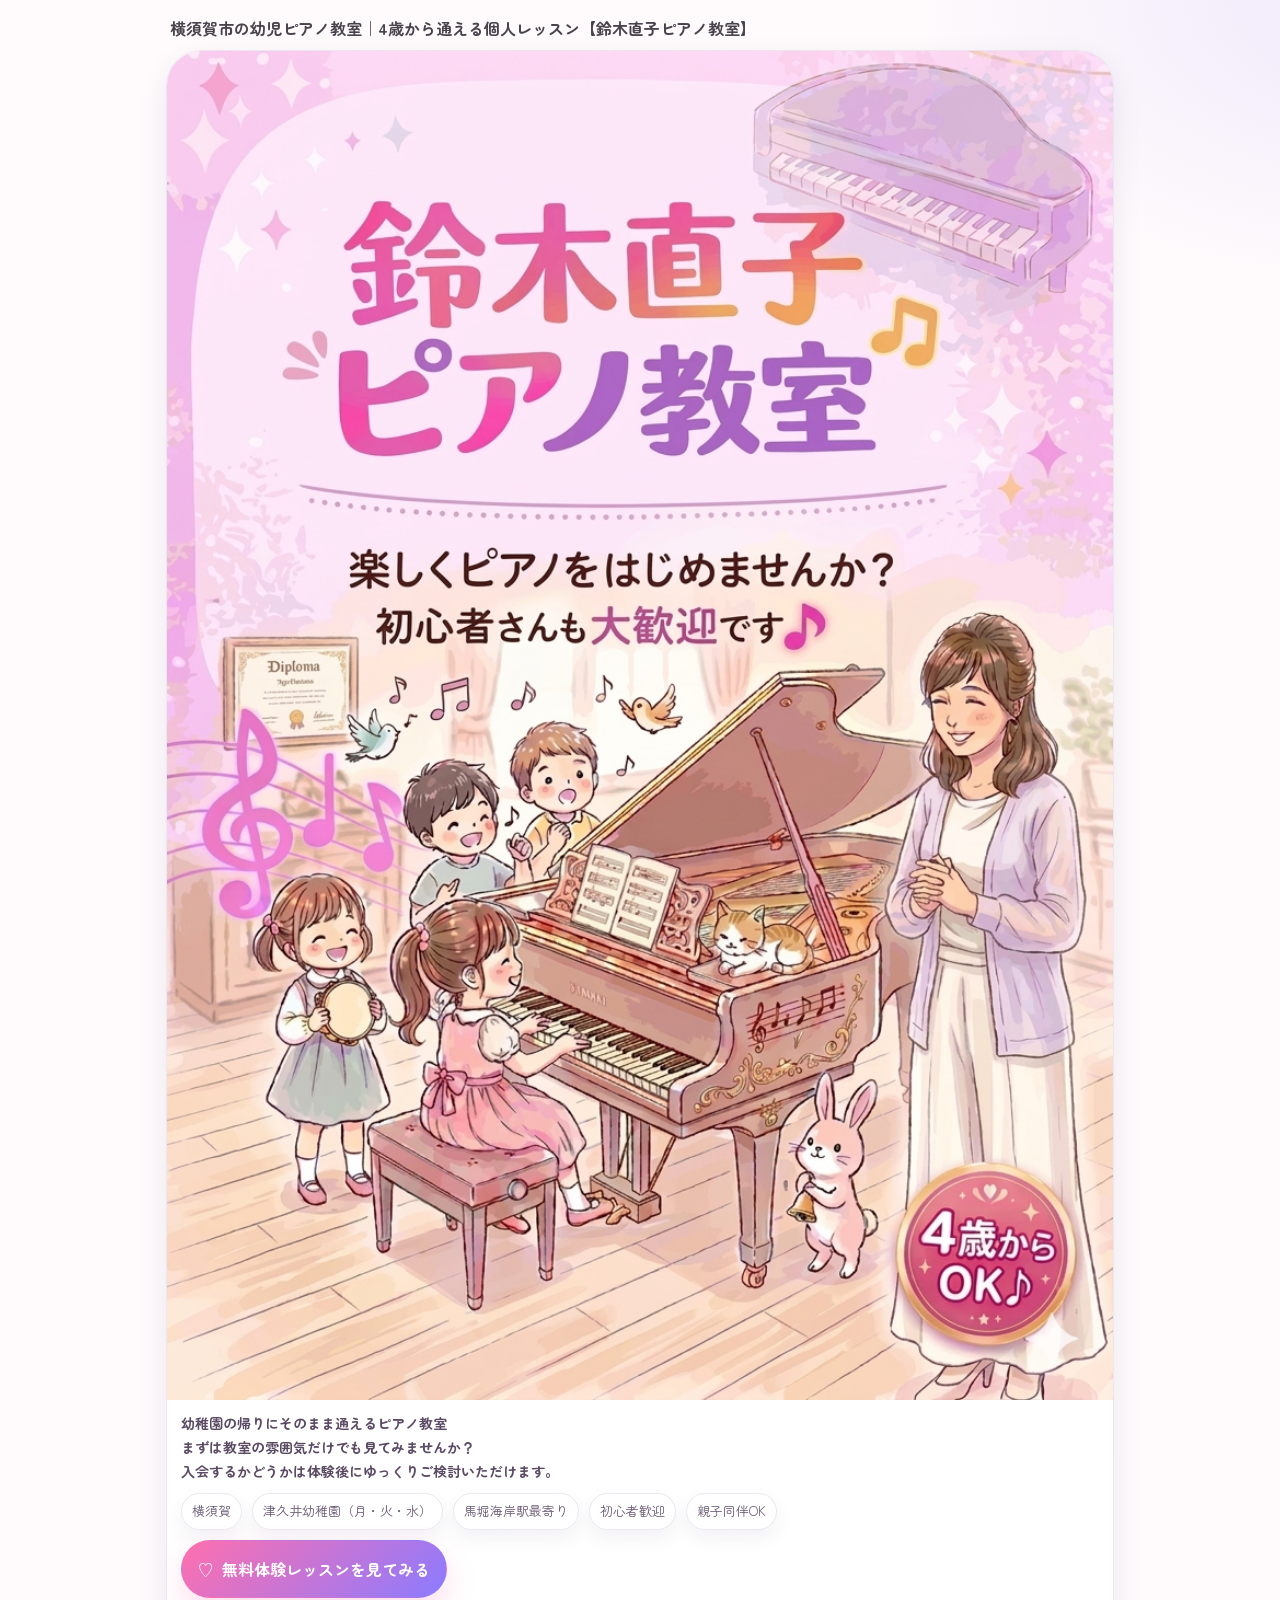
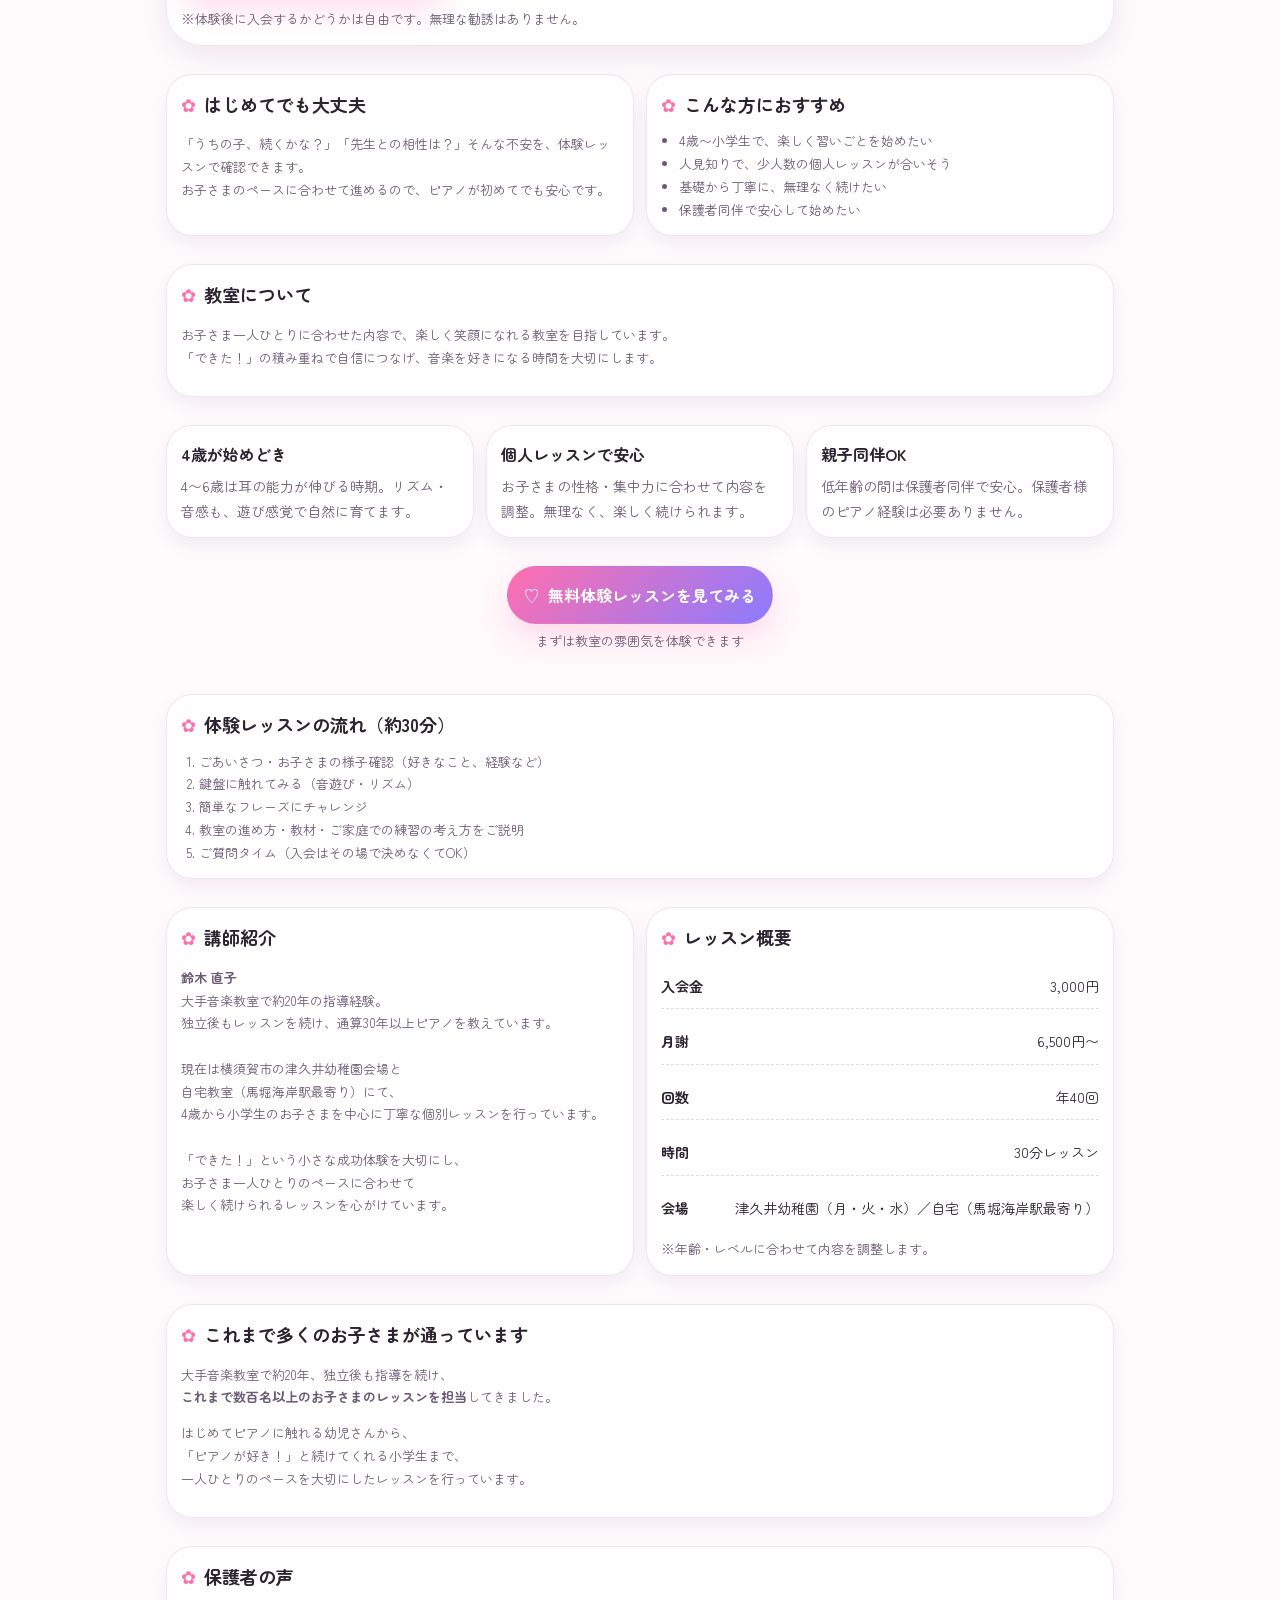
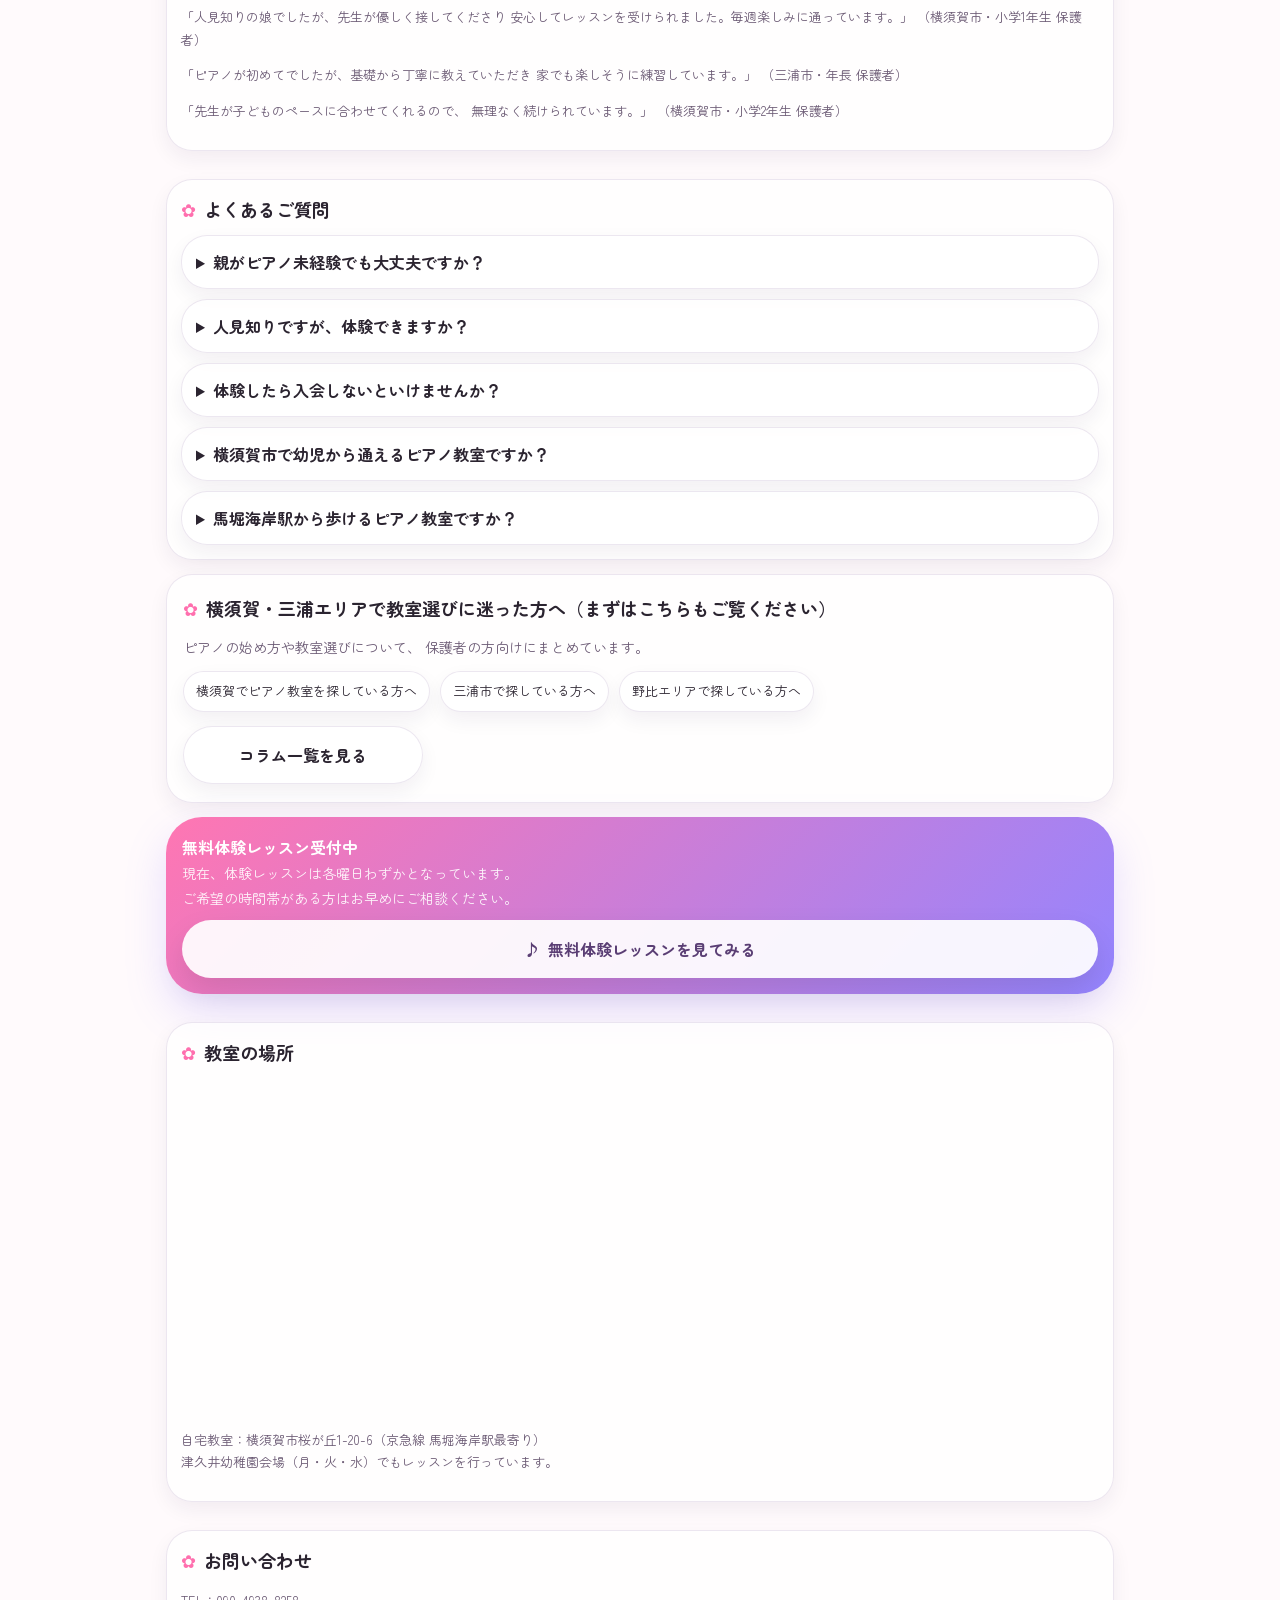
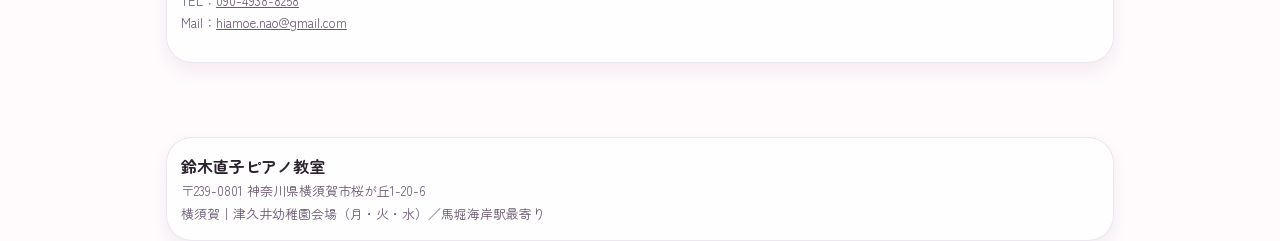
==== index.html @ 32fc78e2 "Add files via upload" ====
<!doctype html>
<html lang="ja">
<head>
<!-- Google Tag Manager -->
<script>
(function(w,d,s,l,i){w[l]=w[l]||[];w[l].push({'gtm.start':
new Date().getTime(),event:'gtm.js'});var f=d.getElementsByTagName(s)[0],
j=d.createElement(s),dl=l!='dataLayer'?'&l='+l:'';j.async=true;j.src=
'https://www.googletagmanager.com/gtm.js?id='+i+dl;f.parentNode.insertBefore(j,f);
})(window,document,'script','dataLayer','GTM-52TPX89T');
</script>
<!-- End Google Tag Manager -->
<meta charset="utf-8">
<meta name="viewport" content="width=device-width, initial-scale=1">

<title>横須賀市のピアノ教室｜無料体験受付中｜4歳から通える鈴木直子ピアノ教室</title>
<meta name="description" content="横須賀市のピアノ教室｜鈴木直子ピアノ教室。4歳から通える個人ピアノレッスン。初心者歓迎・親子同伴OK。無料体験レッスン受付中。津久井幼稚園（月・火・水）／馬堀海岸駅最寄り。">
<link rel="canonical" href="https://crazy-nuts.github.io/suzuki-piano/">

<meta property="og:title" content="横須賀市のピアノ教室｜無料体験受付中｜4歳から通える鈴木直子ピアノ教室">
<meta property="og:description" content="4歳から通える個人レッスン。初心者歓迎・親子同伴OK。無料体験受付中。">
<meta property="og:type" content="website">
<meta property="og:url" content="https://crazy-nuts.github.io/suzuki-piano/">
<meta property="og:image" content="https://crazy-nuts.github.io/suzuki-piano/assets/image_main.png">
<meta property="og:image:width" content="1200">
<meta property="og:image:height" content="630">

<meta name="twitter:card" content="summary_large_image">
<meta name="twitter:title" content="横須賀市のピアノ教室｜無料体験受付中｜4歳から通える鈴木直子ピアノ教室">
<meta name="twitter:description" content="4歳から通える個人レッスン。初心者歓迎・親子同伴OK。無料体験受付中。">
<meta name="twitter:image" content="https://crazy-nuts.github.io/suzuki-piano/assets/image_main.png">

<link rel="preconnect" href="https://fonts.googleapis.com">
<link rel="preconnect" href="https://fonts.gstatic.com" crossorigin>
<link href="https://fonts.googleapis.com/css2?family=Zen+Maru+Gothic:wght@400;500;700&display=swap" rel="stylesheet">

<style>
:root{
  --bg:#fffafc;
  --text:#2b2430;
  --muted:#6b5a74;
  --border: rgba(122, 84, 150, .14);
  --shadow: 0 10px 30px rgba(30, 10, 60, .08);
  --shadow2: 0 8px 20px rgba(30, 10, 60, .06);
  --primary:#ff6fae;
  --primary2:#8b7bff;
  --max: 980px;
  --radius2: 26px;
}
*{ box-sizing:border-box; }
body{
  margin:0;
  font-family:"Zen Maru Gothic", system-ui, -apple-system, "Segoe UI", Roboto, "Noto Sans JP", sans-serif;
  color:var(--text);
  background:
    radial-gradient(900px 500px at 10% -10%, rgba(255,111,174,.18), transparent 60%),
    radial-gradient(900px 520px at 110% 0%, rgba(139,123,255,.14), transparent 55%),
    radial-gradient(900px 520px at 30% 110%, rgba(53,199,208,.10), transparent 55%),
    var(--bg);
  line-height:1.75;
}
a{ color:inherit; }
.wrap{ max-width:var(--max); margin:0 auto; padding:0 16px; }
header{ padding:14px 0 0; }
main{ padding:14px 0 92px; }
section{ padding:14px 0; }

.heroCard{
  background: rgba(255,255,255,.70);
  border: 1px solid var(--border);
  border-radius: calc(var(--radius2) + 10px);
  box-shadow: var(--shadow);
  overflow:hidden;
}
.heroImageWrap{ position:relative; }
.heroImg{ display:block; width:100%; height:auto; }


/* 画像下の実CTA */
.heroCtaArea{
  padding: 12px 14px 14px;
  display:grid;
  gap:10px;
  background: linear-gradient(180deg, rgba(255,255,255,.80), rgba(255,255,255,.95));
}
.hero-cv-copy{
  margin:0;
  font-size:14px;
  line-height:1.7;
  color:#5a4a63;
  font-weight:600;
}
.metaLine{
  font-size: 13px;
  color: var(--muted);
  display:flex;
  flex-wrap:wrap;
  gap:8px 10px;
  align-items:center;
}
.metaPill{
  background: rgba(255,255,255,.85);
  border:1px solid var(--border);
  padding: 6px 10px;
  border-radius: 999px;
  box-shadow: var(--shadow2);
}
.ctaRow{
  display:flex;
  gap:10px;
  flex-wrap:wrap;
}
.btn{
  display:inline-flex;
  align-items:center;
  justify-content:center;
  padding: 14px 16px;
  border-radius: 999px;
  border: 1px solid var(--border);
  text-decoration:none;
  font-weight: 700;
  min-width: 240px;
  background: rgba(255,255,255,.9);
  box-shadow: var(--shadow2);
  transition: transform .08s ease, filter .12s ease;
}
.btn:hover{ transform: translateY(-1px); filter: brightness(1.01); }
.btnPrimary{
  background: linear-gradient(135deg, var(--primary), var(--primary2));
  color:#fff;
  border-color: transparent;
  box-shadow: 0 14px 30px rgba(255,111,174,.22);
}
.btnPrimary::before{ content:"♡"; margin-right:8px; }
.btnSecondary::before{ content:"⌄"; margin-right:8px; color:#6d56b0; }

.box{
  background: rgba(255,255,255,.72);
  border: 1px solid var(--border);
  border-radius: var(--radius2);
  padding: 14px;
  box-shadow: var(--shadow2);
}
.box h2{
  margin:0 0 10px;
  font-size: 18px;
  display:flex;
  align-items:center;
  gap:8px;
}
.box h2::before{ content:"✿"; color: var(--primary); font-weight:900; }
.small{ font-size: 13px; color: var(--muted); }

.grid2{
  display:grid;
  gap:12px;
  grid-template-columns: 1fr 1fr;
}
.cards{
  display:grid;
  gap:12px;
  grid-template-columns: repeat(3, 1fr);
}
.card{
  background: rgba(255,255,255,.72);
  border: 1px solid var(--border);
  border-radius: var(--radius2);
  padding: 14px;
  box-shadow: var(--shadow2);
}
.card h3{ margin:0 0 6px; font-size: 16px; }
.card p{ margin:0; color: var(--muted); font-size: 14px; }

.kvs{ display:grid; gap:10px; margin:0; }
.kv{
  display:flex;
  justify-content:space-between;
  gap:12px;
  padding: 10px 0;
  border-bottom:1px dashed rgba(122,84,150,.22);
  font-size: 14px;
}
.kv:last-child{ border-bottom:0; }
.kv b{ color:var(--text); font-weight:700; }

.ctaBand{
  background: linear-gradient(135deg, rgba(255,111,174,.95), rgba(139,123,255,.92));
  color:#fff;
  border-radius: calc(var(--radius2) + 10px);
  padding: 16px;
  display:grid;
  gap:10px;
  box-shadow: 0 18px 40px rgba(139,123,255,.22);
}
.ctaBand p{ margin:0; color:rgba(255,255,255,.92); font-size: 14px; }
.ctaBand .btnPrimary{
  background: rgba(255,255,255,.92);
  color:#5a3e74;
  box-shadow: 0 14px 30px rgba(0,0,0,.10);
}
.ctaBand .btnPrimary::before{ content:"♪"; }

/* FAQ */
.faq{ display:grid; gap:10px; }
.faq details{
  background: rgba(255,255,255,.72);
  border: 1px solid var(--border);
  border-radius: var(--radius2);
  padding: 12px 14px;
  box-shadow: var(--shadow2);
}
.faq summary{
  cursor:pointer;
  font-weight:700;
}
.faq p{ margin:8px 0 0; color:var(--muted); font-size:14px; }

/* 固定CTA */
.floating-cta-note{
  position: fixed;
  left: 50%;
  transform: translateX(-50%);
  bottom: 70px;
  background: rgba(0,0,0,0.7);
  color: #fff;
  font-size:12px;
  padding:6px 10px;
  border-radius:999px;
  z-index:9998;
}
.floating-cta{
  position: fixed;
  left: 50%;
  transform: translateX(-50%);
  bottom: 12px;
  z-index: 9999;
  display: flex;
  align-items: center;
  justify-content: center;
  width: calc(100% - 24px);
  max-width: 480px;
  padding: 16px 18px;
  border-radius: 999px;
  text-decoration: none;
  font-weight: 700;
  font-size: 16px;
  color: #fff;
  background: linear-gradient(135deg, #ff6fae, #8b7bff);
  box-shadow: 0 12px 30px rgba(255,111,174,.35);
}
@media (min-width: 821px){
  .floating-cta,
  .floating-cta-note{ display:none; }
  main{ padding-bottom:60px; }
}
@media (max-width: 820px){
  .cards{ grid-template-columns: 1fr; }
  .grid2{ grid-template-columns: 1fr; }
  .btn{ width:100%; }
}
.page-title{
  font-size:16px;
  font-weight:700;
  margin:0 0 8px;
  padding-left:4px;
  color:var(--text);
  opacity:0.85;
}
 .blog-links-section{
  padding: 14px 0;
}

.blog-links-section .section-header{
  margin: 0 0 10px;
}

.blog-links-section .section-subtitle{
  margin: 0 0 6px;
  font-size: 13px;
  color: var(--muted);
  font-weight: 700;
}

.blog-links-section .section-title{
  margin: 0 0 8px;
  font-size: 18px;
  line-height: 1.5;
  color: var(--text);
}

.blog-links-section .section-text{
  margin: 0;
  font-size: 13px;
  color: var(--muted);
  line-height: 1.75;
}

.blog-card-grid{
  display: grid;
  gap: 12px;
  grid-template-columns: repeat(3, 1fr);
  margin-top: 12px;
}

.blog-card{
  display: flex;
  flex-direction: column;
  height: 100%;
  padding: 14px;
  background: rgba(255,255,255,.72);
  border: 1px solid var(--border);
  border-radius: var(--radius2);
  text-decoration: none;
  box-shadow: var(--shadow2);
}

.blog-card-category{
  display: inline-block;
  align-self: flex-start;
  margin-bottom: 8px;
  padding: 4px 8px;
  border-radius: 999px;
  background: rgba(255,255,255,.85);
  border: 1px solid var(--border);
  font-size: 12px;
  color: var(--muted);
  font-weight: 700;
}

.blog-card h3{
  margin: 0 0 6px;
  font-size: 16px;
  line-height: 1.55;
  color: var(--text);
}

.blog-card p{
  margin: 0 0 10px;
  font-size: 13px;
  line-height: 1.75;
  color: var(--muted);
  flex-grow: 1;
}

.blog-card-link{
  font-size: 13px;
  font-weight: 700;
  color: var(--primary2);
}

@media (max-width: 820px){
  .blog-card-grid{
    grid-template-columns: 1fr;
  }
}

/* --- soft guide (blog links) --- */
.soft-guide{
  background: rgba(255,255,255,.72);
  border: 1px solid var(--border);
  border-radius: var(--radius2);
  padding: 18px 16px;
  box-shadow: var(--shadow2);
}

.soft-guide h2{
  margin:0 0 10px;
  font-size:18px;
  display:flex;
  align-items:center;
  gap:8px;
}

.soft-guide h2::before{
  content:"✿";
  color: var(--primary);
  font-weight:900;
}

.soft-guide p{
  margin:0 0 12px;
  font-size:14px;
  color:var(--muted);
  line-height:1.75;
}

.soft-links{
  display:flex;
  flex-wrap:wrap;
  gap:10px;
  margin: 10px 0 14px;
}

.soft-links a{
  display:inline-flex;
  align-items:center;
  padding:8px 12px;
  border-radius:999px;
  text-decoration:none;
  background: rgba(255,255,255,.9);
  border:1px solid var(--border);
  box-shadow: var(--shadow2);
  font-size:13px;
  color: var(--text);
}

.soft-links a:hover{
  transform: translateY(-1px);
  filter: brightness(1.01);
}

</style>

<script type="application/ld+json">
{
 "@context":"https://schema.org",
 "@type":"MusicSchool",
 "name":"鈴木直子ピアノ教室",
 "url":"https://crazy-nuts.github.io/suzuki-piano/",
 "telephone":"090-4938-8258",
 "image":"https://crazy-nuts.github.io/suzuki-piano/assets/image_main.png",
 "areaServed":"横須賀市",
 "priceRange":"¥¥",
 "address":{
   "@type":"PostalAddress",
   "streetAddress":"桜が丘1-20-6",
   "addressLocality":"横須賀市",
   "addressRegion":"神奈川県",
   "postalCode":"239-0801",
   "addressCountry":"JP"
 }
}
.soft-guide{
  margin-bottom: 24px;
}
</script>
</head>

<body>
<!-- Google Tag Manager (noscript) -->
<noscript><iframe src="https://www.googletagmanager.com/ns.html?id=GTM-52TPX89T"
height="0" width="0" style="display:none;visibility:hidden"></iframe></noscript>
<!-- End Google Tag Manager (noscript) -->
<header>
  <div class="wrap">
 <h1 class="page-title">
横須賀市の幼児ピアノ教室｜4歳から通える個人レッスン【鈴木直子ピアノ教室】</h1>
    <div class="heroCard">
      <div class="heroImageWrap">
        <img src="assets/image_main.png" class="heroImg" alt="横須賀市のピアノ教室 鈴木直子ピアノ教室 ピアノレッスン" loading="eager">
      </div>

      <div class="heroCtaArea">
        <p class="hero-cv-copy">
          幼稚園の帰りにそのまま通えるピアノ教室<br>まずは教室の雰囲気だけでも見てみませんか？<br>

          入会するかどうかは体験後にゆっくりご検討いただけます。        </p>
        <div class="metaLine">
          <span class="metaPill">横須賀</span>
          <span class="metaPill">津久井幼稚園（月・火・水）</span>
          <span class="metaPill">馬堀海岸駅最寄り</span>
          <span class="metaPill">初心者歓迎</span>
          <span class="metaPill">親子同伴OK</span>
        </div>

        <div class="ctaRow">
         <a class="btn btnPrimary"
data-cta="trial-form"
href="https://docs.google.com/forms/d/e/1FAIpQLSfPO43fJrbqBhRFMAvBFYjVZ2mKgjwT_j_esNJCOItore-iYw/viewform"
target="_blank" rel="noopener">
無料体験レッスンを見てみる
</a>
        </div>

        <div class="small">
          ※体験後に入会するかどうかは自由です。無理な勧誘はありません。
        </div>
      </div>
    </div>
  </div>
</header>

<main>
  <div class="wrap">

    <!-- ①不安つぶし（申込率に直結） -->
    <section class="grid2">
      <div class="box">
        <h2>はじめてでも大丈夫</h2>
        <p class="small">
          「うちの子、続くかな？」「先生との相性は？」そんな不安を、体験レッスンで確認できます。<br>
          お子さまのペースに合わせて進めるので、ピアノが初めてでも安心です。
        </p>
      </div>
      <div class="box">
        <h2>こんな方におすすめ</h2>
        <ul class="small" style="text-align:left; margin:0; padding-left:18px;">
          <li>4歳〜小学生で、楽しく習いごとを始めたい</li>
          <li>人見知りで、少人数の個人レッスンが合いそう</li>
          <li>基礎から丁寧に、無理なく続けたい</li>
          <li>保護者同伴で安心して始めたい</li>
        </ul>
      </div>
    </section>

    <!-- ②教室説明（信頼） -->
    <section>
      <div class="box">
        <h2>教室について</h2>
        <p class="small">
          お子さま一人ひとりに合わせた内容で、楽しく笑顔になれる教室を目指しています。<br>
          「できた！」の積み重ねで自信につなげ、音楽を好きになる時間を大切にします。
        </p>
      </div>
    </section>

    <!-- ③特徴（理由づけ） -->
    <section>
      <div class="cards">
        <div class="card">
          <h3>4歳が始めどき</h3>
          <p>4〜6歳は耳の能力が伸びる時期。リズム・音感も、遊び感覚で自然に育てます。</p>
        </div>
        <div class="card">
          <h3>個人レッスンで安心</h3>
          <p>お子さまの性格・集中力に合わせて内容を調整。無理なく、楽しく続けられます。</p>
        </div>
        <div class="card">
          <h3>親子同伴OK</h3>
          <p>低年齢の間は保護者同伴で安心。保護者様のピアノ経験は必要ありません。</p>
        </div>
      </div>
    </section>

    <section style="text-align:center;">
      <a class="btn btnPrimary"
         data-cta="trial-form"
         href="https://docs.google.com/forms/d/e/1FAIpQLSfPO43fJrbqBhRFMAvBFYjVZ2mKgjwT_j_esNJCOItore-iYw/viewform"
         target="_blank" rel="noopener">
        無料体験レッスンを見てみる
      </a>

      <p class="small" style="margin-top:6px;">
        まずは教室の雰囲気を体験できます
      </p>
    </section>

    <!-- ④体験の流れ（申込率が上がる） -->
    <section id="how">
      <div class="box">
        <h2>体験レッスンの流れ（約30分）</h2>
        <ol class="small" style="text-align:left; margin:0; padding-left:18px;">
          <li>ごあいさつ・お子さまの様子確認（好きなこと、経験など）</li>
          <li>鍵盤に触れてみる（音遊び・リズム）</li>
          <li>簡単なフレーズにチャレンジ</li>
          <li>教室の進め方・教材・ご家庭での練習の考え方をご説明</li>
          <li>ご質問タイム（入会はその場で決めなくてOK）</li>
        </ol>
      </div>
    </section>

    <!-- ⑤講師＋レッスン概要（信頼＆価格） -->
    <section class="grid2">
      <div class="box">
        <h2>講師紹介</h2>
        <p class="small">
  <b>鈴木 直子</b><br>
  大手音楽教室で約20年の指導経験。<br>
  独立後もレッスンを続け、通算30年以上ピアノを教えています。<br><br>

  現在は横須賀市の津久井幼稚園会場と<br>
  自宅教室（馬堀海岸駅最寄り）にて、<br>
  4歳から小学生のお子さまを中心に丁寧な個別レッスンを行っています。<br><br>

  「できた！」という小さな成功体験を大切にし、<br>
  お子さま一人ひとりのペースに合わせて<br>
  楽しく続けられるレッスンを心がけています。
</p>
      </div>

      <div class="box" id="lesson">
        <h2>レッスン概要</h2>
        <div class="kvs">
          <div class="kv"><b>入会金</b><span>3,000円</span></div>
          <div class="kv"><b>月謝</b><span>6,500円〜</span></div>
          <div class="kv"><b>回数</b><span>年40回</span></div>
          <div class="kv"><b>時間</b><span>30分レッスン</span></div>
          <div class="kv"><b>会場</b><span>津久井幼稚園（月・火・水）／自宅（馬堀海岸駅最寄り）</span></div>
        </div>
        <div class="small" style="margin-top:8px;">※年齢・レベルに合わせて内容を調整します。</div>
      </div>
    </section>

    <section>
      <div class="box">
        <h2>これまで多くのお子さまが通っています</h2>

        <p class="small">
          大手音楽教室で約20年、独立後も指導を続け、<br>
          <strong>これまで数百名以上のお子さまのレッスンを担当</strong>してきました。
        </p>

        <p class="small">
          はじめてピアノに触れる幼児さんから、<br>
          「ピアノが好き！」と続けてくれる小学生まで、<br>
          一人ひとりのペースを大切にしたレッスンを行っています。
        </p>
      </div>
    </section>

<section>
  <div class="box">
    <h2>保護者の声</h2>

    <p class="small">
      「人見知りの娘でしたが、先生が優しく接してくださり
      安心してレッスンを受けられました。毎週楽しみに通っています。」
      （横須賀市・小学1年生 保護者）
    </p>

    <p class="small">
      「ピアノが初めてでしたが、基礎から丁寧に教えていただき
      家でも楽しそうに練習しています。」
      （三浦市・年長 保護者）
    </p>

    <p class="small">
      「先生が子どものペースに合わせてくれるので、
      無理なく続けられています。」
      （横須賀市・小学2年生 保護者）
    </p>

  </div>
</section>

  <!-- ⑥FAQ（最後の不安を潰す） -->
    <section>
      <div class="box">
        <h2>よくあるご質問</h2>
        <div class="faq">
          <details>
            <summary>親がピアノ未経験でも大丈夫ですか？</summary>
            <p>大丈夫です。ご家庭での声かけや練習のコツも、必要に応じて分かりやすくお伝えします。</p>
          </details>
          <details>
            <summary>人見知りですが、体験できますか？</summary>
            <p>もちろん可能です。無理に進めず、様子を見ながらゆっくり始めます。保護者同伴もOKです。</p>
          </details>
          <details>
            <summary>体験したら入会しないといけませんか？</summary>
            <p>いいえ。体験後にご家庭で検討していただいて大丈夫です。無理な勧誘は行いません。</p>
          </details>
<details>
<summary>横須賀市で幼児から通えるピアノ教室ですか？</summary>
<p>
はい。4歳から通える個人ピアノ教室です。
横須賀市を中心に、三浦市方面からも通われています。
</p>
</details>

<details>
<summary>馬堀海岸駅から歩けるピアノ教室ですか？</summary>
<p>
最寄り駅の京急線馬堀海岸駅からは徒歩で19分（1.2km）になります。</p>
</details>
        </div>
      </div>
    </section>
<section class="soft-guide">
  <h2>横須賀・三浦エリアで教室選びに迷った方へ（まずはこちらもご覧ください）</h2>
  <p>
    ピアノの始め方や教室選びについて、
    保護者の方向けにまとめています。
  </p>

<div class="soft-links">
  <a href="./blog/piano-class-choice-yokosuka.html">横須賀でピアノ教室を探している方へ</a>
  <a href="./blog/piano-school-miura-city.html">三浦市で探している方へ</a>
  <a href="./blog/piano-school-nobi.html">野比エリアで探している方へ</a>
</div>

  <div class="btn-row">
    <a class="btn btn-secondary" href="./blog/index.html">
      コラム一覧を見る
    </a>
  </div>
</section>
    <!-- ⑦最終CTA -->
    <section>
      <div class="ctaBand">
        <div>
          <b>無料体験レッスン受付中</b>
          <p>現在、体験レッスンは各曜日わずかとなっています。<br>
          ご希望の時間帯がある方はお早めにご相談ください。</p>
        </div>
        <a class="btn btnPrimary"
           href="https://docs.google.com/forms/d/e/1FAIpQLSfPO43fJrbqBhRFMAvBFYjVZ2mKgjwT_j_esNJCOItore-iYw/viewform"
           target="_blank" rel="noopener">無料体験レッスンを見てみる</a>
      </div>
    </section>

    <!-- ⑧問い合わせ -->
    <!-- 教室の場所 -->
    <section>
      <div class="box">
        <h2>教室の場所</h2>

        <div style="width:100%;height:340px;border-radius:18px;overflow:hidden;margin-top:10px;">
          <iframe
            src="https://www.google.com/maps?q=横須賀市桜が丘1-20-6&z=16&hl=ja&output=embed"
            width="100%"
            height="100%"
            style="border:0"
            loading="lazy"
            referrerpolicy="no-referrer-when-downgrade">
          </iframe>
        </div>

        <p class="small" style="margin-top:10px;">
          自宅教室：横須賀市桜が丘1-20-6（京急線 馬堀海岸駅最寄り）<br>
          津久井幼稚園会場（月・火・水）でもレッスンを行っています。
        </p>
      </div>
    </section>

    <!-- お問い合わせ -->
    <section>
      <div class="box">
        <h2>お問い合わせ</h2>

        <p class="small">
          TEL：<a href="tel:09049388258">090-4938-8258</a><br>
          Mail：<a href="mailto:hiamoe.nao@gmail.com">hiamoe.nao@gmail.com</a>
        </p>
      </div>
    </section>

  </div>
</main>

<footer>
  <div class="wrap">
    <div class="box" style="text-align:left;">
      <div><b>鈴木直子ピアノ教室</b></div>
      <div class="small">
        〒239-0801 神奈川県横須賀市桜が丘1-20-6<br>
        横須賀｜津久井幼稚園会場（月・火・水）／馬堀海岸駅最寄り
      </div>
    </div>
  </div>
</footer>

<!-- スマホ下固定CTA -->
<a href="https://docs.google.com/forms/d/e/1FAIpQLSfPO43fJrbqBhRFMAvBFYjVZ2mKgjwT_j_esNJCOItore-iYw/viewform"
  data-cta="trial-form"
class="floating-cta"
   target="_blank"
   rel="noopener">♪ 無料体験レッスンを見てみる</a>
<script>
document.addEventListener("click", function(e) {

  const btn = e.target.closest('[data-cta="trial-form"]');
  if (!btn) return;

  window.dataLayer = window.dataLayer || [];
  window.dataLayer.push({
    event: "trial_click",
    cta_id: "trial-form",
    cta_text: (btn.innerText || "").trim(),
    cta_href: btn.getAttribute("href") || ""
  });

});
</script>

</body>
</html>
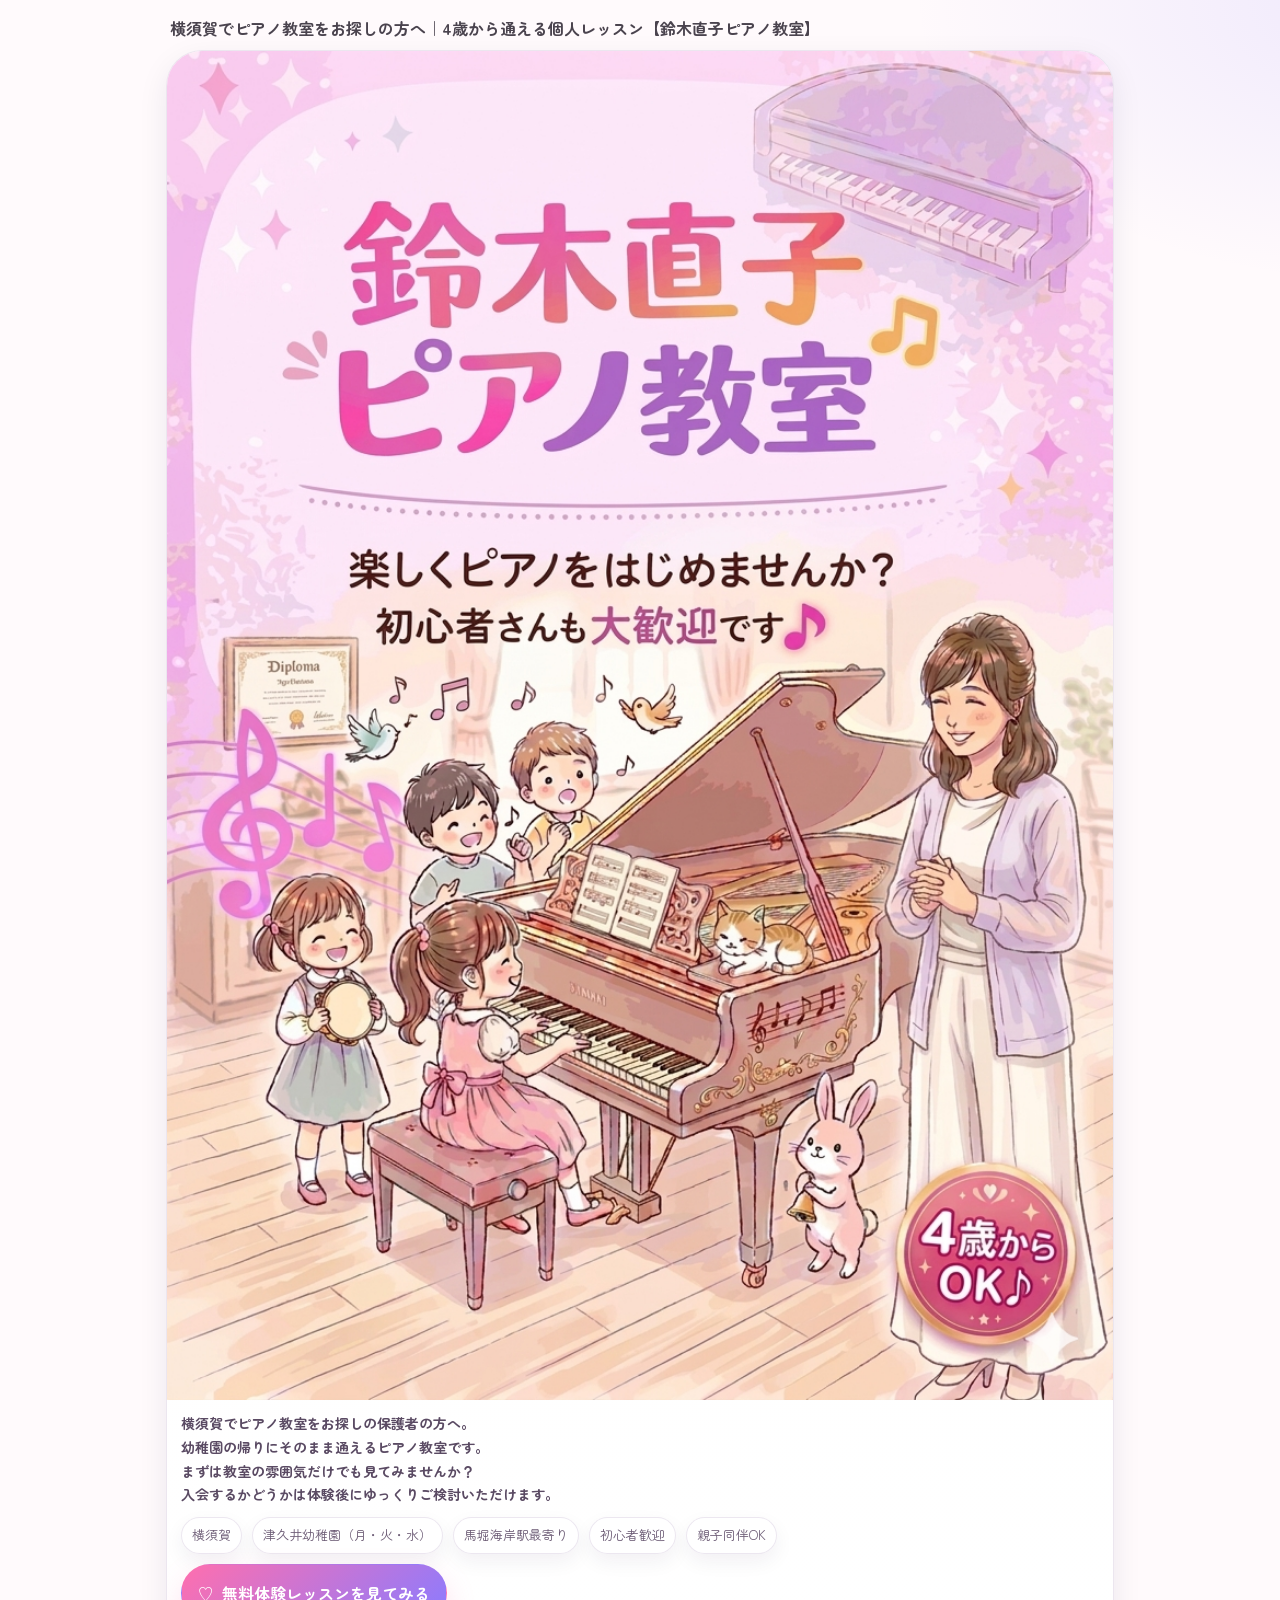
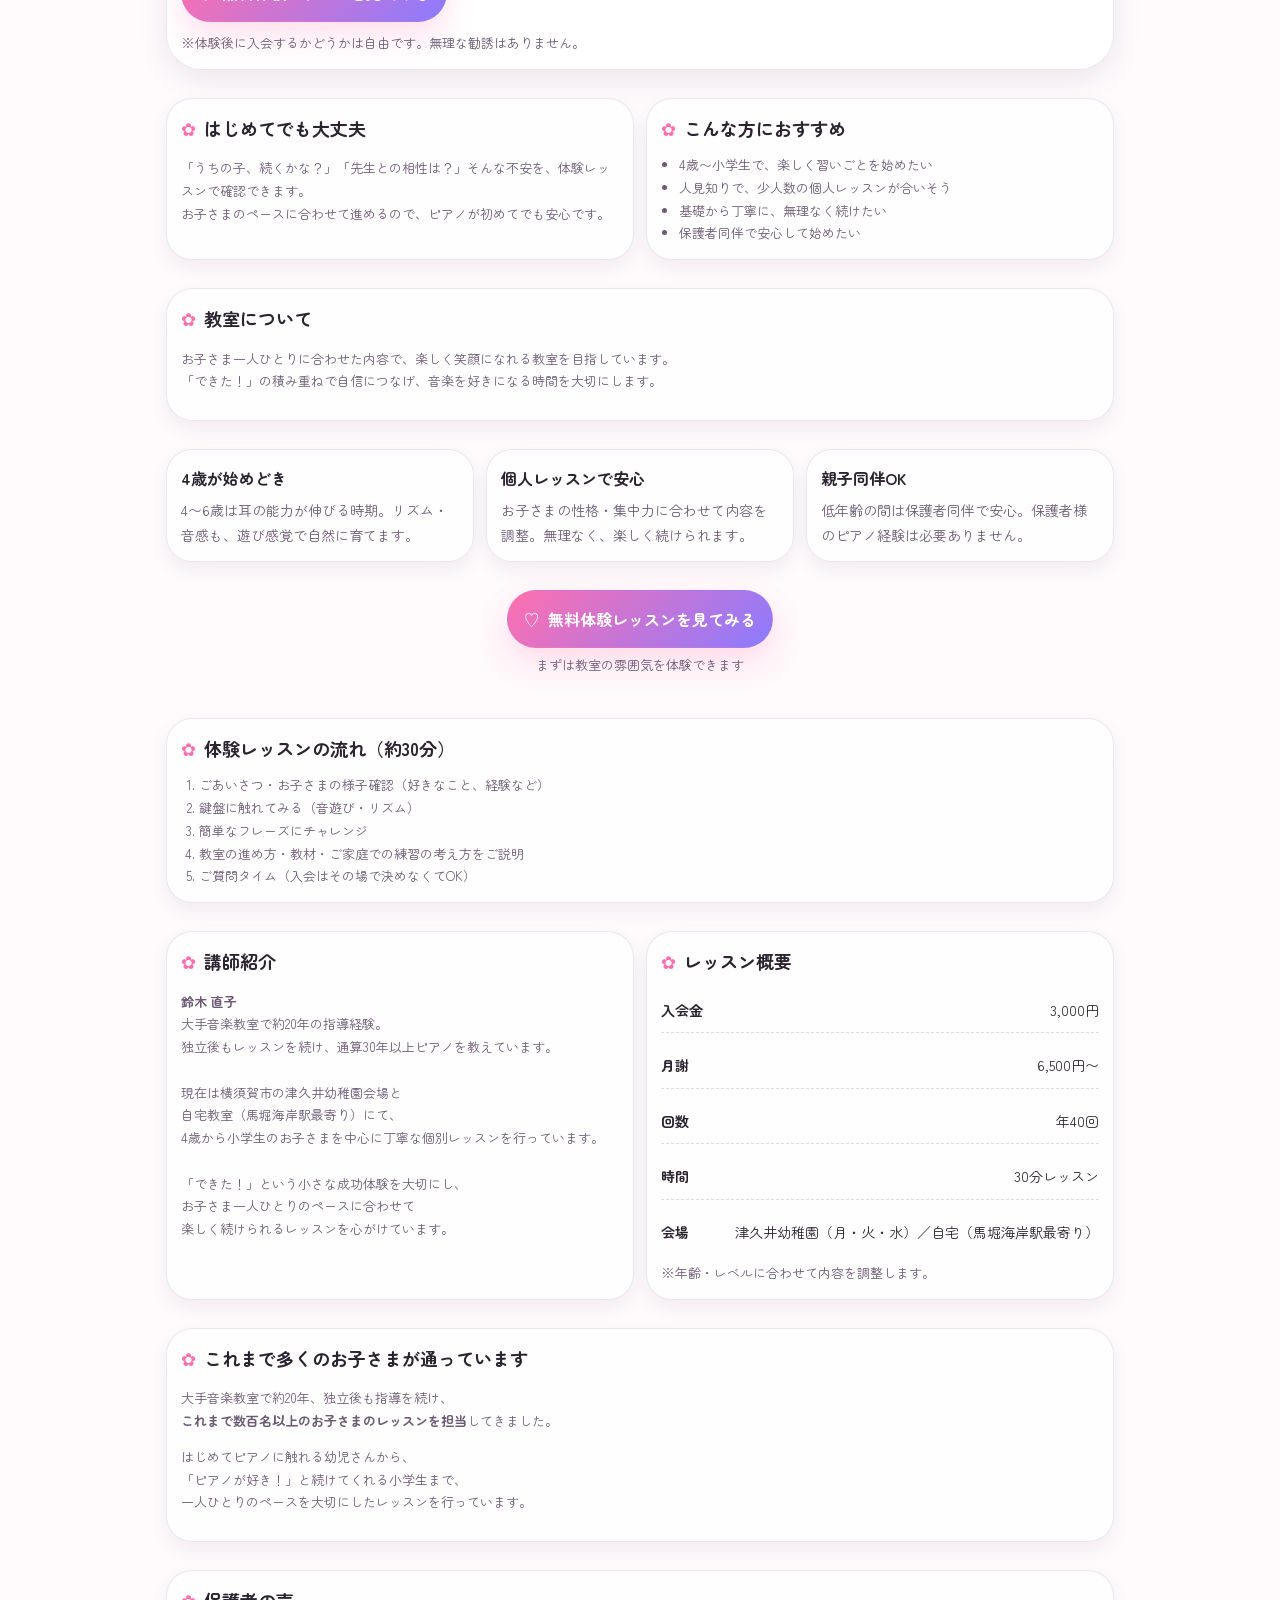
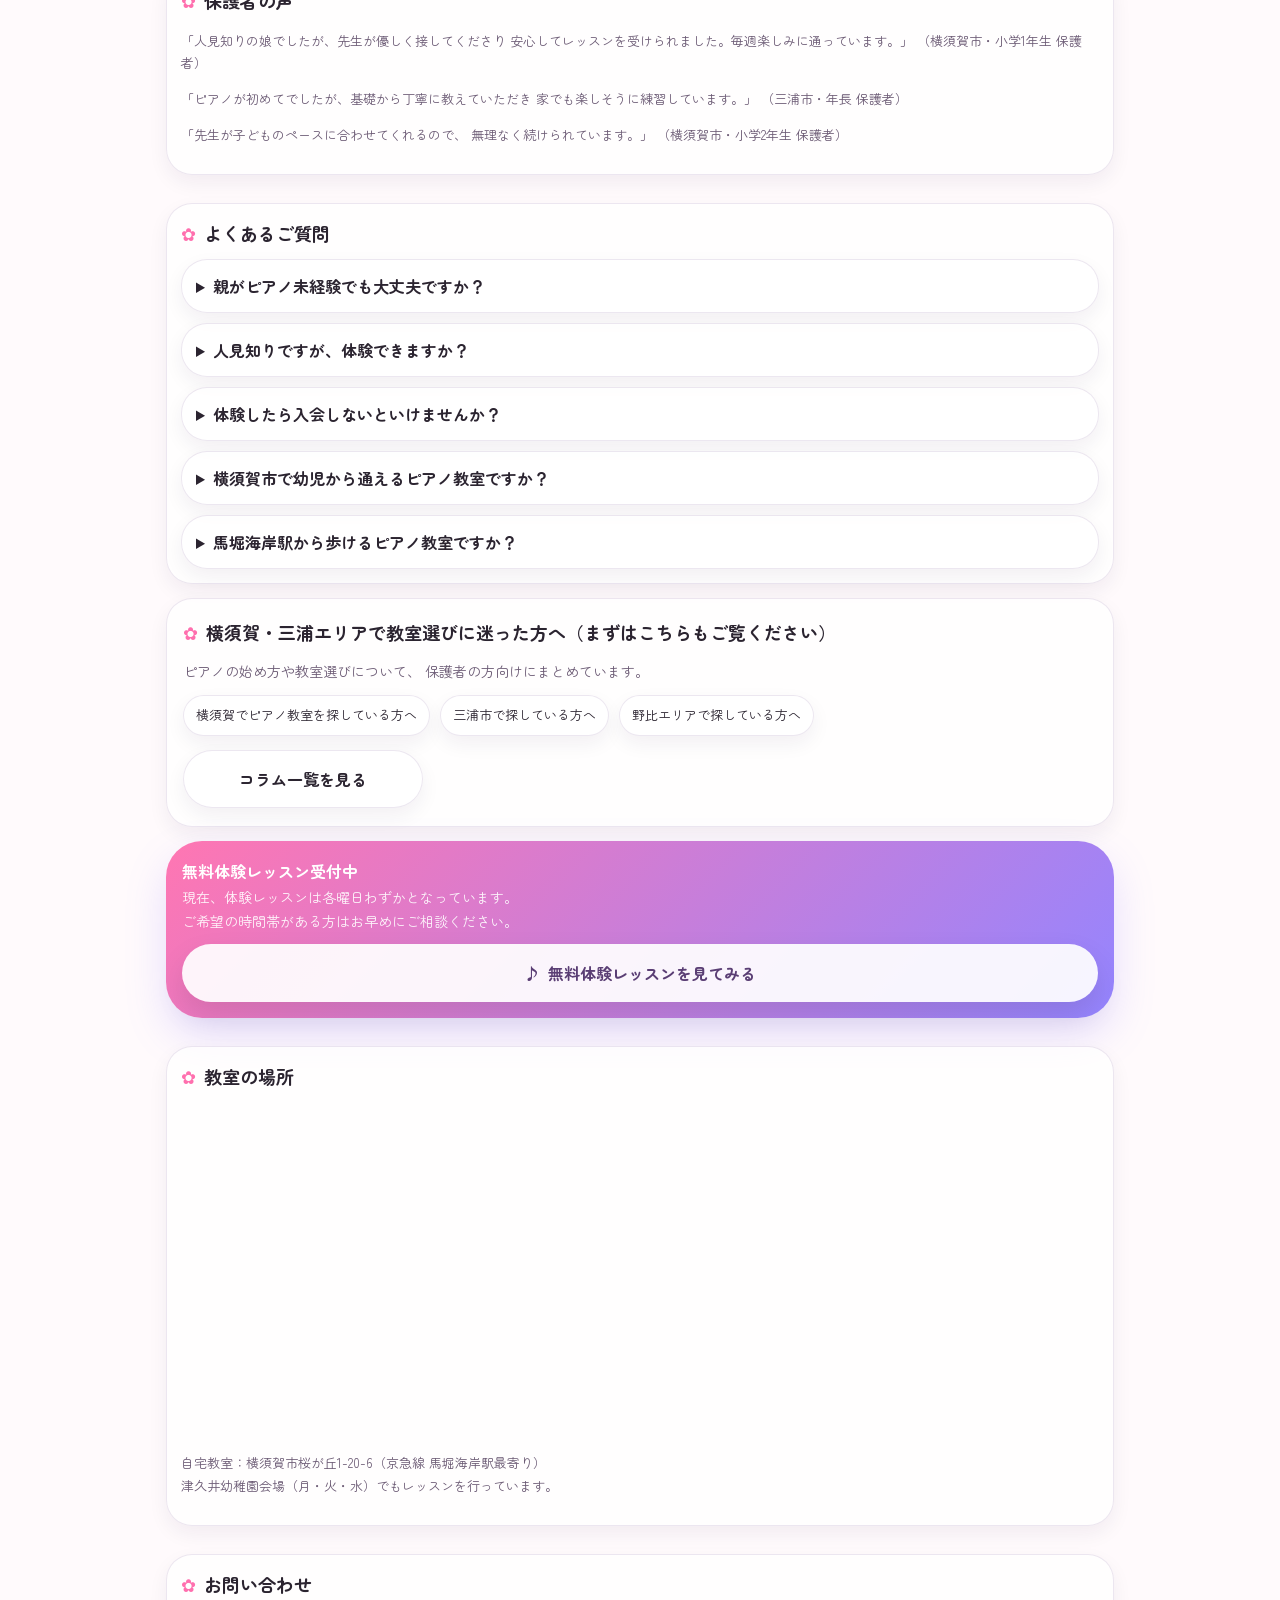
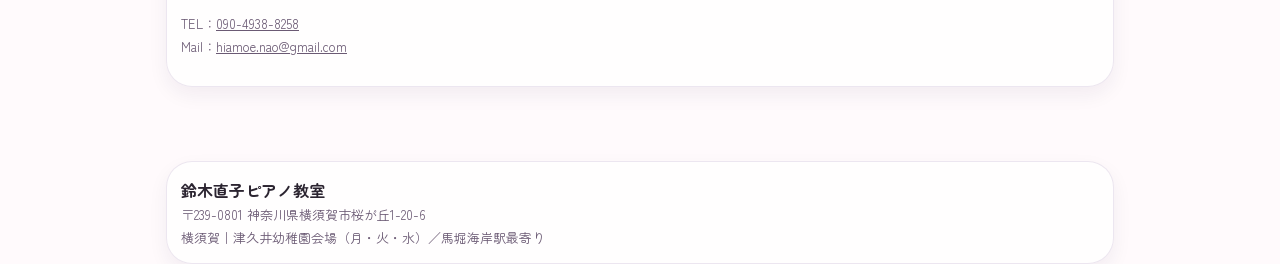
==== commit 9205c3fe: "Add files via upload" ====
--- a/index.html
+++ b/index.html
@@ -13,11 +13,11 @@
 <meta charset="utf-8">
 <meta name="viewport" content="width=device-width, initial-scale=1">
 
-<title>横須賀市のピアノ教室｜無料体験受付中｜4歳から通える鈴木直子ピアノ教室</title>
-<meta name="description" content="横須賀市のピアノ教室｜鈴木直子ピアノ教室。4歳から通える個人ピアノレッスン。初心者歓迎・親子同伴OK。無料体験レッスン受付中。津久井幼稚園（月・火・水）／馬堀海岸駅最寄り。">
+<title>横須賀 ピアノ教室｜4歳から通える鈴木直子ピアノ教室【無料体験受付中】</title>
+<meta name="description" content="横須賀でピアノ教室をお探しの方へ。4歳から通える個人ピアノレッスン。初心者歓迎・親子同伴OK。無料体験受付中。津久井幼稚園（月・火・水）／馬堀海岸駅最寄り。">
 <link rel="canonical" href="https://crazy-nuts.github.io/suzuki-piano/">
 
-<meta property="og:title" content="横須賀市のピアノ教室｜無料体験受付中｜4歳から通える鈴木直子ピアノ教室">
+<meta property="og:title" content="横須賀 ピアノ教室｜4歳から通える鈴木直子ピアノ教室【無料体験受付中】">
 <meta property="og:description" content="4歳から通える個人レッスン。初心者歓迎・親子同伴OK。無料体験受付中。">
 <meta property="og:type" content="website">
 <meta property="og:url" content="https://crazy-nuts.github.io/suzuki-piano/">
@@ -26,7 +26,7 @@
 <meta property="og:image:height" content="630">
 
 <meta name="twitter:card" content="summary_large_image">
-<meta name="twitter:title" content="横須賀市のピアノ教室｜無料体験受付中｜4歳から通える鈴木直子ピアノ教室">
+<meta name="twitter:title" content="横須賀 ピアノ教室｜4歳から通える鈴木直子ピアノ教室【無料体験受付中】">
 <meta name="twitter:description" content="4歳から通える個人レッスン。初心者歓迎・親子同伴OK。無料体験受付中。">
 <meta name="twitter:image" content="https://crazy-nuts.github.io/suzuki-piano/assets/image_main.png">
 
@@ -444,7 +444,7 @@
 <header>
   <div class="wrap">
  <h1 class="page-title">
-横須賀市の幼児ピアノ教室｜4歳から通える個人レッスン【鈴木直子ピアノ教室】</h1>
+横須賀でピアノ教室をお探しの方へ｜4歳から通える個人レッスン【鈴木直子ピアノ教室】</h1>
     <div class="heroCard">
       <div class="heroImageWrap">
         <img src="assets/image_main.png" class="heroImg" alt="横須賀市のピアノ教室 鈴木直子ピアノ教室 ピアノレッスン" loading="eager">
@@ -452,9 +452,11 @@
 
       <div class="heroCtaArea">
         <p class="hero-cv-copy">
-          幼稚園の帰りにそのまま通えるピアノ教室<br>まずは教室の雰囲気だけでも見てみませんか？<br>
-
-          入会するかどうかは体験後にゆっくりご検討いただけます。        </p>
+          横須賀でピアノ教室をお探しの保護者の方へ。<br>
+          幼稚園の帰りにそのまま通えるピアノ教室です。<br>
+          まずは教室の雰囲気だけでも見てみませんか？<br>
+          入会するかどうかは体験後にゆっくりご検討いただけます。
+        </p>
         <div class="metaLine">
           <span class="metaPill">横須賀</span>
           <span class="metaPill">津久井幼稚園（月・火・水）</span>
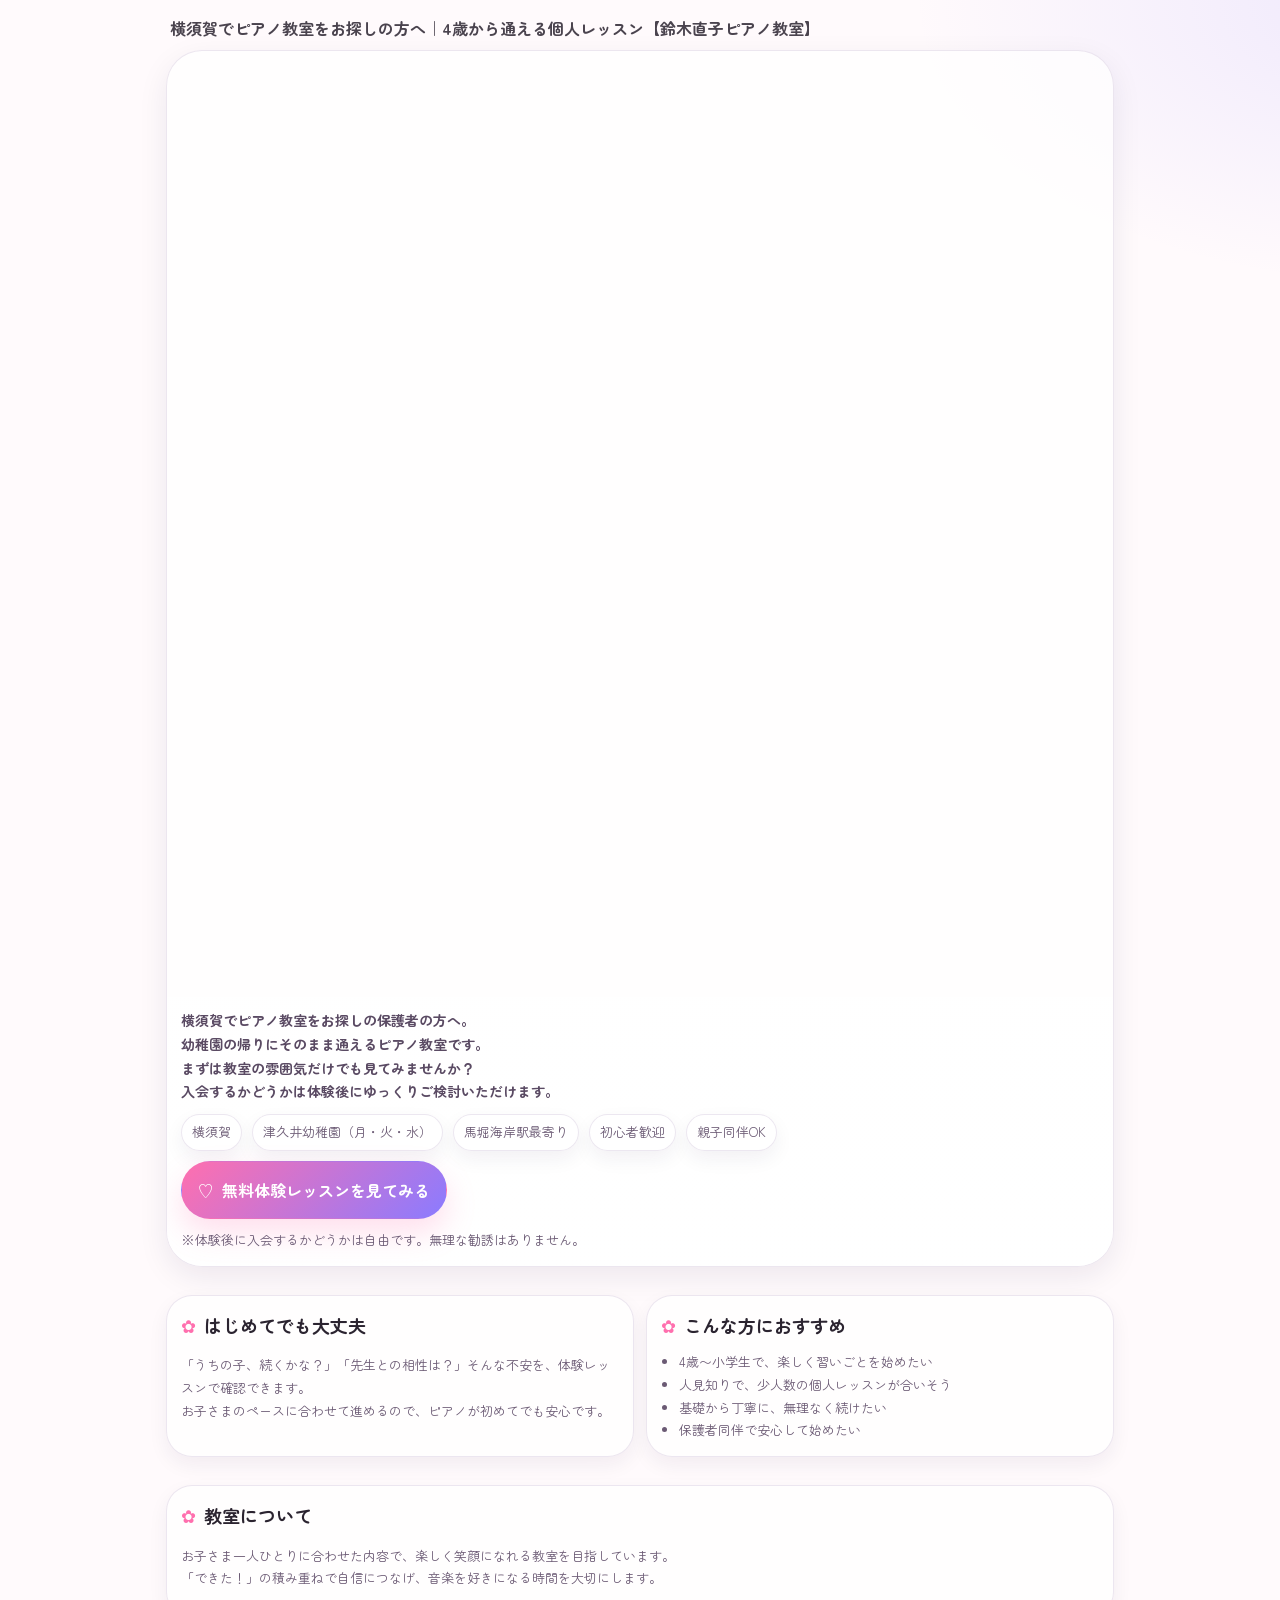
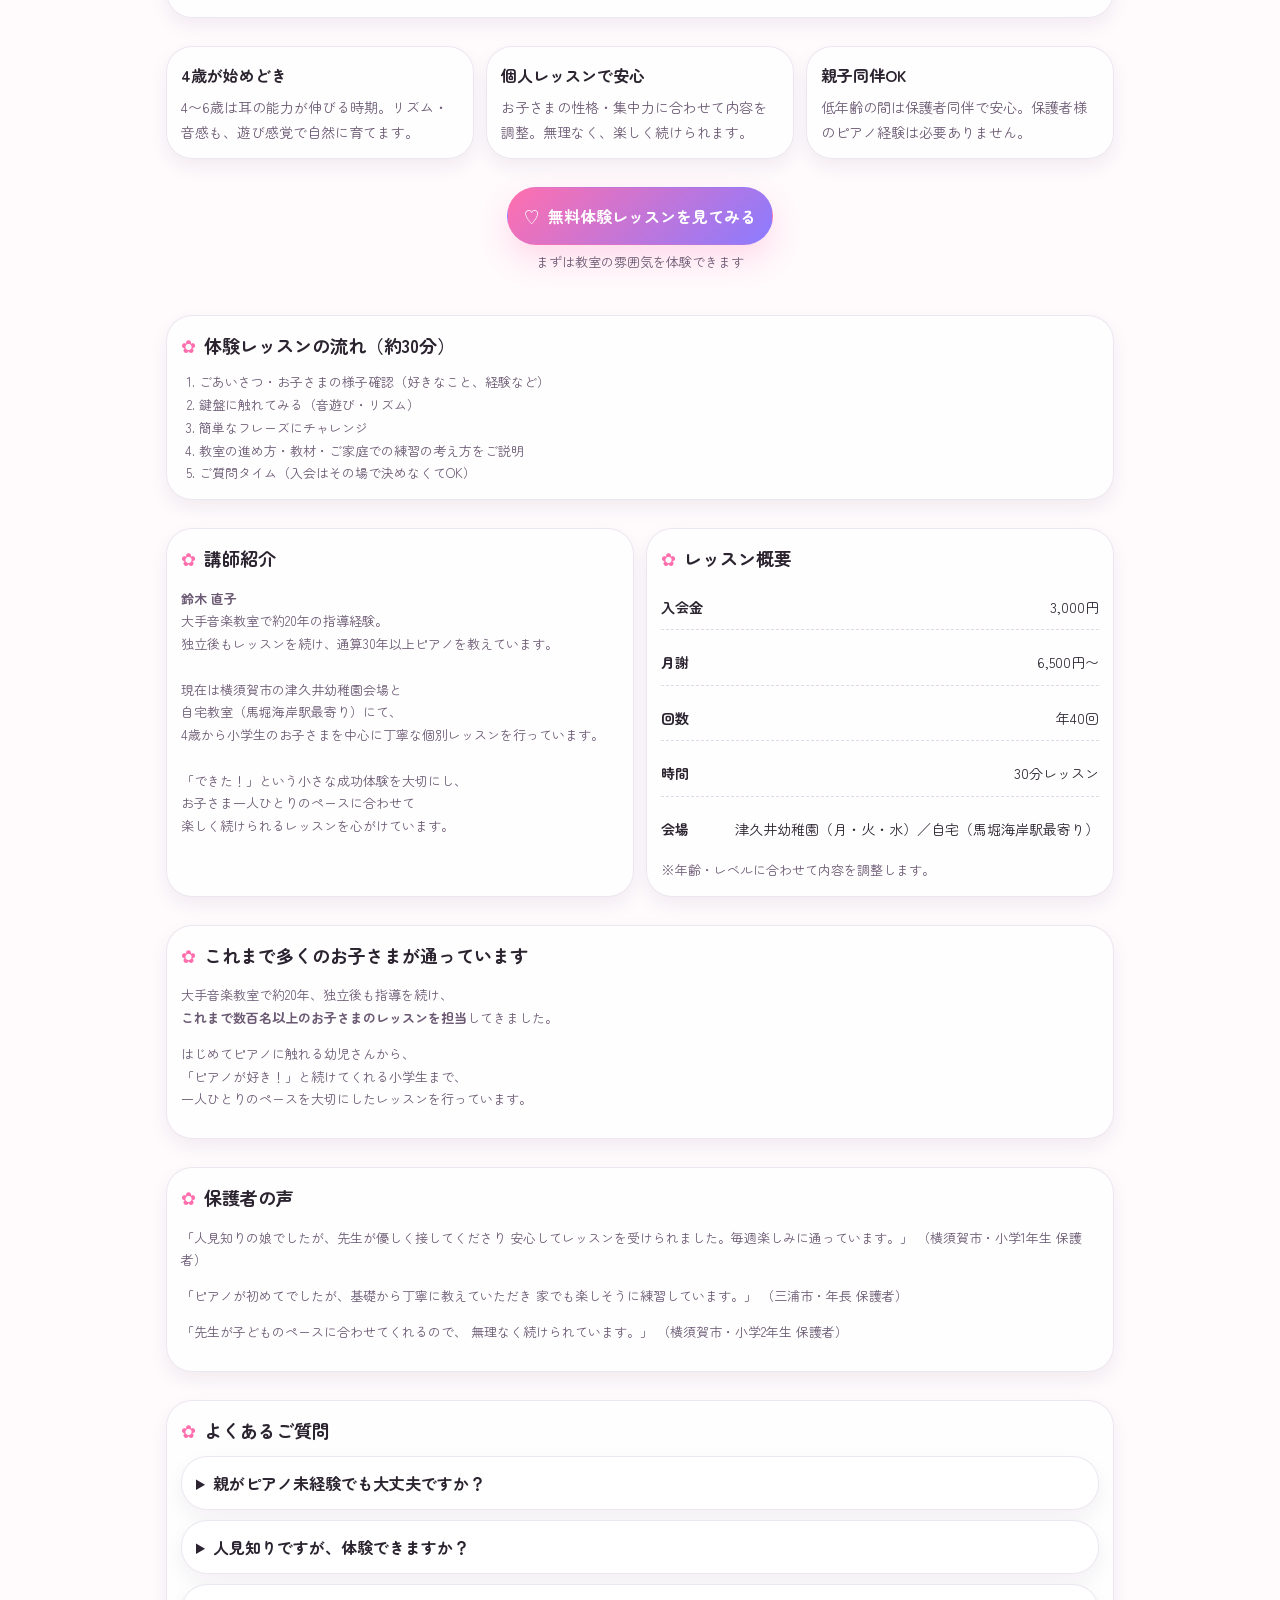
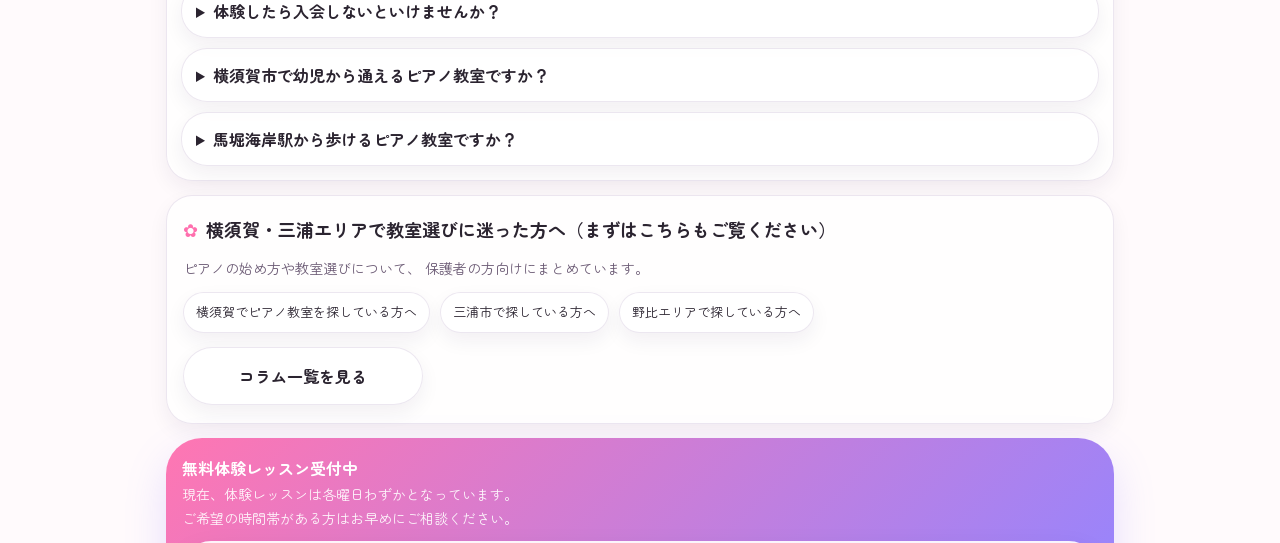
==== commit 2b3e6d7c: "Add files via upload" ====
--- a/index.html
+++ b/index.html
@@ -21,14 +21,14 @@
 <meta property="og:description" content="4歳から通える個人レッスン。初心者歓迎・親子同伴OK。無料体験受付中。">
 <meta property="og:type" content="website">
 <meta property="og:url" content="https://crazy-nuts.github.io/suzuki-piano/">
-<meta property="og:image" content="https://crazy-nuts.github.io/suzuki-piano/assets/image_main.png">
+<meta property="og:image" content="https://crazy-nuts.github.io/suzuki-piano/assets/piano-pc.webp">
 <meta property="og:image:width" content="1200">
 <meta property="og:image:height" content="630">
 
 <meta name="twitter:card" content="summary_large_image">
 <meta name="twitter:title" content="横須賀 ピアノ教室｜4歳から通える鈴木直子ピアノ教室【無料体験受付中】">
 <meta name="twitter:description" content="4歳から通える個人レッスン。初心者歓迎・親子同伴OK。無料体験受付中。">
-<meta name="twitter:image" content="https://crazy-nuts.github.io/suzuki-piano/assets/image_main.png">
+<meta name="twitter:image" content="https://crazy-nuts.github.io/suzuki-piano/assets/piano-pc.webp">
 
 <link rel="preconnect" href="https://fonts.googleapis.com">
 <link rel="preconnect" href="https://fonts.gstatic.com" crossorigin>
@@ -418,7 +418,7 @@
  "name":"鈴木直子ピアノ教室",
  "url":"https://crazy-nuts.github.io/suzuki-piano/",
  "telephone":"090-4938-8258",
- "image":"https://crazy-nuts.github.io/suzuki-piano/assets/image_main.png",
+ "image":"https://crazy-nuts.github.io/suzuki-piano/assets/piano-pc.webp",
  "areaServed":"横須賀市",
  "priceRange":"¥¥",
  "address":{
@@ -447,7 +447,15 @@
 横須賀でピアノ教室をお探しの方へ｜4歳から通える個人レッスン【鈴木直子ピアノ教室】</h1>
     <div class="heroCard">
       <div class="heroImageWrap">
-        <img src="assets/image_main.png" class="heroImg" alt="横須賀市のピアノ教室 鈴木直子ピアノ教室 ピアノレッスン" loading="eager">
+        <img 
+  src="assets/piano-pc.webp"
+  srcset="assets/piano-sp.webp 800w, assets/piano-pc.webp 1200w"
+  sizes="(max-width: 768px) 100vw, 1200px"
+  class="heroImg"
+  alt="横須賀市のピアノ教室 鈴木直子ピアノ教室 ピアノレッスン"
+  width="1200"
+  loading="eager"
+  fetchpriority="high">
       </div>
 
       <div class="heroCtaArea">
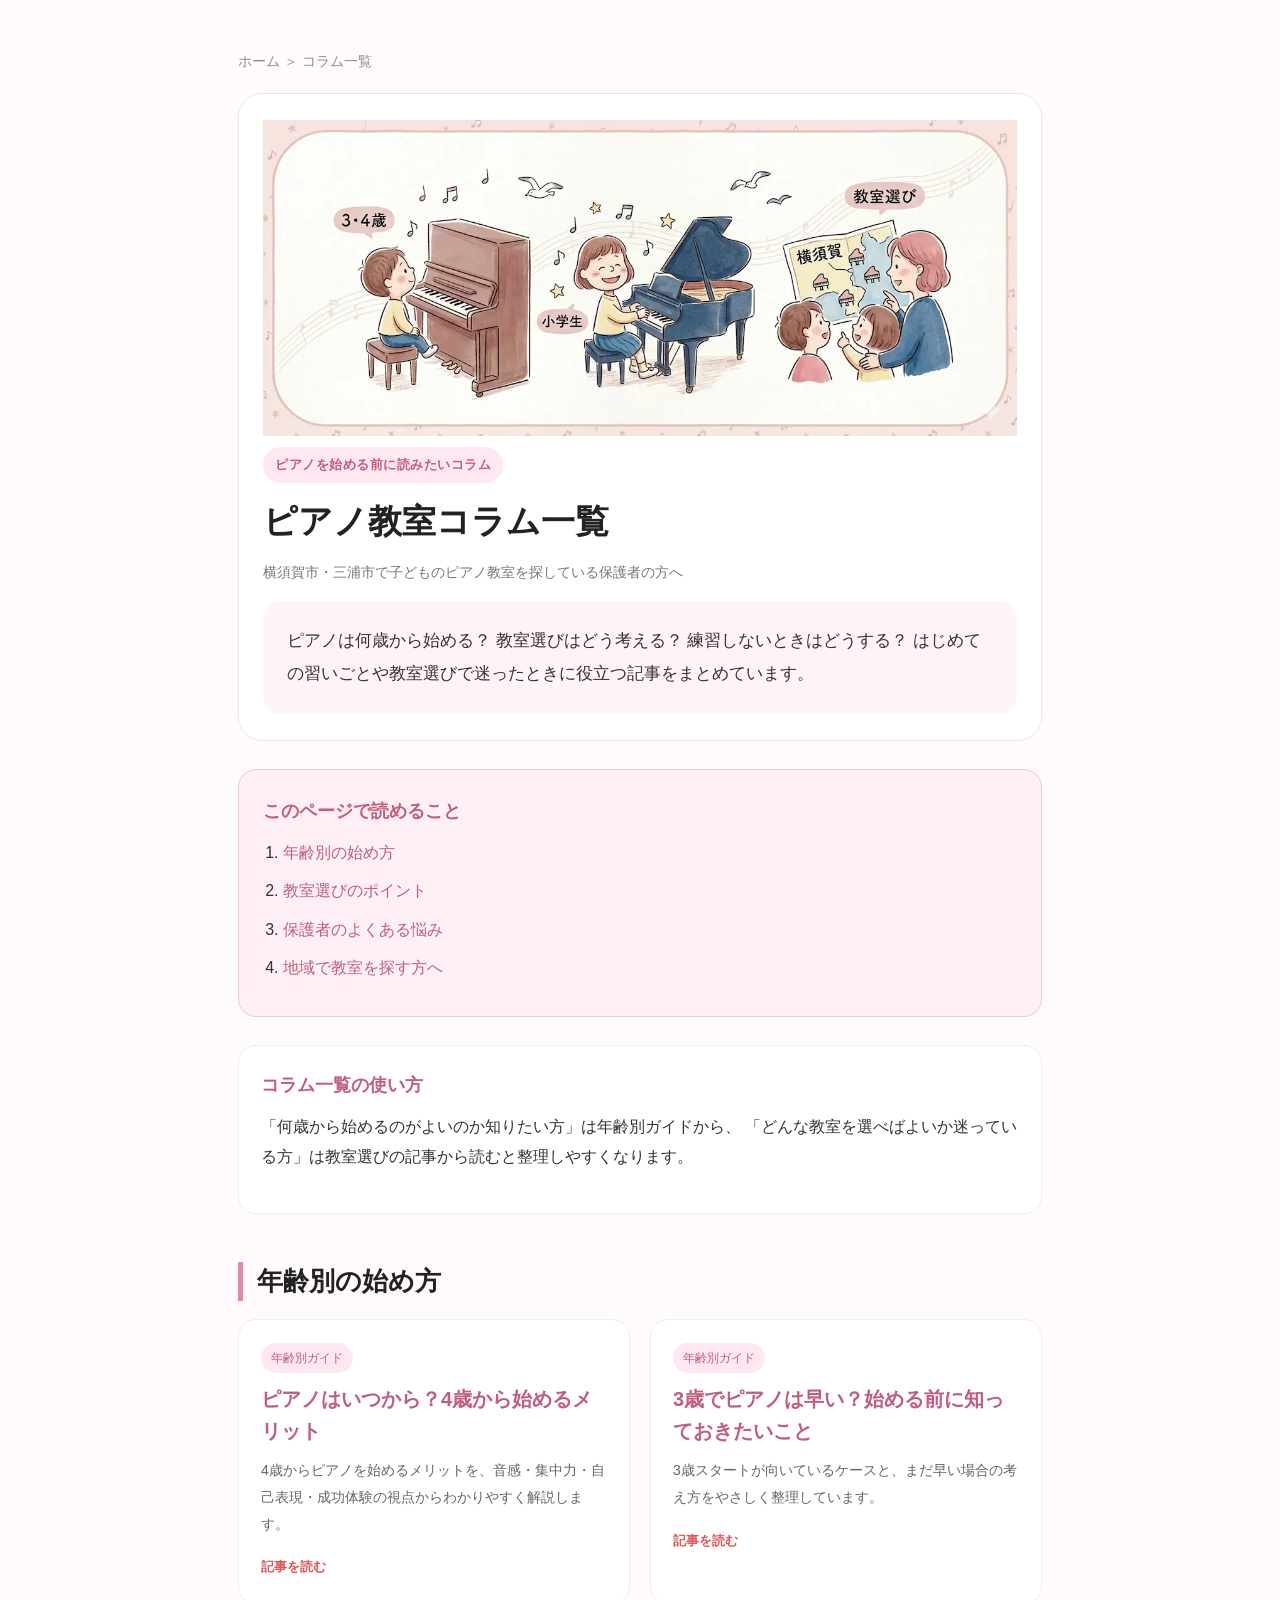
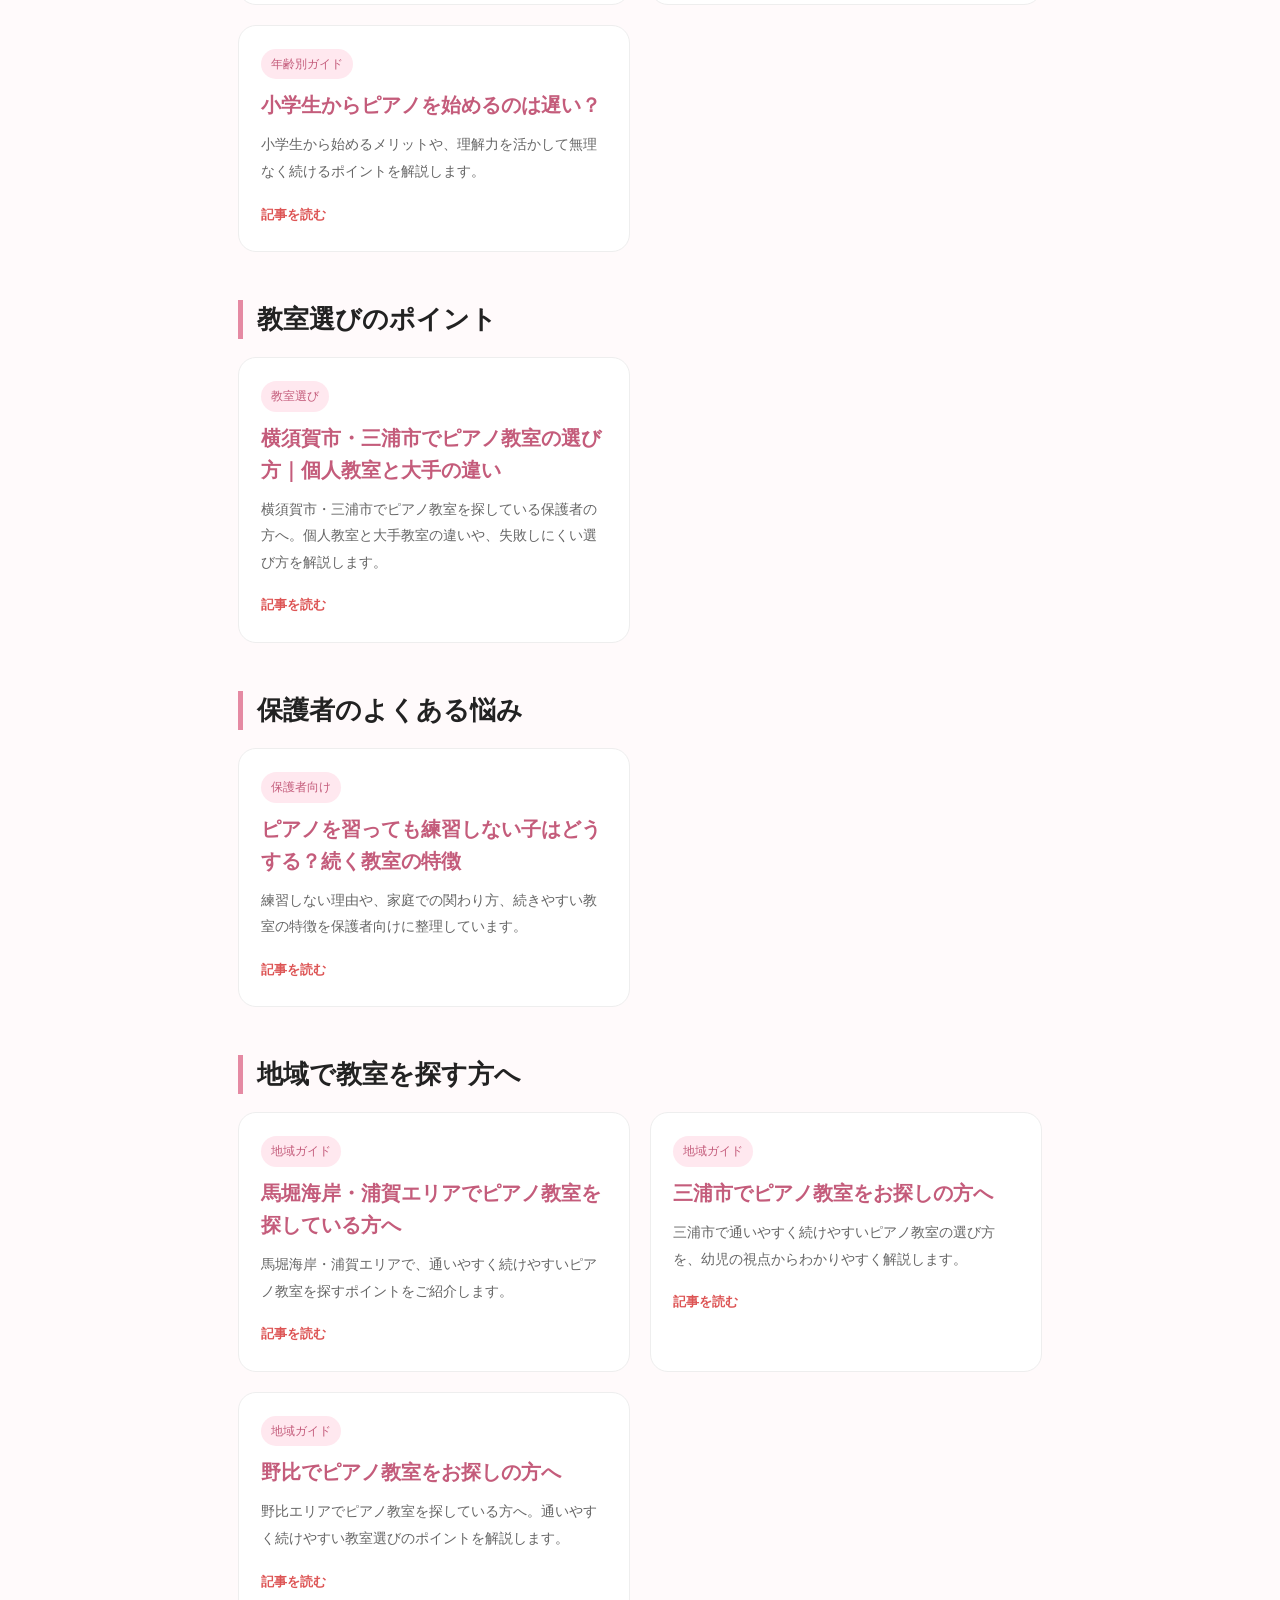
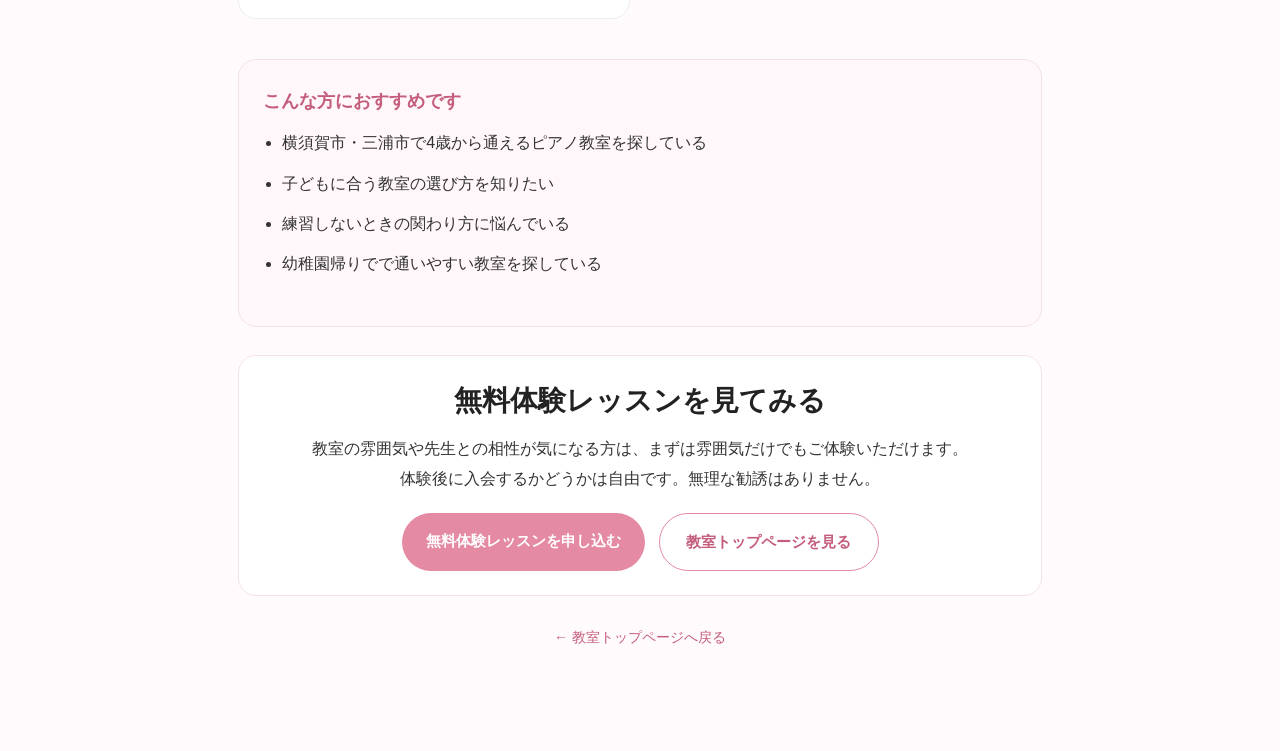
==== commit f499d298: "Add files via upload" ====
--- a/index.html
+++ b/index.html
@@ -1,787 +1,186 @@
-<!doctype html>
-<html lang="ja">
-<head>
-<!-- Google Tag Manager -->
-<script>
-(function(w,d,s,l,i){w[l]=w[l]||[];w[l].push({'gtm.start':
-new Date().getTime(),event:'gtm.js'});var f=d.getElementsByTagName(s)[0],
-j=d.createElement(s),dl=l!='dataLayer'?'&l='+l:'';j.async=true;j.src=
-'https://www.googletagmanager.com/gtm.js?id='+i+dl;f.parentNode.insertBefore(j,f);
-})(window,document,'script','dataLayer','GTM-52TPX89T');
-</script>
-<!-- End Google Tag Manager -->
-<meta charset="utf-8">
-<meta name="viewport" content="width=device-width, initial-scale=1">
-
-<title>横須賀 ピアノ教室｜4歳から通える鈴木直子ピアノ教室【無料体験受付中】</title>
-<meta name="description" content="横須賀でピアノ教室をお探しの方へ。4歳から通える個人ピアノレッスン。初心者歓迎・親子同伴OK。無料体験受付中。津久井幼稚園（月・火・水）／馬堀海岸駅最寄り。">
-<link rel="canonical" href="https://crazy-nuts.github.io/suzuki-piano/">
-
-<meta property="og:title" content="横須賀 ピアノ教室｜4歳から通える鈴木直子ピアノ教室【無料体験受付中】">
-<meta property="og:description" content="4歳から通える個人レッスン。初心者歓迎・親子同伴OK。無料体験受付中。">
-<meta property="og:type" content="website">
-<meta property="og:url" content="https://crazy-nuts.github.io/suzuki-piano/">
-<meta property="og:image" content="https://crazy-nuts.github.io/suzuki-piano/assets/piano-pc.webp">
-<meta property="og:image:width" content="1200">
-<meta property="og:image:height" content="630">
-
-<meta name="twitter:card" content="summary_large_image">
-<meta name="twitter:title" content="横須賀 ピアノ教室｜4歳から通える鈴木直子ピアノ教室【無料体験受付中】">
-<meta name="twitter:description" content="4歳から通える個人レッスン。初心者歓迎・親子同伴OK。無料体験受付中。">
-<meta name="twitter:image" content="https://crazy-nuts.github.io/suzuki-piano/assets/piano-pc.webp">
-
-<link rel="preconnect" href="https://fonts.googleapis.com">
-<link rel="preconnect" href="https://fonts.gstatic.com" crossorigin>
-<link href="https://fonts.googleapis.com/css2?family=Zen+Maru+Gothic:wght@400;500;700&display=swap" rel="stylesheet">
-
-<style>
-:root{
-  --bg:#fffafc;
-  --text:#2b2430;
-  --muted:#6b5a74;
-  --border: rgba(122, 84, 150, .14);
-  --shadow: 0 10px 30px rgba(30, 10, 60, .08);
-  --shadow2: 0 8px 20px rgba(30, 10, 60, .06);
-  --primary:#ff6fae;
-  --primary2:#8b7bff;
-  --max: 980px;
-  --radius2: 26px;
-}
-*{ box-sizing:border-box; }
-body{
-  margin:0;
-  font-family:"Zen Maru Gothic", system-ui, -apple-system, "Segoe UI", Roboto, "Noto Sans JP", sans-serif;
-  color:var(--text);
-  background:
-    radial-gradient(900px 500px at 10% -10%, rgba(255,111,174,.18), transparent 60%),
-    radial-gradient(900px 520px at 110% 0%, rgba(139,123,255,.14), transparent 55%),
-    radial-gradient(900px 520px at 30% 110%, rgba(53,199,208,.10), transparent 55%),
-    var(--bg);
-  line-height:1.75;
-}
-a{ color:inherit; }
-.wrap{ max-width:var(--max); margin:0 auto; padding:0 16px; }
-header{ padding:14px 0 0; }
-main{ padding:14px 0 92px; }
-section{ padding:14px 0; }
-
-.heroCard{
-  background: rgba(255,255,255,.70);
-  border: 1px solid var(--border);
-  border-radius: calc(var(--radius2) + 10px);
-  box-shadow: var(--shadow);
-  overflow:hidden;
-}
-.heroImageWrap{ position:relative; }
-.heroImg{ display:block; width:100%; height:auto; }
-
-
-/* 画像下の実CTA */
-.heroCtaArea{
-  padding: 12px 14px 14px;
-  display:grid;
-  gap:10px;
-  background: linear-gradient(180deg, rgba(255,255,255,.80), rgba(255,255,255,.95));
-}
-.hero-cv-copy{
-  margin:0;
-  font-size:14px;
-  line-height:1.7;
-  color:#5a4a63;
-  font-weight:600;
-}
-.metaLine{
-  font-size: 13px;
-  color: var(--muted);
-  display:flex;
-  flex-wrap:wrap;
-  gap:8px 10px;
-  align-items:center;
-}
-.metaPill{
-  background: rgba(255,255,255,.85);
-  border:1px solid var(--border);
-  padding: 6px 10px;
-  border-radius: 999px;
-  box-shadow: var(--shadow2);
-}
-.ctaRow{
-  display:flex;
-  gap:10px;
-  flex-wrap:wrap;
-}
-.btn{
-  display:inline-flex;
-  align-items:center;
-  justify-content:center;
-  padding: 14px 16px;
-  border-radius: 999px;
-  border: 1px solid var(--border);
-  text-decoration:none;
-  font-weight: 700;
-  min-width: 240px;
-  background: rgba(255,255,255,.9);
-  box-shadow: var(--shadow2);
-  transition: transform .08s ease, filter .12s ease;
-}
-.btn:hover{ transform: translateY(-1px); filter: brightness(1.01); }
-.btnPrimary{
-  background: linear-gradient(135deg, var(--primary), var(--primary2));
-  color:#fff;
-  border-color: transparent;
-  box-shadow: 0 14px 30px rgba(255,111,174,.22);
-}
-.btnPrimary::before{ content:"♡"; margin-right:8px; }
-.btnSecondary::before{ content:"⌄"; margin-right:8px; color:#6d56b0; }
-
-.box{
-  background: rgba(255,255,255,.72);
-  border: 1px solid var(--border);
-  border-radius: var(--radius2);
-  padding: 14px;
-  box-shadow: var(--shadow2);
-}
-.box h2{
-  margin:0 0 10px;
-  font-size: 18px;
-  display:flex;
-  align-items:center;
-  gap:8px;
-}
-.box h2::before{ content:"✿"; color: var(--primary); font-weight:900; }
-.small{ font-size: 13px; color: var(--muted); }
-
-.grid2{
-  display:grid;
-  gap:12px;
-  grid-template-columns: 1fr 1fr;
-}
-.cards{
-  display:grid;
-  gap:12px;
-  grid-template-columns: repeat(3, 1fr);
-}
-.card{
-  background: rgba(255,255,255,.72);
-  border: 1px solid var(--border);
-  border-radius: var(--radius2);
-  padding: 14px;
-  box-shadow: var(--shadow2);
-}
-.card h3{ margin:0 0 6px; font-size: 16px; }
-.card p{ margin:0; color: var(--muted); font-size: 14px; }
-
-.kvs{ display:grid; gap:10px; margin:0; }
-.kv{
-  display:flex;
-  justify-content:space-between;
-  gap:12px;
-  padding: 10px 0;
-  border-bottom:1px dashed rgba(122,84,150,.22);
-  font-size: 14px;
-}
-.kv:last-child{ border-bottom:0; }
-.kv b{ color:var(--text); font-weight:700; }
-
-.ctaBand{
-  background: linear-gradient(135deg, rgba(255,111,174,.95), rgba(139,123,255,.92));
-  color:#fff;
-  border-radius: calc(var(--radius2) + 10px);
-  padding: 16px;
-  display:grid;
-  gap:10px;
-  box-shadow: 0 18px 40px rgba(139,123,255,.22);
-}
-.ctaBand p{ margin:0; color:rgba(255,255,255,.92); font-size: 14px; }
-.ctaBand .btnPrimary{
-  background: rgba(255,255,255,.92);
-  color:#5a3e74;
-  box-shadow: 0 14px 30px rgba(0,0,0,.10);
-}
-.ctaBand .btnPrimary::before{ content:"♪"; }
-
-/* FAQ */
-.faq{ display:grid; gap:10px; }
-.faq details{
-  background: rgba(255,255,255,.72);
-  border: 1px solid var(--border);
-  border-radius: var(--radius2);
-  padding: 12px 14px;
-  box-shadow: var(--shadow2);
-}
-.faq summary{
-  cursor:pointer;
-  font-weight:700;
-}
-.faq p{ margin:8px 0 0; color:var(--muted); font-size:14px; }
-
-/* 固定CTA */
-.floating-cta-note{
-  position: fixed;
-  left: 50%;
-  transform: translateX(-50%);
-  bottom: 70px;
-  background: rgba(0,0,0,0.7);
-  color: #fff;
-  font-size:12px;
-  padding:6px 10px;
-  border-radius:999px;
-  z-index:9998;
-}
-.floating-cta{
-  position: fixed;
-  left: 50%;
-  transform: translateX(-50%);
-  bottom: 12px;
-  z-index: 9999;
-  display: flex;
-  align-items: center;
-  justify-content: center;
-  width: calc(100% - 24px);
-  max-width: 480px;
-  padding: 16px 18px;
-  border-radius: 999px;
-  text-decoration: none;
-  font-weight: 700;
-  font-size: 16px;
-  color: #fff;
-  background: linear-gradient(135deg, #ff6fae, #8b7bff);
-  box-shadow: 0 12px 30px rgba(255,111,174,.35);
-}
-@media (min-width: 821px){
-  .floating-cta,
-  .floating-cta-note{ display:none; }
-  main{ padding-bottom:60px; }
-}
-@media (max-width: 820px){
-  .cards{ grid-template-columns: 1fr; }
-  .grid2{ grid-template-columns: 1fr; }
-  .btn{ width:100%; }
-}
-.page-title{
-  font-size:16px;
-  font-weight:700;
-  margin:0 0 8px;
-  padding-left:4px;
-  color:var(--text);
-  opacity:0.85;
-}
- .blog-links-section{
-  padding: 14px 0;
-}
-
-.blog-links-section .section-header{
-  margin: 0 0 10px;
-}
-
-.blog-links-section .section-subtitle{
-  margin: 0 0 6px;
-  font-size: 13px;
-  color: var(--muted);
-  font-weight: 700;
-}
-
-.blog-links-section .section-title{
-  margin: 0 0 8px;
-  font-size: 18px;
-  line-height: 1.5;
-  color: var(--text);
-}
-
-.blog-links-section .section-text{
-  margin: 0;
-  font-size: 13px;
-  color: var(--muted);
-  line-height: 1.75;
-}
-
-.blog-card-grid{
-  display: grid;
-  gap: 12px;
-  grid-template-columns: repeat(3, 1fr);
-  margin-top: 12px;
-}
-
-.blog-card{
-  display: flex;
-  flex-direction: column;
-  height: 100%;
-  padding: 14px;
-  background: rgba(255,255,255,.72);
-  border: 1px solid var(--border);
-  border-radius: var(--radius2);
-  text-decoration: none;
-  box-shadow: var(--shadow2);
-}
-
-.blog-card-category{
-  display: inline-block;
-  align-self: flex-start;
-  margin-bottom: 8px;
-  padding: 4px 8px;
-  border-radius: 999px;
-  background: rgba(255,255,255,.85);
-  border: 1px solid var(--border);
-  font-size: 12px;
-  color: var(--muted);
-  font-weight: 700;
-}
-
-.blog-card h3{
-  margin: 0 0 6px;
-  font-size: 16px;
-  line-height: 1.55;
-  color: var(--text);
-}
-
-.blog-card p{
-  margin: 0 0 10px;
-  font-size: 13px;
-  line-height: 1.75;
-  color: var(--muted);
-  flex-grow: 1;
-}
-
-.blog-card-link{
-  font-size: 13px;
-  font-weight: 700;
-  color: var(--primary2);
-}
-
-@media (max-width: 820px){
-  .blog-card-grid{
-    grid-template-columns: 1fr;
-  }
-}
-
-/* --- soft guide (blog links) --- */
-.soft-guide{
-  background: rgba(255,255,255,.72);
-  border: 1px solid var(--border);
-  border-radius: var(--radius2);
-  padding: 18px 16px;
-  box-shadow: var(--shadow2);
-}
-
-.soft-guide h2{
-  margin:0 0 10px;
-  font-size:18px;
-  display:flex;
-  align-items:center;
-  gap:8px;
-}
-
-.soft-guide h2::before{
-  content:"✿";
-  color: var(--primary);
-  font-weight:900;
-}
-
-.soft-guide p{
-  margin:0 0 12px;
-  font-size:14px;
-  color:var(--muted);
-  line-height:1.75;
-}
-
-.soft-links{
-  display:flex;
-  flex-wrap:wrap;
-  gap:10px;
-  margin: 10px 0 14px;
-}
-
-.soft-links a{
-  display:inline-flex;
-  align-items:center;
-  padding:8px 12px;
-  border-radius:999px;
-  text-decoration:none;
-  background: rgba(255,255,255,.9);
-  border:1px solid var(--border);
-  box-shadow: var(--shadow2);
-  font-size:13px;
-  color: var(--text);
-}
-
-.soft-links a:hover{
-  transform: translateY(-1px);
-  filter: brightness(1.01);
-}
-
-</style>
-
-<script type="application/ld+json">
-{
- "@context":"https://schema.org",
- "@type":"MusicSchool",
- "name":"鈴木直子ピアノ教室",
- "url":"https://crazy-nuts.github.io/suzuki-piano/",
- "telephone":"090-4938-8258",
- "image":"https://crazy-nuts.github.io/suzuki-piano/assets/piano-pc.webp",
- "areaServed":"横須賀市",
- "priceRange":"¥¥",
- "address":{
-   "@type":"PostalAddress",
-   "streetAddress":"桜が丘1-20-6",
-   "addressLocality":"横須賀市",
-   "addressRegion":"神奈川県",
-   "postalCode":"239-0801",
-   "addressCountry":"JP"
- }
-}
-.soft-guide{
-  margin-bottom: 24px;
-}
-</script>
-</head>
-
-<body>
-<!-- Google Tag Manager (noscript) -->
-<noscript><iframe src="https://www.googletagmanager.com/ns.html?id=GTM-52TPX89T"
-height="0" width="0" style="display:none;visibility:hidden"></iframe></noscript>
-<!-- End Google Tag Manager (noscript) -->
-<header>
-  <div class="wrap">
- <h1 class="page-title">
-横須賀でピアノ教室をお探しの方へ｜4歳から通える個人レッスン【鈴木直子ピアノ教室】</h1>
-    <div class="heroCard">
-      <div class="heroImageWrap">
-        <img 
-  src="assets/piano-pc.webp"
-  srcset="assets/piano-sp.webp 800w, assets/piano-pc.webp 1200w"
-  sizes="(max-width: 768px) 100vw, 1200px"
-  class="heroImg"
-  alt="横須賀市のピアノ教室 鈴木直子ピアノ教室 ピアノレッスン"
-  width="1200"
-  loading="eager"
-  fetchpriority="high">
-      </div>
-
-      <div class="heroCtaArea">
-        <p class="hero-cv-copy">
-          横須賀でピアノ教室をお探しの保護者の方へ。<br>
-          幼稚園の帰りにそのまま通えるピアノ教室です。<br>
-          まずは教室の雰囲気だけでも見てみませんか？<br>
-          入会するかどうかは体験後にゆっくりご検討いただけます。
-        </p>
-        <div class="metaLine">
-          <span class="metaPill">横須賀</span>
-          <span class="metaPill">津久井幼稚園（月・火・水）</span>
-          <span class="metaPill">馬堀海岸駅最寄り</span>
-          <span class="metaPill">初心者歓迎</span>
-          <span class="metaPill">親子同伴OK</span>
-        </div>
-
-        <div class="ctaRow">
-         <a class="btn btnPrimary"
-data-cta="trial-form"
-href="https://docs.google.com/forms/d/e/1FAIpQLSfPO43fJrbqBhRFMAvBFYjVZ2mKgjwT_j_esNJCOItore-iYw/viewform"
-target="_blank" rel="noopener">
-無料体験レッスンを見てみる
-</a>
-        </div>
-
-        <div class="small">
-          ※体験後に入会するかどうかは自由です。無理な勧誘はありません。
-        </div>
-      </div>
-    </div>
-  </div>
-</header>
-
-<main>
-  <div class="wrap">
-
-    <!-- ①不安つぶし（申込率に直結） -->
-    <section class="grid2">
-      <div class="box">
-        <h2>はじめてでも大丈夫</h2>
-        <p class="small">
-          「うちの子、続くかな？」「先生との相性は？」そんな不安を、体験レッスンで確認できます。<br>
-          お子さまのペースに合わせて進めるので、ピアノが初めてでも安心です。
-        </p>
-      </div>
-      <div class="box">
-        <h2>こんな方におすすめ</h2>
-        <ul class="small" style="text-align:left; margin:0; padding-left:18px;">
-          <li>4歳〜小学生で、楽しく習いごとを始めたい</li>
-          <li>人見知りで、少人数の個人レッスンが合いそう</li>
-          <li>基礎から丁寧に、無理なく続けたい</li>
-          <li>保護者同伴で安心して始めたい</li>
-        </ul>
-      </div>
-    </section>
-
-    <!-- ②教室説明（信頼） -->
-    <section>
-      <div class="box">
-        <h2>教室について</h2>
-        <p class="small">
-          お子さま一人ひとりに合わせた内容で、楽しく笑顔になれる教室を目指しています。<br>
-          「できた！」の積み重ねで自信につなげ、音楽を好きになる時間を大切にします。
-        </p>
-      </div>
-    </section>
-
-    <!-- ③特徴（理由づけ） -->
-    <section>
-      <div class="cards">
-        <div class="card">
-          <h3>4歳が始めどき</h3>
-          <p>4〜6歳は耳の能力が伸びる時期。リズム・音感も、遊び感覚で自然に育てます。</p>
-        </div>
-        <div class="card">
-          <h3>個人レッスンで安心</h3>
-          <p>お子さまの性格・集中力に合わせて内容を調整。無理なく、楽しく続けられます。</p>
-        </div>
-        <div class="card">
-          <h3>親子同伴OK</h3>
-          <p>低年齢の間は保護者同伴で安心。保護者様のピアノ経験は必要ありません。</p>
-        </div>
-      </div>
-    </section>
-
-    <section style="text-align:center;">
-      <a class="btn btnPrimary"
-         data-cta="trial-form"
-         href="https://docs.google.com/forms/d/e/1FAIpQLSfPO43fJrbqBhRFMAvBFYjVZ2mKgjwT_j_esNJCOItore-iYw/viewform"
-         target="_blank" rel="noopener">
-        無料体験レッスンを見てみる
-      </a>
-
-      <p class="small" style="margin-top:6px;">
-        まずは教室の雰囲気を体験できます
-      </p>
-    </section>
-
-    <!-- ④体験の流れ（申込率が上がる） -->
-    <section id="how">
-      <div class="box">
-        <h2>体験レッスンの流れ（約30分）</h2>
-        <ol class="small" style="text-align:left; margin:0; padding-left:18px;">
-          <li>ごあいさつ・お子さまの様子確認（好きなこと、経験など）</li>
-          <li>鍵盤に触れてみる（音遊び・リズム）</li>
-          <li>簡単なフレーズにチャレンジ</li>
-          <li>教室の進め方・教材・ご家庭での練習の考え方をご説明</li>
-          <li>ご質問タイム（入会はその場で決めなくてOK）</li>
-        </ol>
-      </div>
-    </section>
-
-    <!-- ⑤講師＋レッスン概要（信頼＆価格） -->
-    <section class="grid2">
-      <div class="box">
-        <h2>講師紹介</h2>
-        <p class="small">
-  <b>鈴木 直子</b><br>
-  大手音楽教室で約20年の指導経験。<br>
-  独立後もレッスンを続け、通算30年以上ピアノを教えています。<br><br>
-
-  現在は横須賀市の津久井幼稚園会場と<br>
-  自宅教室（馬堀海岸駅最寄り）にて、<br>
-  4歳から小学生のお子さまを中心に丁寧な個別レッスンを行っています。<br><br>
-
-  「できた！」という小さな成功体験を大切にし、<br>
-  お子さま一人ひとりのペースに合わせて<br>
-  楽しく続けられるレッスンを心がけています。
-</p>
-      </div>
-
-      <div class="box" id="lesson">
-        <h2>レッスン概要</h2>
-        <div class="kvs">
-          <div class="kv"><b>入会金</b><span>3,000円</span></div>
-          <div class="kv"><b>月謝</b><span>6,500円〜</span></div>
-          <div class="kv"><b>回数</b><span>年40回</span></div>
-          <div class="kv"><b>時間</b><span>30分レッスン</span></div>
-          <div class="kv"><b>会場</b><span>津久井幼稚園（月・火・水）／自宅（馬堀海岸駅最寄り）</span></div>
-        </div>
-        <div class="small" style="margin-top:8px;">※年齢・レベルに合わせて内容を調整します。</div>
-      </div>
-    </section>
-
-    <section>
-      <div class="box">
-        <h2>これまで多くのお子さまが通っています</h2>
-
-        <p class="small">
-          大手音楽教室で約20年、独立後も指導を続け、<br>
-          <strong>これまで数百名以上のお子さまのレッスンを担当</strong>してきました。
-        </p>
-
-        <p class="small">
-          はじめてピアノに触れる幼児さんから、<br>
-          「ピアノが好き！」と続けてくれる小学生まで、<br>
-          一人ひとりのペースを大切にしたレッスンを行っています。
-        </p>
-      </div>
-    </section>
-
-<section>
-  <div class="box">
-    <h2>保護者の声</h2>
-
-    <p class="small">
-      「人見知りの娘でしたが、先生が優しく接してくださり
-      安心してレッスンを受けられました。毎週楽しみに通っています。」
-      （横須賀市・小学1年生 保護者）
-    </p>
-
-    <p class="small">
-      「ピアノが初めてでしたが、基礎から丁寧に教えていただき
-      家でも楽しそうに練習しています。」
-      （三浦市・年長 保護者）
-    </p>
-
-    <p class="small">
-      「先生が子どものペースに合わせてくれるので、
-      無理なく続けられています。」
-      （横須賀市・小学2年生 保護者）
-    </p>
-
-  </div>
-</section>
-
-  <!-- ⑥FAQ（最後の不安を潰す） -->
-    <section>
-      <div class="box">
-        <h2>よくあるご質問</h2>
-        <div class="faq">
-          <details>
-            <summary>親がピアノ未経験でも大丈夫ですか？</summary>
-            <p>大丈夫です。ご家庭での声かけや練習のコツも、必要に応じて分かりやすくお伝えします。</p>
-          </details>
-          <details>
-            <summary>人見知りですが、体験できますか？</summary>
-            <p>もちろん可能です。無理に進めず、様子を見ながらゆっくり始めます。保護者同伴もOKです。</p>
-          </details>
-          <details>
-            <summary>体験したら入会しないといけませんか？</summary>
-            <p>いいえ。体験後にご家庭で検討していただいて大丈夫です。無理な勧誘は行いません。</p>
-          </details>
-<details>
-<summary>横須賀市で幼児から通えるピアノ教室ですか？</summary>
-<p>
-はい。4歳から通える個人ピアノ教室です。
-横須賀市を中心に、三浦市方面からも通われています。
-</p>
-</details>
-
-<details>
-<summary>馬堀海岸駅から歩けるピアノ教室ですか？</summary>
-<p>
-最寄り駅の京急線馬堀海岸駅からは徒歩で19分（1.2km）になります。</p>
-</details>
-        </div>
-      </div>
-    </section>
-<section class="soft-guide">
-  <h2>横須賀・三浦エリアで教室選びに迷った方へ（まずはこちらもご覧ください）</h2>
-  <p>
-    ピアノの始め方や教室選びについて、
-    保護者の方向けにまとめています。
-  </p>
-
-<div class="soft-links">
-  <a href="./blog/piano-class-choice-yokosuka.html">横須賀でピアノ教室を探している方へ</a>
-  <a href="./blog/piano-school-miura-city.html">三浦市で探している方へ</a>
-  <a href="./blog/piano-school-nobi.html">野比エリアで探している方へ</a>
-</div>
-
-  <div class="btn-row">
-    <a class="btn btn-secondary" href="./blog/index.html">
-      コラム一覧を見る
-    </a>
-  </div>
-</section>
-    <!-- ⑦最終CTA -->
-    <section>
-      <div class="ctaBand">
-        <div>
-          <b>無料体験レッスン受付中</b>
-          <p>現在、体験レッスンは各曜日わずかとなっています。<br>
-          ご希望の時間帯がある方はお早めにご相談ください。</p>
-        </div>
-        <a class="btn btnPrimary"
-           href="https://docs.google.com/forms/d/e/1FAIpQLSfPO43fJrbqBhRFMAvBFYjVZ2mKgjwT_j_esNJCOItore-iYw/viewform"
-           target="_blank" rel="noopener">無料体験レッスンを見てみる</a>
-      </div>
-    </section>
-
-    <!-- ⑧問い合わせ -->
-    <!-- 教室の場所 -->
-    <section>
-      <div class="box">
-        <h2>教室の場所</h2>
-
-        <div style="width:100%;height:340px;border-radius:18px;overflow:hidden;margin-top:10px;">
-          <iframe
-            src="https://www.google.com/maps?q=横須賀市桜が丘1-20-6&z=16&hl=ja&output=embed"
-            width="100%"
-            height="100%"
-            style="border:0"
-            loading="lazy"
-            referrerpolicy="no-referrer-when-downgrade">
-          </iframe>
-        </div>
-
-        <p class="small" style="margin-top:10px;">
-          自宅教室：横須賀市桜が丘1-20-6（京急線 馬堀海岸駅最寄り）<br>
-          津久井幼稚園会場（月・火・水）でもレッスンを行っています。
-        </p>
-      </div>
-    </section>
-
-    <!-- お問い合わせ -->
-    <section>
-      <div class="box">
-        <h2>お問い合わせ</h2>
-
-        <p class="small">
-          TEL：<a href="tel:09049388258">090-4938-8258</a><br>
-          Mail：<a href="mailto:hiamoe.nao@gmail.com">hiamoe.nao@gmail.com</a>
-        </p>
-      </div>
-    </section>
-
-  </div>
-</main>
-
-<footer>
-  <div class="wrap">
-    <div class="box" style="text-align:left;">
-      <div><b>鈴木直子ピアノ教室</b></div>
-      <div class="small">
-        〒239-0801 神奈川県横須賀市桜が丘1-20-6<br>
-        横須賀｜津久井幼稚園会場（月・火・水）／馬堀海岸駅最寄り
-      </div>
-    </div>
-  </div>
-</footer>
-
-<!-- スマホ下固定CTA -->
-<a href="https://docs.google.com/forms/d/e/1FAIpQLSfPO43fJrbqBhRFMAvBFYjVZ2mKgjwT_j_esNJCOItore-iYw/viewform"
-  data-cta="trial-form"
-class="floating-cta"
-   target="_blank"
-   rel="noopener">♪ 無料体験レッスンを見てみる</a>
-<script>
-document.addEventListener("click", function(e) {
-
-  const btn = e.target.closest('[data-cta="trial-form"]');
-  if (!btn) return;
-
-  window.dataLayer = window.dataLayer || [];
-  window.dataLayer.push({
-    event: "trial_click",
-    cta_id: "trial-form",
-    cta_text: (btn.innerText || "").trim(),
-    cta_href: btn.getAttribute("href") || ""
-  });
-
-});
-</script>
-
-</body>
+<!DOCTYPE html>
+<html lang="ja">
+<head>
+<meta charset="UTF-8">
+<meta name="viewport" content="width=device-width,initial-scale=1.0">
+
+<title>横須賀・三浦でピアノ教室をお探しの方へ｜子どもの習い始めに役立つコラム一覧</title>
+<meta name="description" content="横須賀市・三浦市で子どものピアノ教室を探している保護者の方へ。何歳から始めるか、教室の選び方、練習しないときの対応などをまとめたコラム一覧です。">
+<meta name="robots" content="index,follow">
+<link rel="canonical" href="https://crazy-nuts.github.io/suzuki-piano/blog/">
+
+<meta property="og:type" content="website">
+<meta property="og:title" content="ピアノ教室コラム一覧｜横須賀市・三浦市で子どものピアノを始める前に読みたい記事">
+<meta property="og:description" content="横須賀市・三浦市で子どものピアノ教室を探している保護者の方向けに、年齢別の始め方や教室選びのポイントをまとめたコラム一覧です。">
+<meta property="og:url" content="https://crazy-nuts.github.io/suzuki-piano/blog/">
+<meta property="og:image" content="https://crazy-nuts.github.io/suzuki-piano/assets/blog-hero_pc.webp">
+
+<meta name="twitter:card" content="summary_large_image">
+<meta name="twitter:title" content="ピアノ教室コラム一覧｜横須賀市・三浦市で子どものピアノを始める前に読みたい記事">
+<meta name="twitter:description" content="何歳から始めるか、教室の選び方、練習しないときの対応などをまとめたコラム一覧です。">
+<meta name="twitter:image" content="https://crazy-nuts.github.io/suzuki-piano/assets/blog-hero_pc.webp">
+
+<link rel="stylesheet" href="../style.css">
+
+<script type="application/ld+json">
+{
+  "@context":"https://schema.org",
+  "@type":"CollectionPage",
+  "name":"ピアノ教室コラム一覧",
+  "url":"https://crazy-nuts.github.io/suzuki-piano/blog/",
+  "description":"横須賀市・三浦市で子どものピアノ教室を探している保護者の方へ向けたコラム記事一覧ページです。",
+  "inLanguage":"ja"
+}
+</script>
+</head>
+
+<body class="article-page">
+<main class="article-wrap">
+
+<nav class="breadcrumb" aria-label="パンくずリスト">
+  <a href="../index.html">ホーム</a> ＞ コラム一覧
+</nav>
+
+<header class="article-hero">
+  <div class="hero-image">
+    <img
+      src="../assets/blog-hero_pc.webp"
+      srcset="../assets/blog-hero_sp.webp 800w, ../assets/blog-hero_pc.webp 1200w"
+      sizes="(max-width: 768px) 100vw, 1200px"
+      alt="ピアノ教室コラム一覧"
+      width="1200"
+      height="504"
+      loading="eager"
+      decoding="async"
+      fetchpriority="high">
+  </div>
+
+  <div class="article-label">ピアノを始める前に読みたいコラム</div>
+  <h1>ピアノ教室コラム一覧</h1>
+  <div class="article-meta">横須賀市・三浦市で子どものピアノ教室を探している保護者の方へ</div>
+  <p class="lead">
+    ピアノは何歳から始める？ 教室選びはどう考える？ 練習しないときはどうする？
+    はじめての習いごとや教室選びで迷ったときに役立つ記事をまとめています。
+  </p>
+</header>
+
+<section class="toc" aria-label="目次">
+  <span class="toc-title">このページで読めること</span>
+  <ol>
+    <li><a href="#age-guides">年齢別の始め方</a></li>
+    <li><a href="#school-choice">教室選びのポイント</a></li>
+    <li><a href="#parent-concerns">保護者のよくある悩み</a></li>
+    <li><a href="#local-guide">地域で教室を探す方へ</a></li>
+  </ol>
+</section>
+
+<section class="intro-box">
+  <span class="box-title">コラム一覧の使い方</span>
+  <p>
+    「何歳から始めるのがよいのか知りたい方」は年齢別ガイドから、
+    「どんな教室を選べばよいか迷っている方」は教室選びの記事から読むと整理しやすくなります。
+  </p>
+</section>
+
+<section class="article-main">
+
+<h2 id="age-guides">年齢別の始め方</h2>
+
+<section class="article-grid" aria-label="年齢別ガイド">
+  <a class="index-card" href="./piano-start-age-4.html">
+    <span class="card-category">年齢別ガイド</span>
+    <h3>ピアノはいつから？4歳から始めるメリット</h3>
+    <p>4歳からピアノを始めるメリットを、音感・集中力・自己表現・成功体験の視点からわかりやすく解説します。</p>
+    <span class="card-link">記事を読む</span>
+  </a>
+
+  <a class="index-card" href="./piano-start-age-3.html">
+    <span class="card-category">年齢別ガイド</span>
+    <h3>3歳でピアノは早い？始める前に知っておきたいこと</h3>
+    <p>3歳スタートが向いているケースと、まだ早い場合の考え方をやさしく整理しています。</p>
+    <span class="card-link">記事を読む</span>
+  </a>
+
+  <a class="index-card" href="./piano-start-elementary.html">
+    <span class="card-category">年齢別ガイド</span>
+    <h3>小学生からピアノを始めるのは遅い？</h3>
+    <p>小学生から始めるメリットや、理解力を活かして無理なく続けるポイントを解説します。</p>
+    <span class="card-link">記事を読む</span>
+  </a>
+</section>
+
+<h2 id="school-choice">教室選びのポイント</h2>
+
+<section class="article-grid" aria-label="教室選び">
+  <a class="index-card" href="./piano-class-choice-yokosuka.html">
+    <span class="card-category">教室選び</span>
+    <h3>横須賀市・三浦市でピアノ教室の選び方｜個人教室と大手の違い</h3>
+    <p>横須賀市・三浦市でピアノ教室を探している保護者の方へ。個人教室と大手教室の違いや、失敗しにくい選び方を解説します。</p>
+    <span class="card-link">記事を読む</span>
+  </a>
+</section>
+
+<h2 id="parent-concerns">保護者のよくある悩み</h2>
+
+<section class="article-grid" aria-label="保護者向け">
+  <a class="index-card" href="./piano-practice-reluctant-child.html">
+    <span class="card-category">保護者向け</span>
+    <h3>ピアノを習っても練習しない子はどうする？続く教室の特徴</h3>
+    <p>練習しない理由や、家庭での関わり方、続きやすい教室の特徴を保護者向けに整理しています。</p>
+    <span class="card-link">記事を読む</span>
+  </a>
+</section>
+
+<h2 id="local-guide">地域で教室を探す方へ</h2>
+
+<section class="article-grid" aria-label="地域ガイド">
+  <a class="index-card" href="./piano-school-maborikaigan-uraga.html">
+    <span class="card-category">地域ガイド</span>
+    <h3>馬堀海岸・浦賀エリアでピアノ教室を探している方へ</h3>
+    <p>馬堀海岸・浦賀エリアで、通いやすく続けやすいピアノ教室を探すポイントをご紹介します。</p>
+    <span class="card-link">記事を読む</span>
+  </a>
+  <a class="index-card" href="./piano-school-miura-city.html">
+    <span class="card-category">地域ガイド</span>
+    <h3>三浦市でピアノ教室をお探しの方へ</h3>
+    <p>三浦市で通いやすく続けやすいピアノ教室の選び方を、幼児の視点からわかりやすく解説します。</p>
+    <span class="card-link">記事を読む</span>
+  </a>
+  <a class="index-card" href="./piano-school-nobi.html">
+    <span class="card-category">地域ガイド</span>
+    <h3>野比でピアノ教室をお探しの方へ</h3>
+    <p>野比エリアでピアノ教室を探している方へ。通いやすく続けやすい教室選びのポイントを解説します。</p>
+    <span class="card-link">記事を読む</span>
+  </a>
+</section>
+
+<section class="summary-box">
+  <span class="box-title">こんな方におすすめです</span>
+  <ul>
+    <li>横須賀市・三浦市で4歳から通えるピアノ教室を探している</li>
+    <li>子どもに合う教室の選び方を知りたい</li>
+    <li>練習しないときの関わり方に悩んでいる</li>
+    <li>幼稚園帰りでで通いやすい教室を探している</li>
+  </ul>
+</section>
+
+<section class="cta-box" aria-label="体験レッスン案内">
+  <h2>無料体験レッスンを見てみる</h2>
+  <p>
+    教室の雰囲気や先生との相性が気になる方は、まずは雰囲気だけでもご体験いただけます。<br>
+    体験後に入会するかどうかは自由です。無理な勧誘はありません。
+  </p>
+  <div class="btn-row">
+    <a class="btn btn-primary" href="https://docs.google.com/forms/d/e/1FAIpQLSfPO43fJrbqBhRFMAvBFYjVZ2mKgjwT_j_esNJCOItore-iYw/viewform" target="_blank" rel="noopener noreferrer">無料体験レッスンを申し込む</a>
+    <a class="btn btn-secondary" href="../index.html">教室トップページを見る</a>
+  </div>
+</section>
+
+<div class="back-top">
+  <a href="../index.html">← 教室トップページへ戻る</a>
+</div>
+
+</section>
+</main>
+</body>
 </html>
--- a/style.css
+++ b/style.css
@@ -0,0 +1,152 @@
+:root{
+  --bg:#fffafb;
+  --card:#ffffff;
+  --sub-bg:#fff5f7;
+  --sub-bg-2:#fff0f4;
+  --border:#f3e3e8;
+  --border-strong:#eec9d2;
+  --text:#333333;
+  --text-dark:#222222;
+  --muted:#777777;
+  --accent:#e58aa3;
+  --accent-dark:#c45c7b;
+  --max-width:860px;
+  --radius:18px;
+}
+*{box-sizing:border-box}
+html{scroll-behavior:smooth}
+body{
+  margin:0;
+  background:var(--bg);
+  color:var(--text);
+  font-family:-apple-system,BlinkMacSystemFont,"Hiragino Sans","Yu Gothic","Meiryo",sans-serif;
+  line-height:1.9;
+  -webkit-text-size-adjust:100%;
+}
+a{color:var(--accent-dark)}
+img{max-width:100%;height:auto}
+main{max-width:860px;margin:auto;padding:28px}
+.breadcrumb{font-size:14px;color:#9a8890;margin-bottom:18px}
+.breadcrumb a{color:#9a8890;text-decoration:none}
+.breadcrumb a:hover{text-decoration:underline}
+h1{margin:0 0 12px;font-size:34px;line-height:1.45;color:var(--text-dark);font-weight:700}
+h2{margin:48px 0 18px;padding-left:14px;border-left:5px solid var(--accent);font-size:26px;line-height:1.5;color:var(--text-dark)}
+h3{margin:34px 0 12px;font-size:21px;line-height:1.6;color:var(--accent-dark)}
+p{margin:0 0 18px;font-size:16px}
+ul,ol{margin:0 0 22px 1.2em;padding:0}
+li{margin-bottom:10px;font-size:16px}
+.lead{margin:0;font-size:17px;background:#fff5f7;padding:24px;border-radius:18px}
+.point-box{background:#fff0f4;padding:24px;border-radius:18px;margin:30px 0;border:1px solid #eec9d2}
+.summary-box{background:#fff7fa;padding:24px;border-radius:18px;margin:30px 0}
+.cta-box{margin-top:42px;text-align:center;background:linear-gradient(135deg,#fff3f7 0%,#fffafd 100%);border:1px solid #f1d5de;padding:36px;border-radius:22px}
+.cta-box h2{border:0;padding:0;margin:0 0 12px;font-size:28px}
+.related-box{background:#fff;border:1px solid #f3e3e8;border-radius:18px;padding:24px;margin-top:50px}
+.related-box ul{margin-left:1.2em}
+.related-box a{text-decoration:none}
+.related-box a:hover{text-decoration:underline}
+.btn-row{display:flex;flex-wrap:wrap;gap:14px;justify-content:center;margin-top:18px}
+.btn{display:inline-block;min-width:220px;padding:14px 24px;border-radius:999px;text-decoration:none;font-size:15px;font-weight:700;box-sizing:border-box;text-align:center;transition:transform .2s ease,opacity .2s ease,background .2s ease}
+.btn:hover{transform:translateY(-1px)}
+.btn-primary{background:var(--accent);color:#ffffff}
+.btn-primary:hover{opacity:.92}
+.btn-secondary{background:#ffffff;color:var(--accent-dark);border:1px solid var(--accent)}
+.btn-secondary:hover{background:#fff0f4}
+.back-top{margin-top:12px;text-align:center;font-size:14px}
+.back-top a{text-decoration:none}
+.back-top a:hover{text-decoration:underline}
+.article-page{padding:20px 20px 72px;max-width:none;margin:0}
+.article-wrap{max-width:var(--max-width);margin:0 auto}
+.article-main{background:transparent}
+.article-hero{background:var(--card);border:1px solid var(--border);border-radius:24px;padding:26px 24px;margin-bottom:28px}
+.article-label{display:inline-block;margin-bottom:14px;padding:6px 12px;border-radius:999px;background:#ffe9ef;color:var(--accent-dark);font-size:13px;font-weight:700;letter-spacing:.04em}
+.article-meta{font-size:14px;color:var(--muted);margin-bottom:16px}
+.toc,.point-box,.summary-box,.faq-box,.cta-box,.related-box{background:var(--card);border:1px solid var(--border);border-radius:var(--radius);padding:24px;margin:0 0 28px}
+.toc{background:var(--sub-bg-2);border-color:var(--border-strong)}
+.point-box{background:var(--sub-bg-2);border-color:var(--border-strong)}
+.summary-box{background:#fff7fa}
+.toc-title,.box-title{display:block;margin-bottom:10px;font-size:18px;font-weight:700;color:var(--accent-dark)}
+.toc ol{margin:0;padding-left:1.25em}
+.toc li{margin-bottom:8px}
+.toc a{text-decoration:none}
+.toc a:hover{text-decoration:underline}
+.faq-item + .faq-item{margin-top:18px;padding-top:18px;border-top:1px solid #f2dbe2}
+.faq-q{margin:0 0 8px;font-weight:700;color:var(--text-dark)}
+@media (max-width:767px){
+  main{padding:24px 16px 56px}
+  .article-page{padding:16px 16px 56px}
+  .article-hero,.toc,.point-box,.summary-box,.faq-box,.cta-box,.related-box{padding:20px 18px}
+  h1{font-size:28px}
+  h2{font-size:22px}
+  h3{font-size:19px}
+  .lead{font-size:16px}
+  .btn{width:100%;min-width:0}
+}
+/* ===== blog index 専用 ===== */
+
+.article-grid{
+  display:grid;
+  gap:20px;
+  margin-bottom:40px;
+}
+
+@media(min-width:768px){
+  .article-grid{
+    grid-template-columns:1fr 1fr;
+  }
+}
+
+.index-card{
+  display:block;
+  background:#fff;
+  border:1px solid #eee;
+  border-radius:18px;
+  padding:22px;
+  text-decoration:none;
+  transition:.25s;
+}
+
+.index-card:hover{
+  transform:translateY(-2px);
+  box-shadow:0 8px 20px rgba(0,0,0,.05);
+}
+
+.card-category{
+  display:inline-block;
+  font-size:12px;
+  background:#ffe8ef;
+  padding:4px 10px;
+  border-radius:20px;
+  margin-bottom:10px;
+}
+
+.index-card h3{
+  margin:0 0 10px;
+  font-size:20px;
+}
+
+.index-card p{
+  margin:0 0 14px;
+  font-size:14px;
+  color:#666;
+}
+
+.card-link{
+  font-size:13px;
+  font-weight:700;
+  color:#d55;
+}
+
+.intro-box{
+  background:#fff;
+  border-radius:18px;
+  padding:22px;
+  margin-bottom:30px;
+  border:1px solid #eee;
+}
+.article-mid-cta{
+margin:30px 0;
+padding:20px;
+border-radius:18px;
+background:#fff7fa;
+text-align:center;
+}
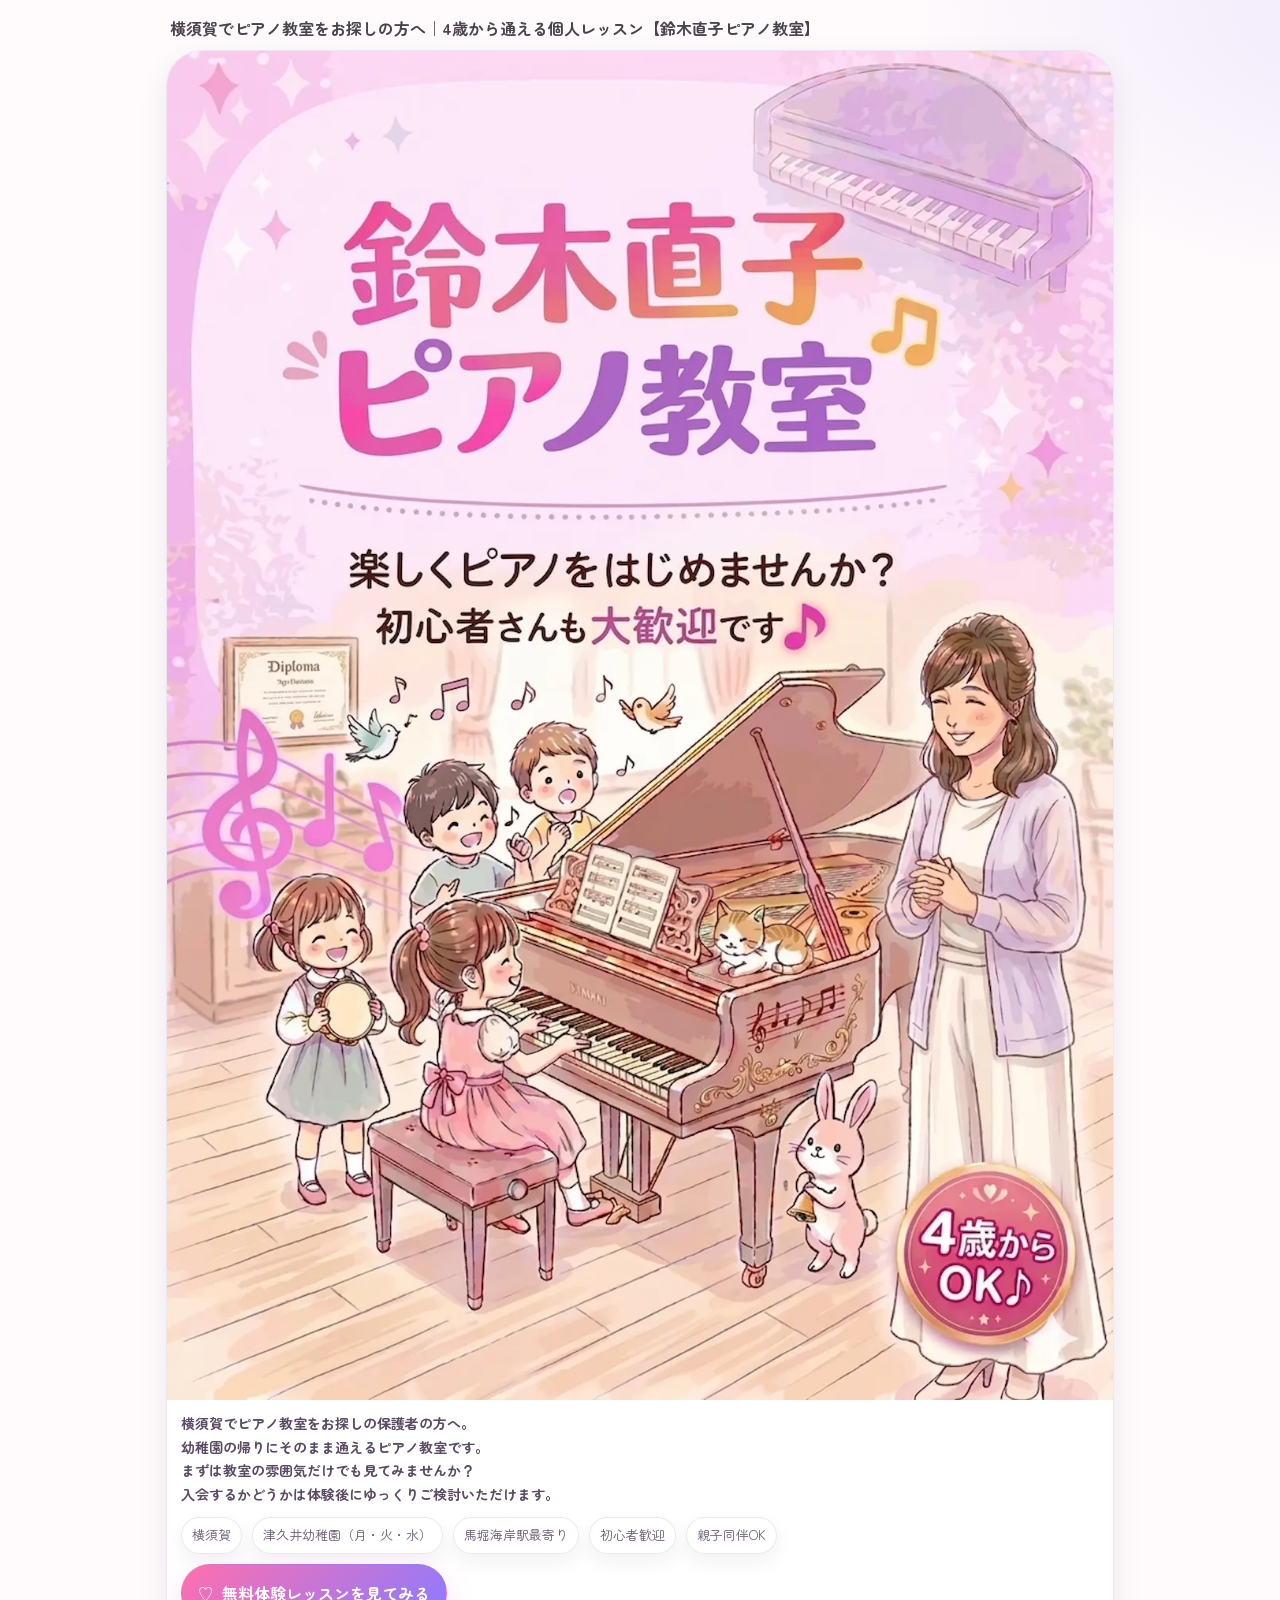
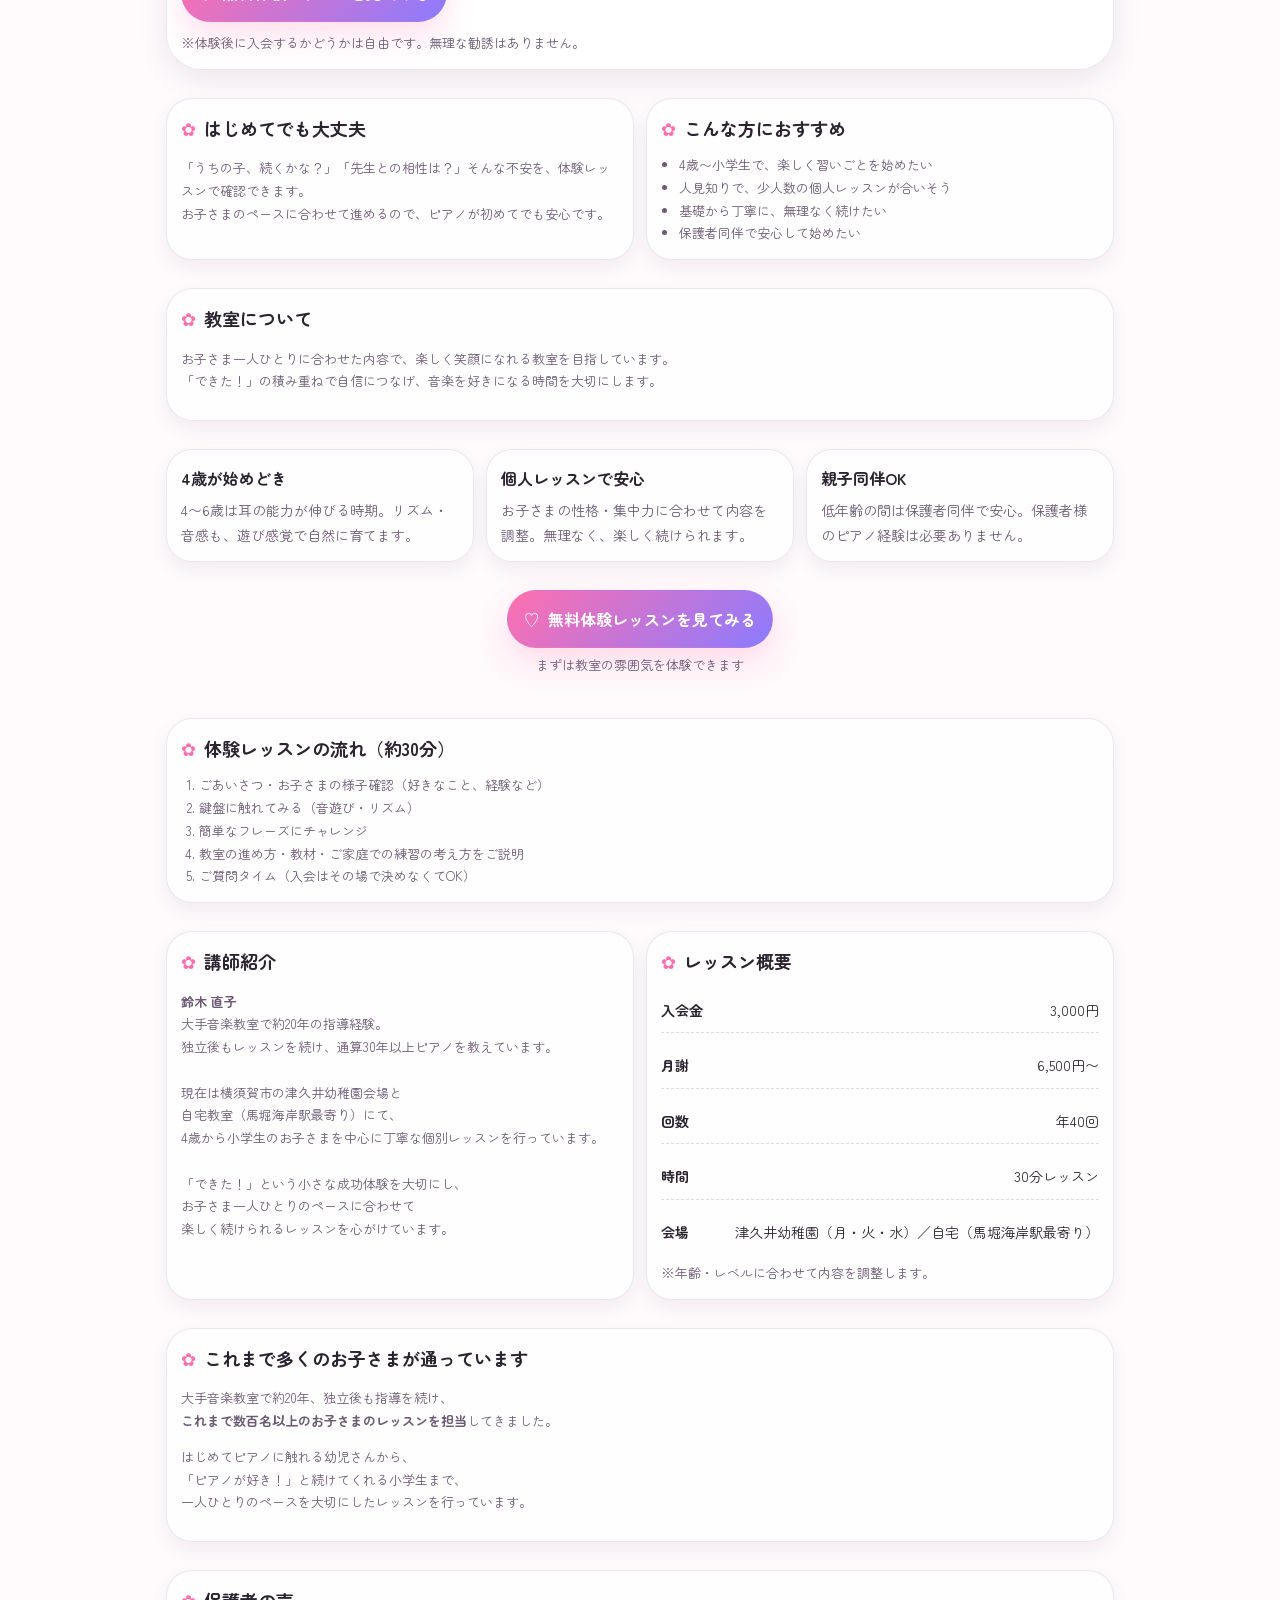
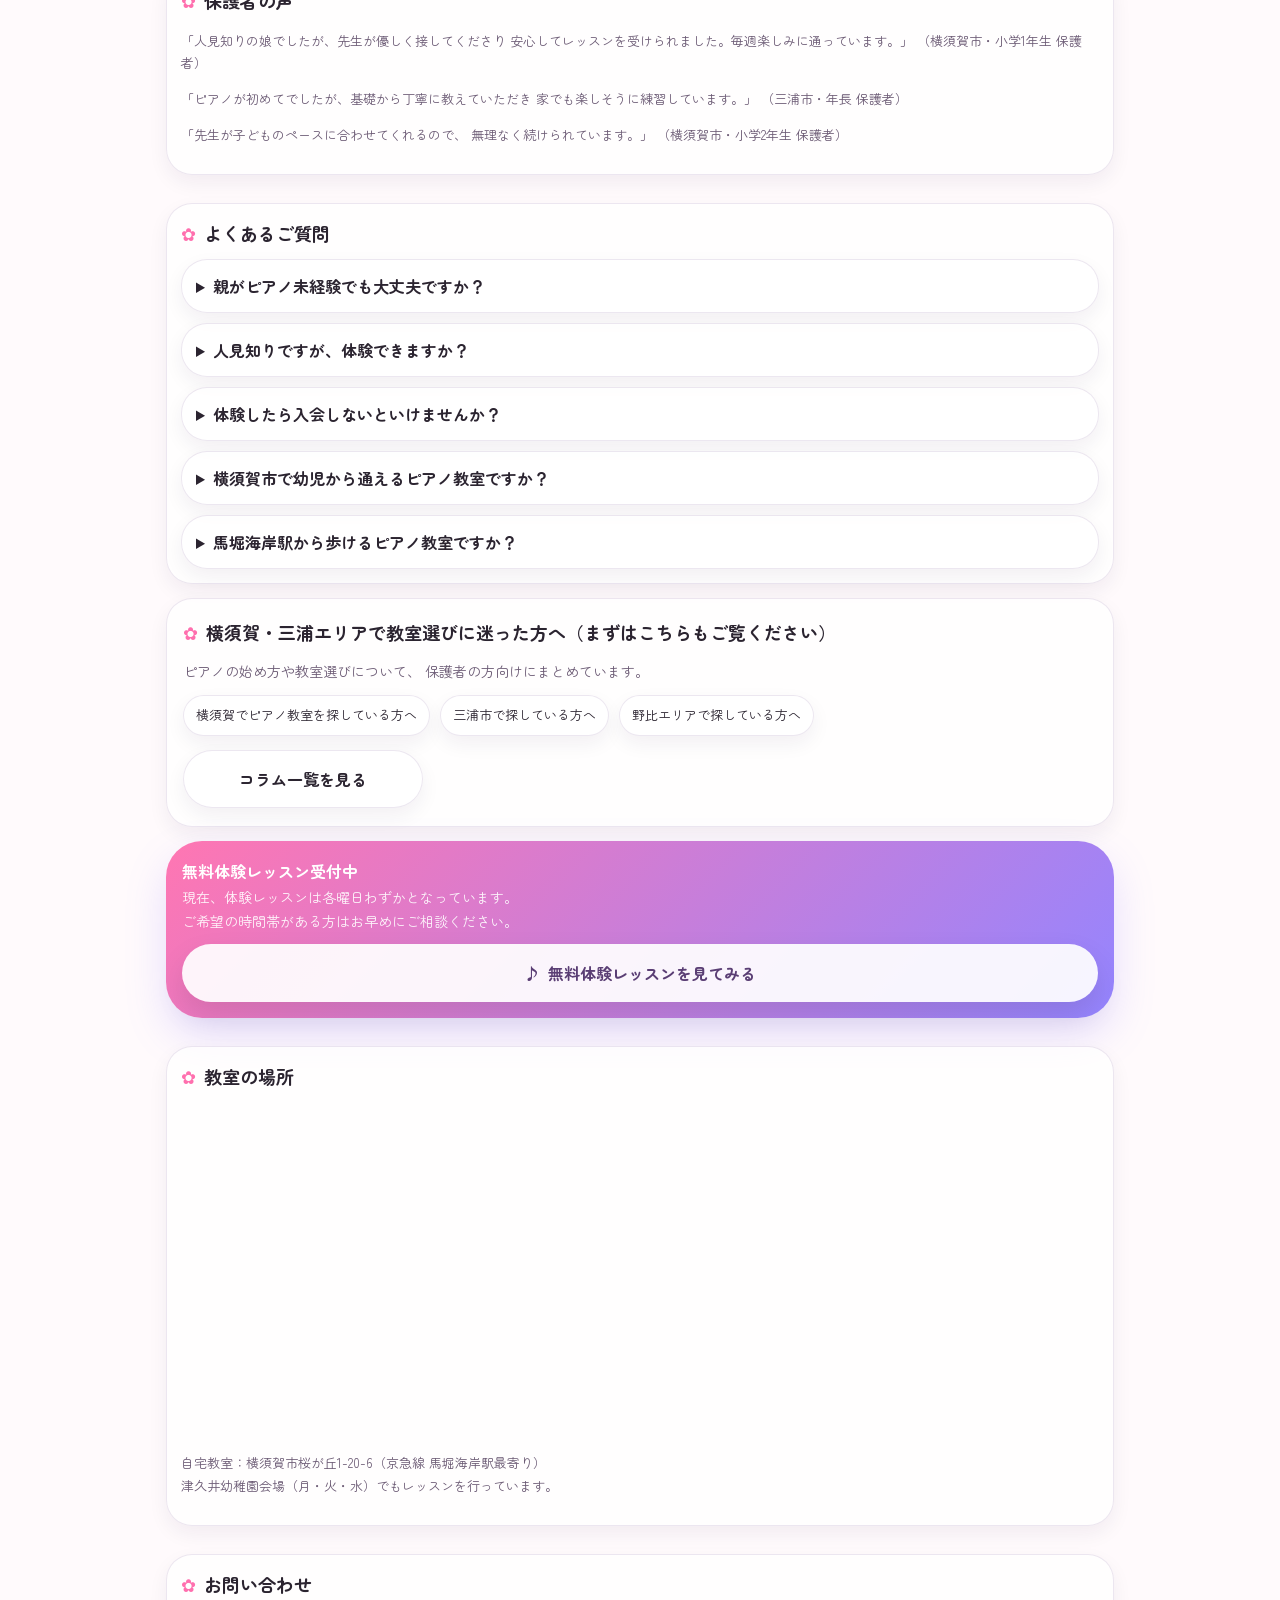
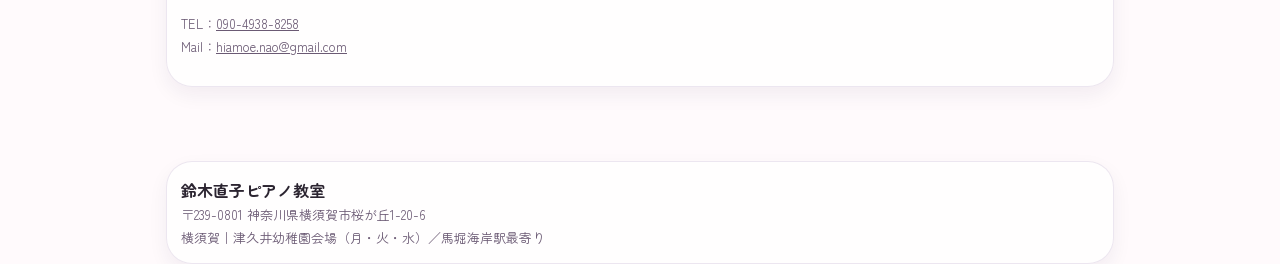
==== commit efcccd40: "Add files via upload" ====
--- a/index.html
+++ b/index.html
@@ -1,186 +1,787 @@
-<!DOCTYPE html>
-<html lang="ja">
-<head>
-<meta charset="UTF-8">
-<meta name="viewport" content="width=device-width,initial-scale=1.0">
-
-<title>横須賀・三浦でピアノ教室をお探しの方へ｜子どもの習い始めに役立つコラム一覧</title>
-<meta name="description" content="横須賀市・三浦市で子どものピアノ教室を探している保護者の方へ。何歳から始めるか、教室の選び方、練習しないときの対応などをまとめたコラム一覧です。">
-<meta name="robots" content="index,follow">
-<link rel="canonical" href="https://crazy-nuts.github.io/suzuki-piano/blog/">
-
-<meta property="og:type" content="website">
-<meta property="og:title" content="ピアノ教室コラム一覧｜横須賀市・三浦市で子どものピアノを始める前に読みたい記事">
-<meta property="og:description" content="横須賀市・三浦市で子どものピアノ教室を探している保護者の方向けに、年齢別の始め方や教室選びのポイントをまとめたコラム一覧です。">
-<meta property="og:url" content="https://crazy-nuts.github.io/suzuki-piano/blog/">
-<meta property="og:image" content="https://crazy-nuts.github.io/suzuki-piano/assets/blog-hero_pc.webp">
-
-<meta name="twitter:card" content="summary_large_image">
-<meta name="twitter:title" content="ピアノ教室コラム一覧｜横須賀市・三浦市で子どものピアノを始める前に読みたい記事">
-<meta name="twitter:description" content="何歳から始めるか、教室の選び方、練習しないときの対応などをまとめたコラム一覧です。">
-<meta name="twitter:image" content="https://crazy-nuts.github.io/suzuki-piano/assets/blog-hero_pc.webp">
-
-<link rel="stylesheet" href="../style.css">
-
-<script type="application/ld+json">
-{
-  "@context":"https://schema.org",
-  "@type":"CollectionPage",
-  "name":"ピアノ教室コラム一覧",
-  "url":"https://crazy-nuts.github.io/suzuki-piano/blog/",
-  "description":"横須賀市・三浦市で子どものピアノ教室を探している保護者の方へ向けたコラム記事一覧ページです。",
-  "inLanguage":"ja"
-}
-</script>
-</head>
-
-<body class="article-page">
-<main class="article-wrap">
-
-<nav class="breadcrumb" aria-label="パンくずリスト">
-  <a href="../index.html">ホーム</a> ＞ コラム一覧
-</nav>
-
-<header class="article-hero">
-  <div class="hero-image">
-    <img
-      src="../assets/blog-hero_pc.webp"
-      srcset="../assets/blog-hero_sp.webp 800w, ../assets/blog-hero_pc.webp 1200w"
-      sizes="(max-width: 768px) 100vw, 1200px"
-      alt="ピアノ教室コラム一覧"
-      width="1200"
-      height="504"
-      loading="eager"
-      decoding="async"
-      fetchpriority="high">
-  </div>
-
-  <div class="article-label">ピアノを始める前に読みたいコラム</div>
-  <h1>ピアノ教室コラム一覧</h1>
-  <div class="article-meta">横須賀市・三浦市で子どものピアノ教室を探している保護者の方へ</div>
-  <p class="lead">
-    ピアノは何歳から始める？ 教室選びはどう考える？ 練習しないときはどうする？
-    はじめての習いごとや教室選びで迷ったときに役立つ記事をまとめています。
-  </p>
-</header>
-
-<section class="toc" aria-label="目次">
-  <span class="toc-title">このページで読めること</span>
-  <ol>
-    <li><a href="#age-guides">年齢別の始め方</a></li>
-    <li><a href="#school-choice">教室選びのポイント</a></li>
-    <li><a href="#parent-concerns">保護者のよくある悩み</a></li>
-    <li><a href="#local-guide">地域で教室を探す方へ</a></li>
-  </ol>
-</section>
-
-<section class="intro-box">
-  <span class="box-title">コラム一覧の使い方</span>
-  <p>
-    「何歳から始めるのがよいのか知りたい方」は年齢別ガイドから、
-    「どんな教室を選べばよいか迷っている方」は教室選びの記事から読むと整理しやすくなります。
-  </p>
-</section>
-
-<section class="article-main">
-
-<h2 id="age-guides">年齢別の始め方</h2>
-
-<section class="article-grid" aria-label="年齢別ガイド">
-  <a class="index-card" href="./piano-start-age-4.html">
-    <span class="card-category">年齢別ガイド</span>
-    <h3>ピアノはいつから？4歳から始めるメリット</h3>
-    <p>4歳からピアノを始めるメリットを、音感・集中力・自己表現・成功体験の視点からわかりやすく解説します。</p>
-    <span class="card-link">記事を読む</span>
-  </a>
-
-  <a class="index-card" href="./piano-start-age-3.html">
-    <span class="card-category">年齢別ガイド</span>
-    <h3>3歳でピアノは早い？始める前に知っておきたいこと</h3>
-    <p>3歳スタートが向いているケースと、まだ早い場合の考え方をやさしく整理しています。</p>
-    <span class="card-link">記事を読む</span>
-  </a>
-
-  <a class="index-card" href="./piano-start-elementary.html">
-    <span class="card-category">年齢別ガイド</span>
-    <h3>小学生からピアノを始めるのは遅い？</h3>
-    <p>小学生から始めるメリットや、理解力を活かして無理なく続けるポイントを解説します。</p>
-    <span class="card-link">記事を読む</span>
-  </a>
-</section>
-
-<h2 id="school-choice">教室選びのポイント</h2>
-
-<section class="article-grid" aria-label="教室選び">
-  <a class="index-card" href="./piano-class-choice-yokosuka.html">
-    <span class="card-category">教室選び</span>
-    <h3>横須賀市・三浦市でピアノ教室の選び方｜個人教室と大手の違い</h3>
-    <p>横須賀市・三浦市でピアノ教室を探している保護者の方へ。個人教室と大手教室の違いや、失敗しにくい選び方を解説します。</p>
-    <span class="card-link">記事を読む</span>
-  </a>
-</section>
-
-<h2 id="parent-concerns">保護者のよくある悩み</h2>
-
-<section class="article-grid" aria-label="保護者向け">
-  <a class="index-card" href="./piano-practice-reluctant-child.html">
-    <span class="card-category">保護者向け</span>
-    <h3>ピアノを習っても練習しない子はどうする？続く教室の特徴</h3>
-    <p>練習しない理由や、家庭での関わり方、続きやすい教室の特徴を保護者向けに整理しています。</p>
-    <span class="card-link">記事を読む</span>
-  </a>
-</section>
-
-<h2 id="local-guide">地域で教室を探す方へ</h2>
-
-<section class="article-grid" aria-label="地域ガイド">
-  <a class="index-card" href="./piano-school-maborikaigan-uraga.html">
-    <span class="card-category">地域ガイド</span>
-    <h3>馬堀海岸・浦賀エリアでピアノ教室を探している方へ</h3>
-    <p>馬堀海岸・浦賀エリアで、通いやすく続けやすいピアノ教室を探すポイントをご紹介します。</p>
-    <span class="card-link">記事を読む</span>
-  </a>
-  <a class="index-card" href="./piano-school-miura-city.html">
-    <span class="card-category">地域ガイド</span>
-    <h3>三浦市でピアノ教室をお探しの方へ</h3>
-    <p>三浦市で通いやすく続けやすいピアノ教室の選び方を、幼児の視点からわかりやすく解説します。</p>
-    <span class="card-link">記事を読む</span>
-  </a>
-  <a class="index-card" href="./piano-school-nobi.html">
-    <span class="card-category">地域ガイド</span>
-    <h3>野比でピアノ教室をお探しの方へ</h3>
-    <p>野比エリアでピアノ教室を探している方へ。通いやすく続けやすい教室選びのポイントを解説します。</p>
-    <span class="card-link">記事を読む</span>
-  </a>
-</section>
-
-<section class="summary-box">
-  <span class="box-title">こんな方におすすめです</span>
-  <ul>
-    <li>横須賀市・三浦市で4歳から通えるピアノ教室を探している</li>
-    <li>子どもに合う教室の選び方を知りたい</li>
-    <li>練習しないときの関わり方に悩んでいる</li>
-    <li>幼稚園帰りでで通いやすい教室を探している</li>
-  </ul>
-</section>
-
-<section class="cta-box" aria-label="体験レッスン案内">
-  <h2>無料体験レッスンを見てみる</h2>
-  <p>
-    教室の雰囲気や先生との相性が気になる方は、まずは雰囲気だけでもご体験いただけます。<br>
-    体験後に入会するかどうかは自由です。無理な勧誘はありません。
-  </p>
-  <div class="btn-row">
-    <a class="btn btn-primary" href="https://docs.google.com/forms/d/e/1FAIpQLSfPO43fJrbqBhRFMAvBFYjVZ2mKgjwT_j_esNJCOItore-iYw/viewform" target="_blank" rel="noopener noreferrer">無料体験レッスンを申し込む</a>
-    <a class="btn btn-secondary" href="../index.html">教室トップページを見る</a>
-  </div>
-</section>
-
-<div class="back-top">
-  <a href="../index.html">← 教室トップページへ戻る</a>
-</div>
-
-</section>
-</main>
-</body>
+<!doctype html>
+<html lang="ja">
+<head>
+<!-- Google Tag Manager -->
+<script>
+(function(w,d,s,l,i){w[l]=w[l]||[];w[l].push({'gtm.start':
+new Date().getTime(),event:'gtm.js'});var f=d.getElementsByTagName(s)[0],
+j=d.createElement(s),dl=l!='dataLayer'?'&l='+l:'';j.async=true;j.src=
+'https://www.googletagmanager.com/gtm.js?id='+i+dl;f.parentNode.insertBefore(j,f);
+})(window,document,'script','dataLayer','GTM-52TPX89T');
+</script>
+<!-- End Google Tag Manager -->
+<meta charset="utf-8">
+<meta name="viewport" content="width=device-width, initial-scale=1">
+
+<title>横須賀 ピアノ教室｜4歳から通える鈴木直子ピアノ教室【無料体験受付中】</title>
+<meta name="description" content="横須賀でピアノ教室をお探しの方へ。4歳から通える個人ピアノレッスン。初心者歓迎・親子同伴OK。無料体験受付中。津久井幼稚園（月・火・水）／馬堀海岸駅最寄り。">
+<link rel="canonical" href="https://crazy-nuts.github.io/suzuki-piano/">
+
+<meta property="og:title" content="横須賀 ピアノ教室｜4歳から通える鈴木直子ピアノ教室【無料体験受付中】">
+<meta property="og:description" content="4歳から通える個人レッスン。初心者歓迎・親子同伴OK。無料体験受付中。">
+<meta property="og:type" content="website">
+<meta property="og:url" content="https://crazy-nuts.github.io/suzuki-piano/">
+<meta property="og:image" content="https://crazy-nuts.github.io/suzuki-piano/assets/piano-pc.webp">
+<meta property="og:image:width" content="1200">
+<meta property="og:image:height" content="630">
+
+<meta name="twitter:card" content="summary_large_image">
+<meta name="twitter:title" content="横須賀 ピアノ教室｜4歳から通える鈴木直子ピアノ教室【無料体験受付中】">
+<meta name="twitter:description" content="4歳から通える個人レッスン。初心者歓迎・親子同伴OK。無料体験受付中。">
+<meta name="twitter:image" content="https://crazy-nuts.github.io/suzuki-piano/assets/piano-pc.webp">
+
+<link rel="preconnect" href="https://fonts.googleapis.com">
+<link rel="preconnect" href="https://fonts.gstatic.com" crossorigin>
+<link href="https://fonts.googleapis.com/css2?family=Zen+Maru+Gothic:wght@400;500;700&display=swap" rel="stylesheet">
+
+<style>
+:root{
+  --bg:#fffafc;
+  --text:#2b2430;
+  --muted:#6b5a74;
+  --border: rgba(122, 84, 150, .14);
+  --shadow: 0 10px 30px rgba(30, 10, 60, .08);
+  --shadow2: 0 8px 20px rgba(30, 10, 60, .06);
+  --primary:#ff6fae;
+  --primary2:#8b7bff;
+  --max: 980px;
+  --radius2: 26px;
+}
+*{ box-sizing:border-box; }
+body{
+  margin:0;
+  font-family:"Zen Maru Gothic", system-ui, -apple-system, "Segoe UI", Roboto, "Noto Sans JP", sans-serif;
+  color:var(--text);
+  background:
+    radial-gradient(900px 500px at 10% -10%, rgba(255,111,174,.18), transparent 60%),
+    radial-gradient(900px 520px at 110% 0%, rgba(139,123,255,.14), transparent 55%),
+    radial-gradient(900px 520px at 30% 110%, rgba(53,199,208,.10), transparent 55%),
+    var(--bg);
+  line-height:1.75;
+}
+a{ color:inherit; }
+.wrap{ max-width:var(--max); margin:0 auto; padding:0 16px; }
+header{ padding:14px 0 0; }
+main{ padding:14px 0 92px; }
+section{ padding:14px 0; }
+
+.heroCard{
+  background: rgba(255,255,255,.70);
+  border: 1px solid var(--border);
+  border-radius: calc(var(--radius2) + 10px);
+  box-shadow: var(--shadow);
+  overflow:hidden;
+}
+.heroImageWrap{ position:relative; }
+.heroImg{ display:block; width:100%; height:auto; }
+
+
+/* 画像下の実CTA */
+.heroCtaArea{
+  padding: 12px 14px 14px;
+  display:grid;
+  gap:10px;
+  background: linear-gradient(180deg, rgba(255,255,255,.80), rgba(255,255,255,.95));
+}
+.hero-cv-copy{
+  margin:0;
+  font-size:14px;
+  line-height:1.7;
+  color:#5a4a63;
+  font-weight:600;
+}
+.metaLine{
+  font-size: 13px;
+  color: var(--muted);
+  display:flex;
+  flex-wrap:wrap;
+  gap:8px 10px;
+  align-items:center;
+}
+.metaPill{
+  background: rgba(255,255,255,.85);
+  border:1px solid var(--border);
+  padding: 6px 10px;
+  border-radius: 999px;
+  box-shadow: var(--shadow2);
+}
+.ctaRow{
+  display:flex;
+  gap:10px;
+  flex-wrap:wrap;
+}
+.btn{
+  display:inline-flex;
+  align-items:center;
+  justify-content:center;
+  padding: 14px 16px;
+  border-radius: 999px;
+  border: 1px solid var(--border);
+  text-decoration:none;
+  font-weight: 700;
+  min-width: 240px;
+  background: rgba(255,255,255,.9);
+  box-shadow: var(--shadow2);
+  transition: transform .08s ease, filter .12s ease;
+}
+.btn:hover{ transform: translateY(-1px); filter: brightness(1.01); }
+.btnPrimary{
+  background: linear-gradient(135deg, var(--primary), var(--primary2));
+  color:#fff;
+  border-color: transparent;
+  box-shadow: 0 14px 30px rgba(255,111,174,.22);
+}
+.btnPrimary::before{ content:"♡"; margin-right:8px; }
+.btnSecondary::before{ content:"⌄"; margin-right:8px; color:#6d56b0; }
+
+.box{
+  background: rgba(255,255,255,.72);
+  border: 1px solid var(--border);
+  border-radius: var(--radius2);
+  padding: 14px;
+  box-shadow: var(--shadow2);
+}
+.box h2{
+  margin:0 0 10px;
+  font-size: 18px;
+  display:flex;
+  align-items:center;
+  gap:8px;
+}
+.box h2::before{ content:"✿"; color: var(--primary); font-weight:900; }
+.small{ font-size: 13px; color: var(--muted); }
+
+.grid2{
+  display:grid;
+  gap:12px;
+  grid-template-columns: 1fr 1fr;
+}
+.cards{
+  display:grid;
+  gap:12px;
+  grid-template-columns: repeat(3, 1fr);
+}
+.card{
+  background: rgba(255,255,255,.72);
+  border: 1px solid var(--border);
+  border-radius: var(--radius2);
+  padding: 14px;
+  box-shadow: var(--shadow2);
+}
+.card h3{ margin:0 0 6px; font-size: 16px; }
+.card p{ margin:0; color: var(--muted); font-size: 14px; }
+
+.kvs{ display:grid; gap:10px; margin:0; }
+.kv{
+  display:flex;
+  justify-content:space-between;
+  gap:12px;
+  padding: 10px 0;
+  border-bottom:1px dashed rgba(122,84,150,.22);
+  font-size: 14px;
+}
+.kv:last-child{ border-bottom:0; }
+.kv b{ color:var(--text); font-weight:700; }
+
+.ctaBand{
+  background: linear-gradient(135deg, rgba(255,111,174,.95), rgba(139,123,255,.92));
+  color:#fff;
+  border-radius: calc(var(--radius2) + 10px);
+  padding: 16px;
+  display:grid;
+  gap:10px;
+  box-shadow: 0 18px 40px rgba(139,123,255,.22);
+}
+.ctaBand p{ margin:0; color:rgba(255,255,255,.92); font-size: 14px; }
+.ctaBand .btnPrimary{
+  background: rgba(255,255,255,.92);
+  color:#5a3e74;
+  box-shadow: 0 14px 30px rgba(0,0,0,.10);
+}
+.ctaBand .btnPrimary::before{ content:"♪"; }
+
+/* FAQ */
+.faq{ display:grid; gap:10px; }
+.faq details{
+  background: rgba(255,255,255,.72);
+  border: 1px solid var(--border);
+  border-radius: var(--radius2);
+  padding: 12px 14px;
+  box-shadow: var(--shadow2);
+}
+.faq summary{
+  cursor:pointer;
+  font-weight:700;
+}
+.faq p{ margin:8px 0 0; color:var(--muted); font-size:14px; }
+
+/* 固定CTA */
+.floating-cta-note{
+  position: fixed;
+  left: 50%;
+  transform: translateX(-50%);
+  bottom: 70px;
+  background: rgba(0,0,0,0.7);
+  color: #fff;
+  font-size:12px;
+  padding:6px 10px;
+  border-radius:999px;
+  z-index:9998;
+}
+.floating-cta{
+  position: fixed;
+  left: 50%;
+  transform: translateX(-50%);
+  bottom: 12px;
+  z-index: 9999;
+  display: flex;
+  align-items: center;
+  justify-content: center;
+  width: calc(100% - 24px);
+  max-width: 480px;
+  padding: 16px 18px;
+  border-radius: 999px;
+  text-decoration: none;
+  font-weight: 700;
+  font-size: 16px;
+  color: #fff;
+  background: linear-gradient(135deg, #ff6fae, #8b7bff);
+  box-shadow: 0 12px 30px rgba(255,111,174,.35);
+}
+@media (min-width: 821px){
+  .floating-cta,
+  .floating-cta-note{ display:none; }
+  main{ padding-bottom:60px; }
+}
+@media (max-width: 820px){
+  .cards{ grid-template-columns: 1fr; }
+  .grid2{ grid-template-columns: 1fr; }
+  .btn{ width:100%; }
+}
+.page-title{
+  font-size:16px;
+  font-weight:700;
+  margin:0 0 8px;
+  padding-left:4px;
+  color:var(--text);
+  opacity:0.85;
+}
+ .blog-links-section{
+  padding: 14px 0;
+}
+
+.blog-links-section .section-header{
+  margin: 0 0 10px;
+}
+
+.blog-links-section .section-subtitle{
+  margin: 0 0 6px;
+  font-size: 13px;
+  color: var(--muted);
+  font-weight: 700;
+}
+
+.blog-links-section .section-title{
+  margin: 0 0 8px;
+  font-size: 18px;
+  line-height: 1.5;
+  color: var(--text);
+}
+
+.blog-links-section .section-text{
+  margin: 0;
+  font-size: 13px;
+  color: var(--muted);
+  line-height: 1.75;
+}
+
+.blog-card-grid{
+  display: grid;
+  gap: 12px;
+  grid-template-columns: repeat(3, 1fr);
+  margin-top: 12px;
+}
+
+.blog-card{
+  display: flex;
+  flex-direction: column;
+  height: 100%;
+  padding: 14px;
+  background: rgba(255,255,255,.72);
+  border: 1px solid var(--border);
+  border-radius: var(--radius2);
+  text-decoration: none;
+  box-shadow: var(--shadow2);
+}
+
+.blog-card-category{
+  display: inline-block;
+  align-self: flex-start;
+  margin-bottom: 8px;
+  padding: 4px 8px;
+  border-radius: 999px;
+  background: rgba(255,255,255,.85);
+  border: 1px solid var(--border);
+  font-size: 12px;
+  color: var(--muted);
+  font-weight: 700;
+}
+
+.blog-card h3{
+  margin: 0 0 6px;
+  font-size: 16px;
+  line-height: 1.55;
+  color: var(--text);
+}
+
+.blog-card p{
+  margin: 0 0 10px;
+  font-size: 13px;
+  line-height: 1.75;
+  color: var(--muted);
+  flex-grow: 1;
+}
+
+.blog-card-link{
+  font-size: 13px;
+  font-weight: 700;
+  color: var(--primary2);
+}
+
+@media (max-width: 820px){
+  .blog-card-grid{
+    grid-template-columns: 1fr;
+  }
+}
+
+/* --- soft guide (blog links) --- */
+.soft-guide{
+  background: rgba(255,255,255,.72);
+  border: 1px solid var(--border);
+  border-radius: var(--radius2);
+  padding: 18px 16px;
+  box-shadow: var(--shadow2);
+}
+
+.soft-guide h2{
+  margin:0 0 10px;
+  font-size:18px;
+  display:flex;
+  align-items:center;
+  gap:8px;
+}
+
+.soft-guide h2::before{
+  content:"✿";
+  color: var(--primary);
+  font-weight:900;
+}
+
+.soft-guide p{
+  margin:0 0 12px;
+  font-size:14px;
+  color:var(--muted);
+  line-height:1.75;
+}
+
+.soft-links{
+  display:flex;
+  flex-wrap:wrap;
+  gap:10px;
+  margin: 10px 0 14px;
+}
+
+.soft-links a{
+  display:inline-flex;
+  align-items:center;
+  padding:8px 12px;
+  border-radius:999px;
+  text-decoration:none;
+  background: rgba(255,255,255,.9);
+  border:1px solid var(--border);
+  box-shadow: var(--shadow2);
+  font-size:13px;
+  color: var(--text);
+}
+
+.soft-links a:hover{
+  transform: translateY(-1px);
+  filter: brightness(1.01);
+}
+
+</style>
+
+<script type="application/ld+json">
+{
+ "@context":"https://schema.org",
+ "@type":"MusicSchool",
+ "name":"鈴木直子ピアノ教室",
+ "url":"https://crazy-nuts.github.io/suzuki-piano/",
+ "telephone":"090-4938-8258",
+ "image":"https://crazy-nuts.github.io/suzuki-piano/assets/piano-pc.webp",
+ "areaServed":"横須賀市",
+ "priceRange":"¥¥",
+ "address":{
+   "@type":"PostalAddress",
+   "streetAddress":"桜が丘1-20-6",
+   "addressLocality":"横須賀市",
+   "addressRegion":"神奈川県",
+   "postalCode":"239-0801",
+   "addressCountry":"JP"
+ }
+}
+.soft-guide{
+  margin-bottom: 24px;
+}
+</script>
+</head>
+
+<body>
+<!-- Google Tag Manager (noscript) -->
+<noscript><iframe src="https://www.googletagmanager.com/ns.html?id=GTM-52TPX89T"
+height="0" width="0" style="display:none;visibility:hidden"></iframe></noscript>
+<!-- End Google Tag Manager (noscript) -->
+<header>
+  <div class="wrap">
+ <h1 class="page-title">
+横須賀でピアノ教室をお探しの方へ｜4歳から通える個人レッスン【鈴木直子ピアノ教室】</h1>
+    <div class="heroCard">
+      <div class="heroImageWrap">
+        <img 
+  src="assets/piano-pc.webp"
+  srcset="assets/piano-sp.webp 800w, assets/piano-pc.webp 1200w"
+  sizes="(max-width: 768px) 100vw, 1200px"
+  class="heroImg"
+  alt="横須賀市のピアノ教室 鈴木直子ピアノ教室 ピアノレッスン"
+  width="1200"
+  loading="eager"
+  fetchpriority="high">
+      </div>
+
+      <div class="heroCtaArea">
+        <p class="hero-cv-copy">
+          横須賀でピアノ教室をお探しの保護者の方へ。<br>
+          幼稚園の帰りにそのまま通えるピアノ教室です。<br>
+          まずは教室の雰囲気だけでも見てみませんか？<br>
+          入会するかどうかは体験後にゆっくりご検討いただけます。
+        </p>
+        <div class="metaLine">
+          <span class="metaPill">横須賀</span>
+          <span class="metaPill">津久井幼稚園（月・火・水）</span>
+          <span class="metaPill">馬堀海岸駅最寄り</span>
+          <span class="metaPill">初心者歓迎</span>
+          <span class="metaPill">親子同伴OK</span>
+        </div>
+
+        <div class="ctaRow">
+         <a class="btn btnPrimary"
+data-cta="trial-form"
+href="https://docs.google.com/forms/d/e/1FAIpQLSfPO43fJrbqBhRFMAvBFYjVZ2mKgjwT_j_esNJCOItore-iYw/viewform"
+target="_blank" rel="noopener">
+無料体験レッスンを見てみる
+</a>
+        </div>
+
+        <div class="small">
+          ※体験後に入会するかどうかは自由です。無理な勧誘はありません。
+        </div>
+      </div>
+    </div>
+  </div>
+</header>
+
+<main>
+  <div class="wrap">
+
+    <!-- ①不安つぶし（申込率に直結） -->
+    <section class="grid2">
+      <div class="box">
+        <h2>はじめてでも大丈夫</h2>
+        <p class="small">
+          「うちの子、続くかな？」「先生との相性は？」そんな不安を、体験レッスンで確認できます。<br>
+          お子さまのペースに合わせて進めるので、ピアノが初めてでも安心です。
+        </p>
+      </div>
+      <div class="box">
+        <h2>こんな方におすすめ</h2>
+        <ul class="small" style="text-align:left; margin:0; padding-left:18px;">
+          <li>4歳〜小学生で、楽しく習いごとを始めたい</li>
+          <li>人見知りで、少人数の個人レッスンが合いそう</li>
+          <li>基礎から丁寧に、無理なく続けたい</li>
+          <li>保護者同伴で安心して始めたい</li>
+        </ul>
+      </div>
+    </section>
+
+    <!-- ②教室説明（信頼） -->
+    <section>
+      <div class="box">
+        <h2>教室について</h2>
+        <p class="small">
+          お子さま一人ひとりに合わせた内容で、楽しく笑顔になれる教室を目指しています。<br>
+          「できた！」の積み重ねで自信につなげ、音楽を好きになる時間を大切にします。
+        </p>
+      </div>
+    </section>
+
+    <!-- ③特徴（理由づけ） -->
+    <section>
+      <div class="cards">
+        <div class="card">
+          <h3>4歳が始めどき</h3>
+          <p>4〜6歳は耳の能力が伸びる時期。リズム・音感も、遊び感覚で自然に育てます。</p>
+        </div>
+        <div class="card">
+          <h3>個人レッスンで安心</h3>
+          <p>お子さまの性格・集中力に合わせて内容を調整。無理なく、楽しく続けられます。</p>
+        </div>
+        <div class="card">
+          <h3>親子同伴OK</h3>
+          <p>低年齢の間は保護者同伴で安心。保護者様のピアノ経験は必要ありません。</p>
+        </div>
+      </div>
+    </section>
+
+    <section style="text-align:center;">
+      <a class="btn btnPrimary"
+         data-cta="trial-form"
+         href="https://docs.google.com/forms/d/e/1FAIpQLSfPO43fJrbqBhRFMAvBFYjVZ2mKgjwT_j_esNJCOItore-iYw/viewform"
+         target="_blank" rel="noopener">
+        無料体験レッスンを見てみる
+      </a>
+
+      <p class="small" style="margin-top:6px;">
+        まずは教室の雰囲気を体験できます
+      </p>
+    </section>
+
+    <!-- ④体験の流れ（申込率が上がる） -->
+    <section id="how">
+      <div class="box">
+        <h2>体験レッスンの流れ（約30分）</h2>
+        <ol class="small" style="text-align:left; margin:0; padding-left:18px;">
+          <li>ごあいさつ・お子さまの様子確認（好きなこと、経験など）</li>
+          <li>鍵盤に触れてみる（音遊び・リズム）</li>
+          <li>簡単なフレーズにチャレンジ</li>
+          <li>教室の進め方・教材・ご家庭での練習の考え方をご説明</li>
+          <li>ご質問タイム（入会はその場で決めなくてOK）</li>
+        </ol>
+      </div>
+    </section>
+
+    <!-- ⑤講師＋レッスン概要（信頼＆価格） -->
+    <section class="grid2">
+      <div class="box">
+        <h2>講師紹介</h2>
+        <p class="small">
+  <b>鈴木 直子</b><br>
+  大手音楽教室で約20年の指導経験。<br>
+  独立後もレッスンを続け、通算30年以上ピアノを教えています。<br><br>
+
+  現在は横須賀市の津久井幼稚園会場と<br>
+  自宅教室（馬堀海岸駅最寄り）にて、<br>
+  4歳から小学生のお子さまを中心に丁寧な個別レッスンを行っています。<br><br>
+
+  「できた！」という小さな成功体験を大切にし、<br>
+  お子さま一人ひとりのペースに合わせて<br>
+  楽しく続けられるレッスンを心がけています。
+</p>
+      </div>
+
+      <div class="box" id="lesson">
+        <h2>レッスン概要</h2>
+        <div class="kvs">
+          <div class="kv"><b>入会金</b><span>3,000円</span></div>
+          <div class="kv"><b>月謝</b><span>6,500円〜</span></div>
+          <div class="kv"><b>回数</b><span>年40回</span></div>
+          <div class="kv"><b>時間</b><span>30分レッスン</span></div>
+          <div class="kv"><b>会場</b><span>津久井幼稚園（月・火・水）／自宅（馬堀海岸駅最寄り）</span></div>
+        </div>
+        <div class="small" style="margin-top:8px;">※年齢・レベルに合わせて内容を調整します。</div>
+      </div>
+    </section>
+
+    <section>
+      <div class="box">
+        <h2>これまで多くのお子さまが通っています</h2>
+
+        <p class="small">
+          大手音楽教室で約20年、独立後も指導を続け、<br>
+          <strong>これまで数百名以上のお子さまのレッスンを担当</strong>してきました。
+        </p>
+
+        <p class="small">
+          はじめてピアノに触れる幼児さんから、<br>
+          「ピアノが好き！」と続けてくれる小学生まで、<br>
+          一人ひとりのペースを大切にしたレッスンを行っています。
+        </p>
+      </div>
+    </section>
+
+<section>
+  <div class="box">
+    <h2>保護者の声</h2>
+
+    <p class="small">
+      「人見知りの娘でしたが、先生が優しく接してくださり
+      安心してレッスンを受けられました。毎週楽しみに通っています。」
+      （横須賀市・小学1年生 保護者）
+    </p>
+
+    <p class="small">
+      「ピアノが初めてでしたが、基礎から丁寧に教えていただき
+      家でも楽しそうに練習しています。」
+      （三浦市・年長 保護者）
+    </p>
+
+    <p class="small">
+      「先生が子どものペースに合わせてくれるので、
+      無理なく続けられています。」
+      （横須賀市・小学2年生 保護者）
+    </p>
+
+  </div>
+</section>
+
+  <!-- ⑥FAQ（最後の不安を潰す） -->
+    <section>
+      <div class="box">
+        <h2>よくあるご質問</h2>
+        <div class="faq">
+          <details>
+            <summary>親がピアノ未経験でも大丈夫ですか？</summary>
+            <p>大丈夫です。ご家庭での声かけや練習のコツも、必要に応じて分かりやすくお伝えします。</p>
+          </details>
+          <details>
+            <summary>人見知りですが、体験できますか？</summary>
+            <p>もちろん可能です。無理に進めず、様子を見ながらゆっくり始めます。保護者同伴もOKです。</p>
+          </details>
+          <details>
+            <summary>体験したら入会しないといけませんか？</summary>
+            <p>いいえ。体験後にご家庭で検討していただいて大丈夫です。無理な勧誘は行いません。</p>
+          </details>
+<details>
+<summary>横須賀市で幼児から通えるピアノ教室ですか？</summary>
+<p>
+はい。4歳から通える個人ピアノ教室です。
+横須賀市を中心に、三浦市方面からも通われています。
+</p>
+</details>
+
+<details>
+<summary>馬堀海岸駅から歩けるピアノ教室ですか？</summary>
+<p>
+最寄り駅の京急線馬堀海岸駅からは徒歩で19分（1.2km）になります。</p>
+</details>
+        </div>
+      </div>
+    </section>
+<section class="soft-guide">
+  <h2>横須賀・三浦エリアで教室選びに迷った方へ（まずはこちらもご覧ください）</h2>
+  <p>
+    ピアノの始め方や教室選びについて、
+    保護者の方向けにまとめています。
+  </p>
+
+<div class="soft-links">
+  <a href="./blog/piano-class-choice-yokosuka.html">横須賀でピアノ教室を探している方へ</a>
+  <a href="./blog/piano-school-miura-city.html">三浦市で探している方へ</a>
+  <a href="./blog/piano-school-nobi.html">野比エリアで探している方へ</a>
+</div>
+
+  <div class="btn-row">
+    <a class="btn btn-secondary" href="./blog/index.html">
+      コラム一覧を見る
+    </a>
+  </div>
+</section>
+    <!-- ⑦最終CTA -->
+    <section>
+      <div class="ctaBand">
+        <div>
+          <b>無料体験レッスン受付中</b>
+          <p>現在、体験レッスンは各曜日わずかとなっています。<br>
+          ご希望の時間帯がある方はお早めにご相談ください。</p>
+        </div>
+        <a class="btn btnPrimary"
+           href="https://docs.google.com/forms/d/e/1FAIpQLSfPO43fJrbqBhRFMAvBFYjVZ2mKgjwT_j_esNJCOItore-iYw/viewform"
+           target="_blank" rel="noopener">無料体験レッスンを見てみる</a>
+      </div>
+    </section>
+
+    <!-- ⑧問い合わせ -->
+    <!-- 教室の場所 -->
+    <section>
+      <div class="box">
+        <h2>教室の場所</h2>
+
+        <div style="width:100%;height:340px;border-radius:18px;overflow:hidden;margin-top:10px;">
+          <iframe
+            src="https://www.google.com/maps?q=横須賀市桜が丘1-20-6&z=16&hl=ja&output=embed"
+            width="100%"
+            height="100%"
+            style="border:0"
+            loading="lazy"
+            referrerpolicy="no-referrer-when-downgrade">
+          </iframe>
+        </div>
+
+        <p class="small" style="margin-top:10px;">
+          自宅教室：横須賀市桜が丘1-20-6（京急線 馬堀海岸駅最寄り）<br>
+          津久井幼稚園会場（月・火・水）でもレッスンを行っています。
+        </p>
+      </div>
+    </section>
+
+    <!-- お問い合わせ -->
+    <section>
+      <div class="box">
+        <h2>お問い合わせ</h2>
+
+        <p class="small">
+          TEL：<a href="tel:09049388258">090-4938-8258</a><br>
+          Mail：<a href="mailto:hiamoe.nao@gmail.com">hiamoe.nao@gmail.com</a>
+        </p>
+      </div>
+    </section>
+
+  </div>
+</main>
+
+<footer>
+  <div class="wrap">
+    <div class="box" style="text-align:left;">
+      <div><b>鈴木直子ピアノ教室</b></div>
+      <div class="small">
+        〒239-0801 神奈川県横須賀市桜が丘1-20-6<br>
+        横須賀｜津久井幼稚園会場（月・火・水）／馬堀海岸駅最寄り
+      </div>
+    </div>
+  </div>
+</footer>
+
+<!-- スマホ下固定CTA -->
+<a href="https://docs.google.com/forms/d/e/1FAIpQLSfPO43fJrbqBhRFMAvBFYjVZ2mKgjwT_j_esNJCOItore-iYw/viewform"
+  data-cta="trial-form"
+class="floating-cta"
+   target="_blank"
+   rel="noopener">♪ 無料体験レッスンを見てみる</a>
+<script>
+document.addEventListener("click", function(e) {
+
+  const btn = e.target.closest('[data-cta="trial-form"]');
+  if (!btn) return;
+
+  window.dataLayer = window.dataLayer || [];
+  window.dataLayer.push({
+    event: "trial_click",
+    cta_id: "trial-form",
+    cta_text: (btn.innerText || "").trim(),
+    cta_href: btn.getAttribute("href") || ""
+  });
+
+});
+</script>
+
+</body>
 </html>
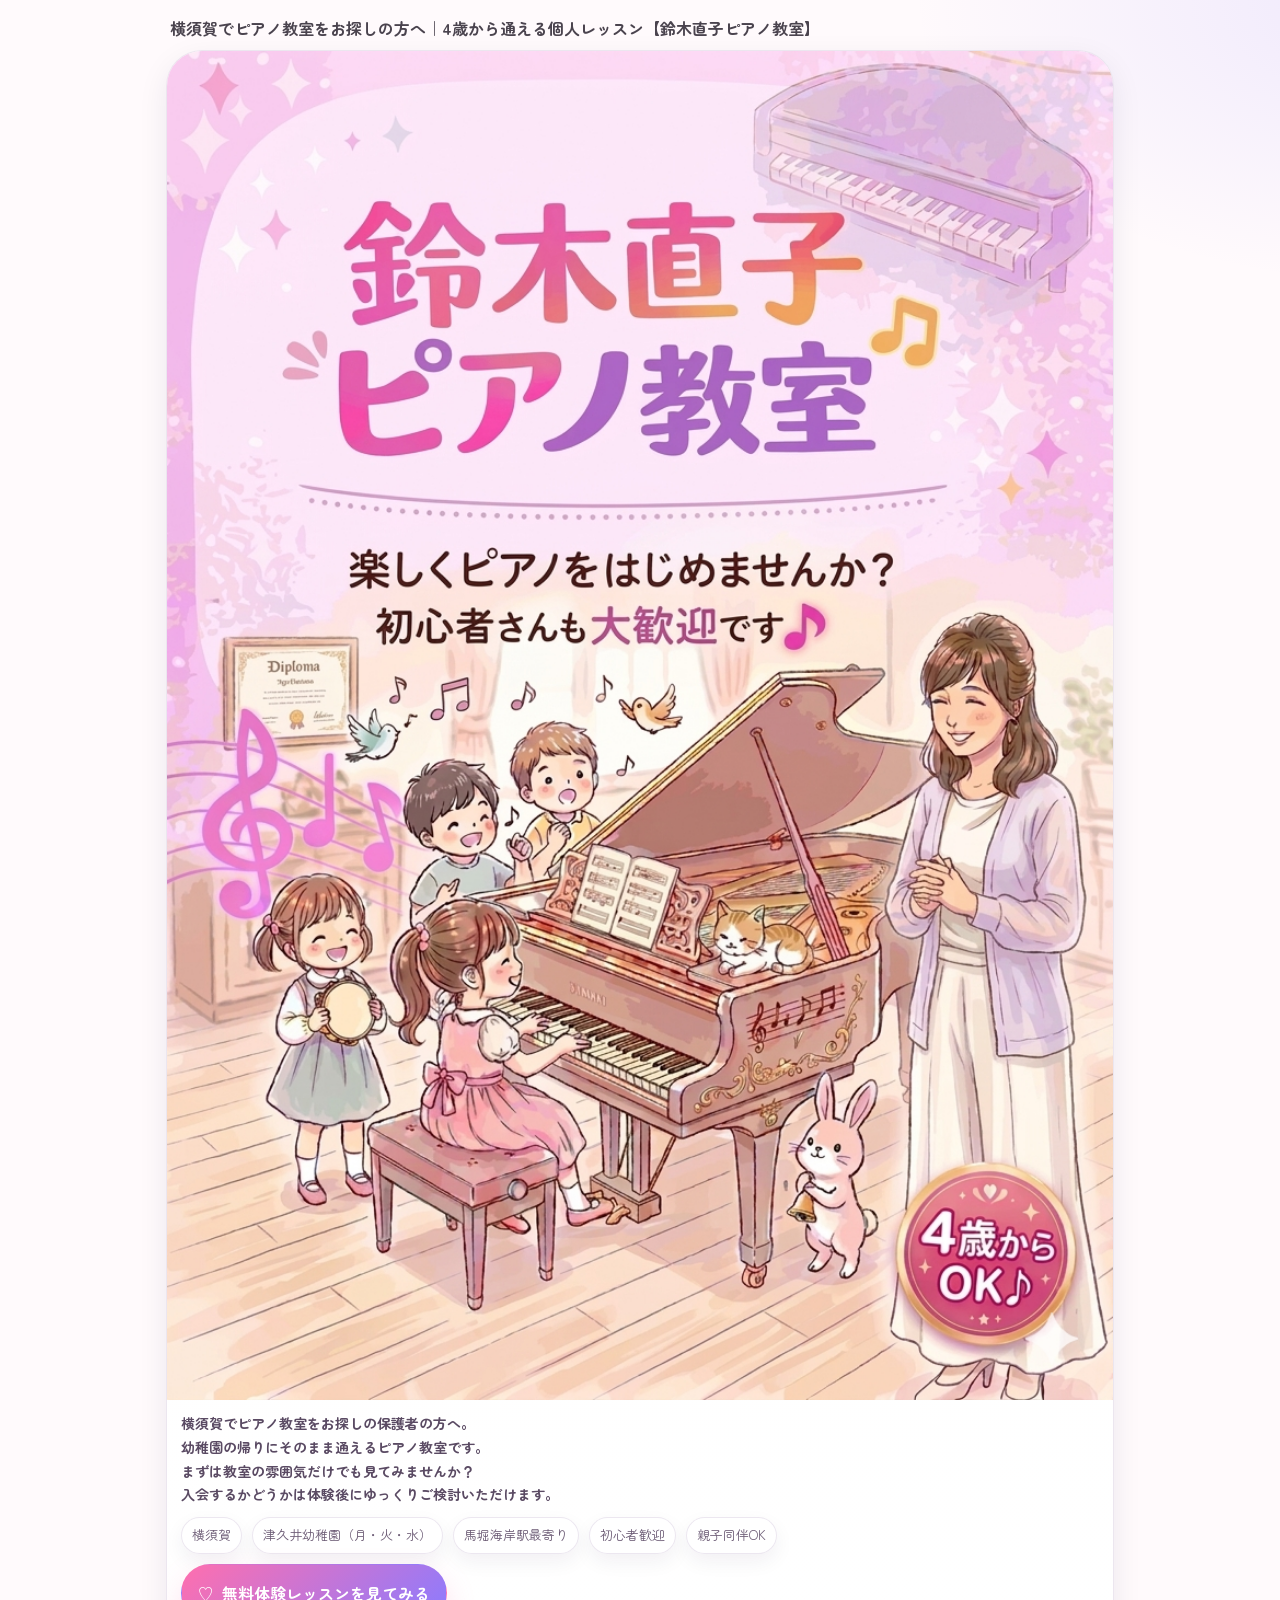
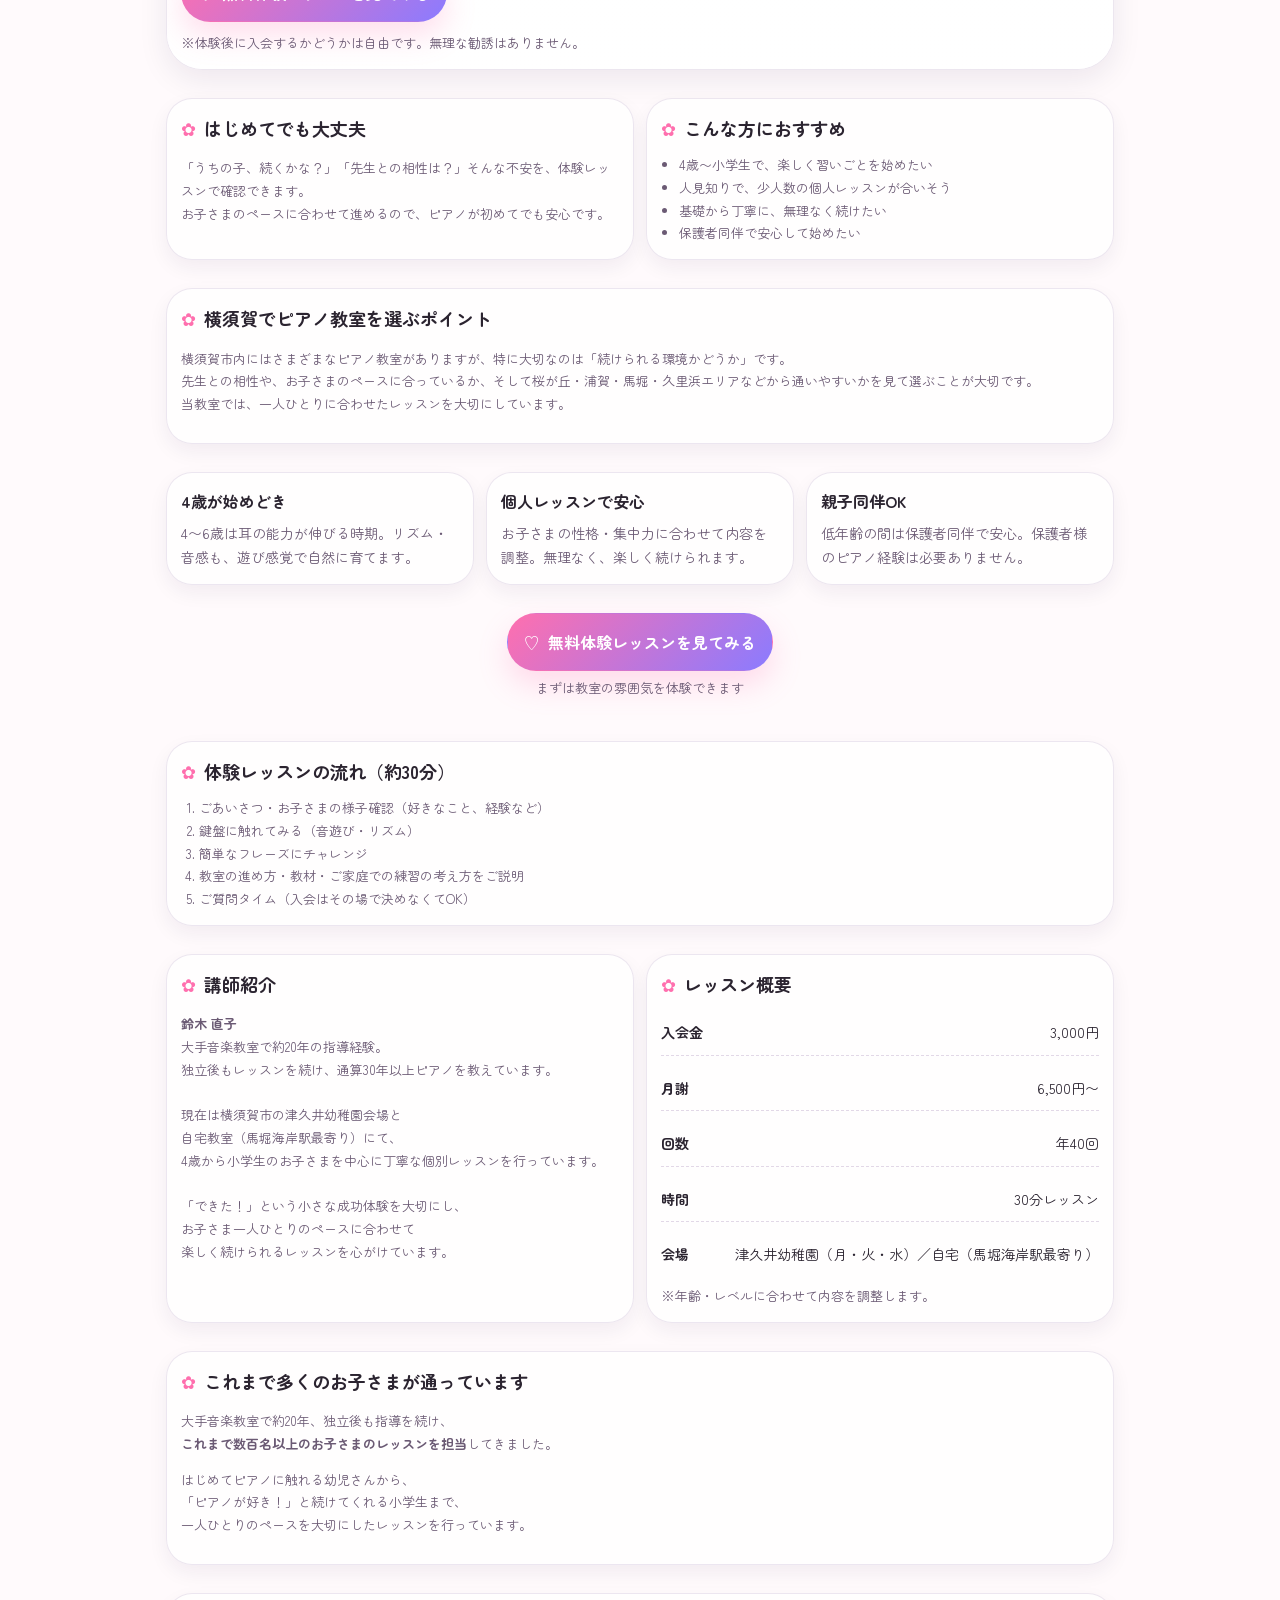
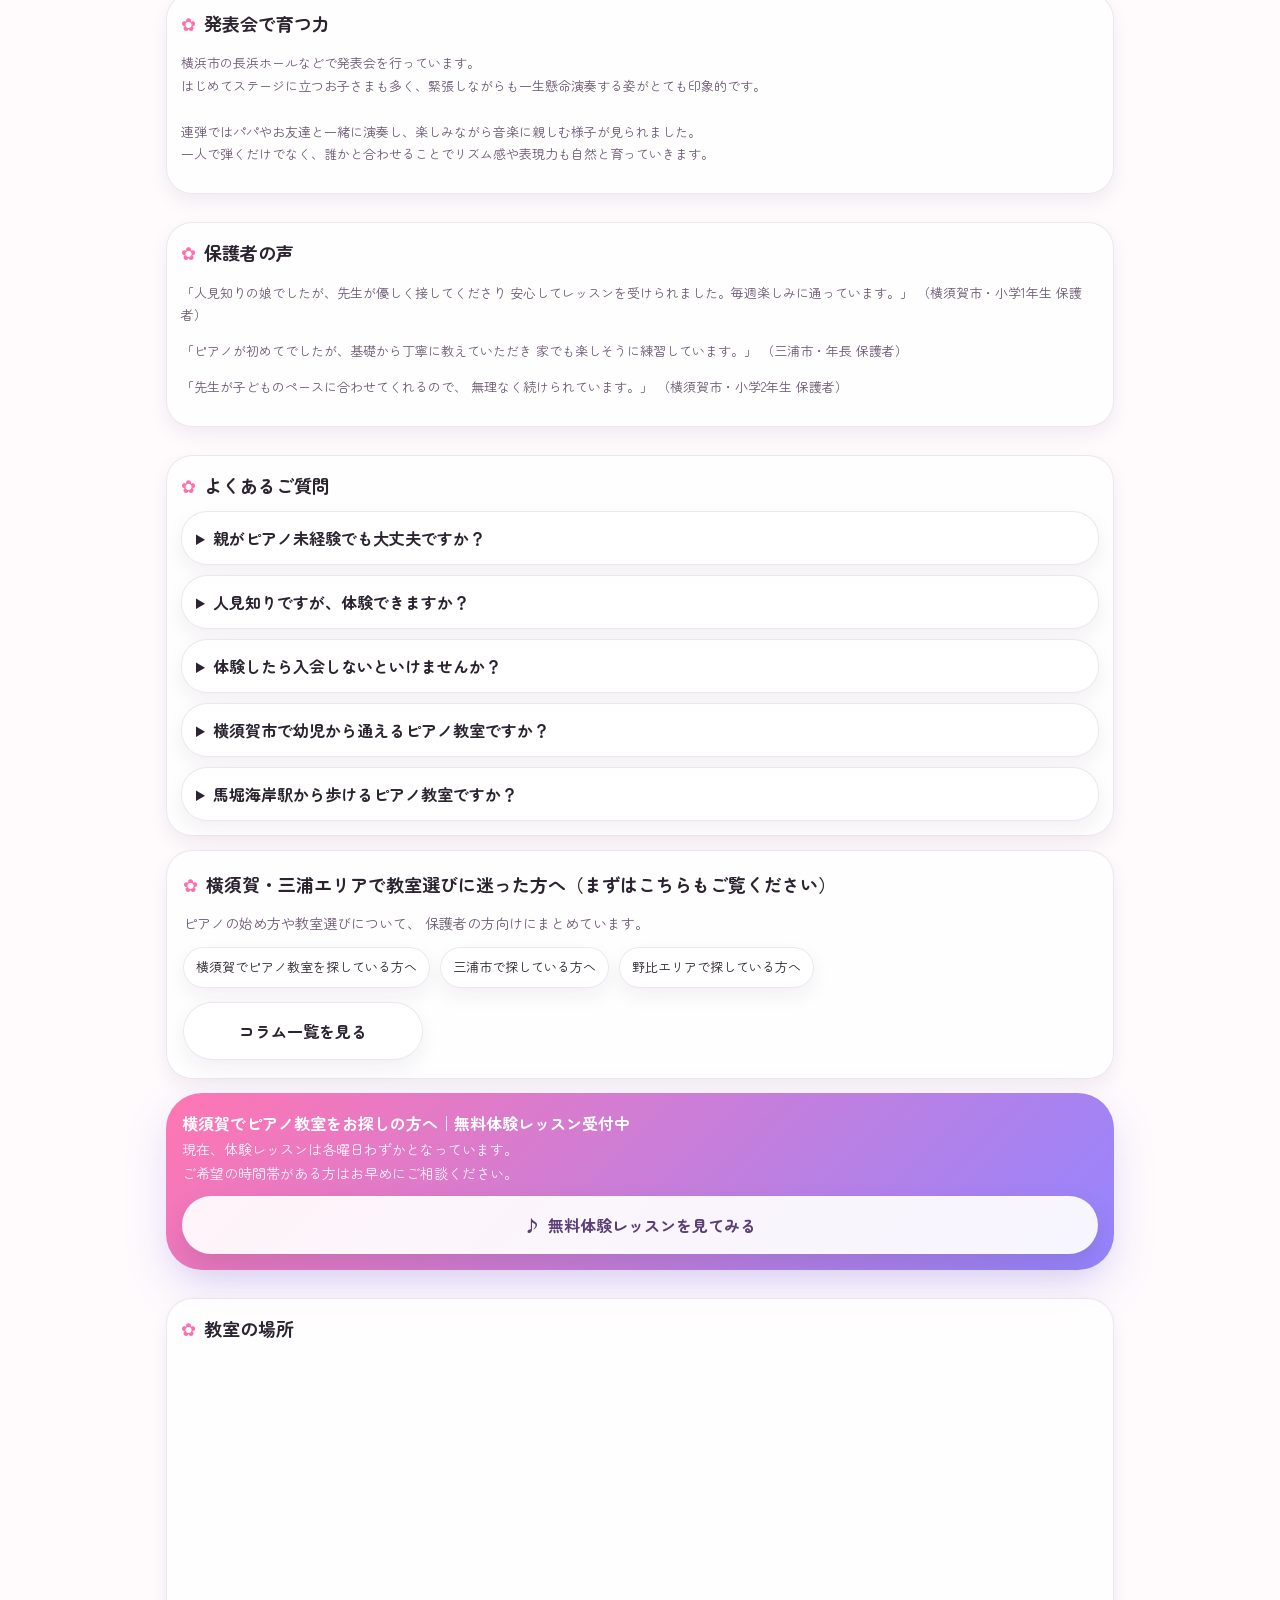
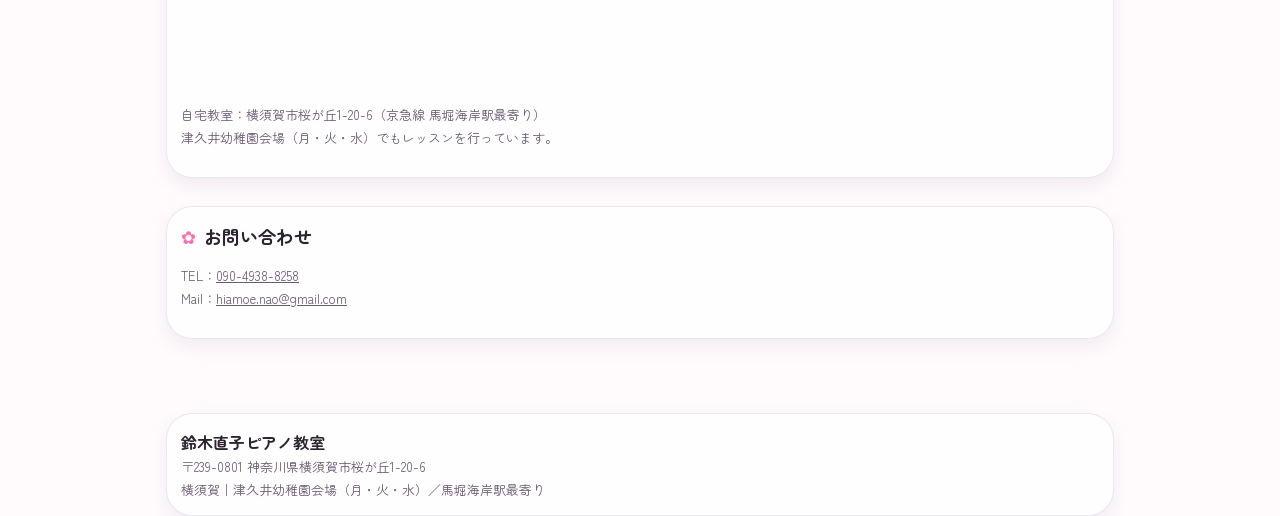
==== commit 010f45cc: "Add files via upload" ====
--- a/index.html
+++ b/index.html
@@ -13,22 +13,22 @@
 <meta charset="utf-8">
 <meta name="viewport" content="width=device-width, initial-scale=1">
 
-<title>横須賀 ピアノ教室｜4歳から通える鈴木直子ピアノ教室【無料体験受付中】</title>
-<meta name="description" content="横須賀でピアノ教室をお探しの方へ。4歳から通える個人ピアノレッスン。初心者歓迎・親子同伴OK。無料体験受付中。津久井幼稚園（月・火・水）／馬堀海岸駅最寄り。">
+<title>横須賀でピアノ教室をお探しの方へ｜4歳から通える鈴木直子ピアノ教室</title>
+<meta name="description" content="横須賀でピアノ教室をお探しの方へ。4歳から通える個人ピアノレッスン。初心者歓迎・親子同伴OK。横須賀市桜が丘の鈴木直子ピアノ教室で無料体験レッスン受付中。">
 <link rel="canonical" href="https://crazy-nuts.github.io/suzuki-piano/">
 
-<meta property="og:title" content="横須賀 ピアノ教室｜4歳から通える鈴木直子ピアノ教室【無料体験受付中】">
+<meta property="og:title" content="横須賀でピアノ教室をお探しの方へ｜4歳から通える鈴木直子ピアノ教室">
 <meta property="og:description" content="4歳から通える個人レッスン。初心者歓迎・親子同伴OK。無料体験受付中。">
 <meta property="og:type" content="website">
 <meta property="og:url" content="https://crazy-nuts.github.io/suzuki-piano/">
-<meta property="og:image" content="https://crazy-nuts.github.io/suzuki-piano/assets/piano-pc.webp">
+<meta property="og:image" content="https://crazy-nuts.github.io/suzuki-piano/assets/image_main.png">
 <meta property="og:image:width" content="1200">
 <meta property="og:image:height" content="630">
 
 <meta name="twitter:card" content="summary_large_image">
-<meta name="twitter:title" content="横須賀 ピアノ教室｜4歳から通える鈴木直子ピアノ教室【無料体験受付中】">
+<meta name="twitter:title" content="横須賀でピアノ教室をお探しの方へ｜4歳から通える鈴木直子ピアノ教室">
 <meta name="twitter:description" content="4歳から通える個人レッスン。初心者歓迎・親子同伴OK。無料体験受付中。">
-<meta name="twitter:image" content="https://crazy-nuts.github.io/suzuki-piano/assets/piano-pc.webp">
+<meta name="twitter:image" content="https://crazy-nuts.github.io/suzuki-piano/assets/image_main.png">
 
 <link rel="preconnect" href="https://fonts.googleapis.com">
 <link rel="preconnect" href="https://fonts.gstatic.com" crossorigin>
@@ -418,7 +418,7 @@
  "name":"鈴木直子ピアノ教室",
  "url":"https://crazy-nuts.github.io/suzuki-piano/",
  "telephone":"090-4938-8258",
- "image":"https://crazy-nuts.github.io/suzuki-piano/assets/piano-pc.webp",
+ "image":"https://crazy-nuts.github.io/suzuki-piano/assets/image_main.png",
  "areaServed":"横須賀市",
  "priceRange":"¥¥",
  "address":{
@@ -447,15 +447,7 @@
 横須賀でピアノ教室をお探しの方へ｜4歳から通える個人レッスン【鈴木直子ピアノ教室】</h1>
     <div class="heroCard">
       <div class="heroImageWrap">
-        <img 
-  src="assets/piano-pc.webp"
-  srcset="assets/piano-sp.webp 800w, assets/piano-pc.webp 1200w"
-  sizes="(max-width: 768px) 100vw, 1200px"
-  class="heroImg"
-  alt="横須賀市のピアノ教室 鈴木直子ピアノ教室 ピアノレッスン"
-  width="1200"
-  loading="eager"
-  fetchpriority="high">
+        <img src="assets/image_main.png" class="heroImg" alt="横須賀市のピアノ教室 鈴木直子ピアノ教室 ピアノレッスン" loading="eager">
       </div>
 
       <div class="heroCtaArea">
@@ -516,10 +508,11 @@
     <!-- ②教室説明（信頼） -->
     <section>
       <div class="box">
-        <h2>教室について</h2>
+        <h2>横須賀でピアノ教室を選ぶポイント</h2>
         <p class="small">
-          お子さま一人ひとりに合わせた内容で、楽しく笑顔になれる教室を目指しています。<br>
-          「できた！」の積み重ねで自信につなげ、音楽を好きになる時間を大切にします。
+          横須賀市内にはさまざまなピアノ教室がありますが、特に大切なのは「続けられる環境かどうか」です。<br>
+          先生との相性や、お子さまのペースに合っているか、そして桜が丘・浦賀・馬堀・久里浜エリアなどから通いやすいかを見て選ぶことが大切です。<br>
+          当教室では、一人ひとりに合わせたレッスンを大切にしています。
         </p>
       </div>
     </section>
@@ -614,6 +607,18 @@
           はじめてピアノに触れる幼児さんから、<br>
           「ピアノが好き！」と続けてくれる小学生まで、<br>
           一人ひとりのペースを大切にしたレッスンを行っています。
+        </p>
+      </div>
+    </section>
+
+<section>
+      <div class="box">
+        <h2>発表会で育つ力</h2>
+        <p class="small">
+          横浜市の長浜ホールなどで発表会を行っています。<br>
+          はじめてステージに立つお子さまも多く、緊張しながらも一生懸命演奏する姿がとても印象的です。<br><br>
+          連弾ではパパやお友達と一緒に演奏し、楽しみながら音楽に親しむ様子が見られました。<br>
+          一人で弾くだけでなく、誰かと合わせることでリズム感や表現力も自然と育っていきます。
         </p>
       </div>
     </section>
@@ -699,7 +704,7 @@
     <section>
       <div class="ctaBand">
         <div>
-          <b>無料体験レッスン受付中</b>
+          <b>横須賀でピアノ教室をお探しの方へ｜無料体験レッスン受付中</b>
           <p>現在、体験レッスンは各曜日わずかとなっています。<br>
           ご希望の時間帯がある方はお早めにご相談ください。</p>
         </div>
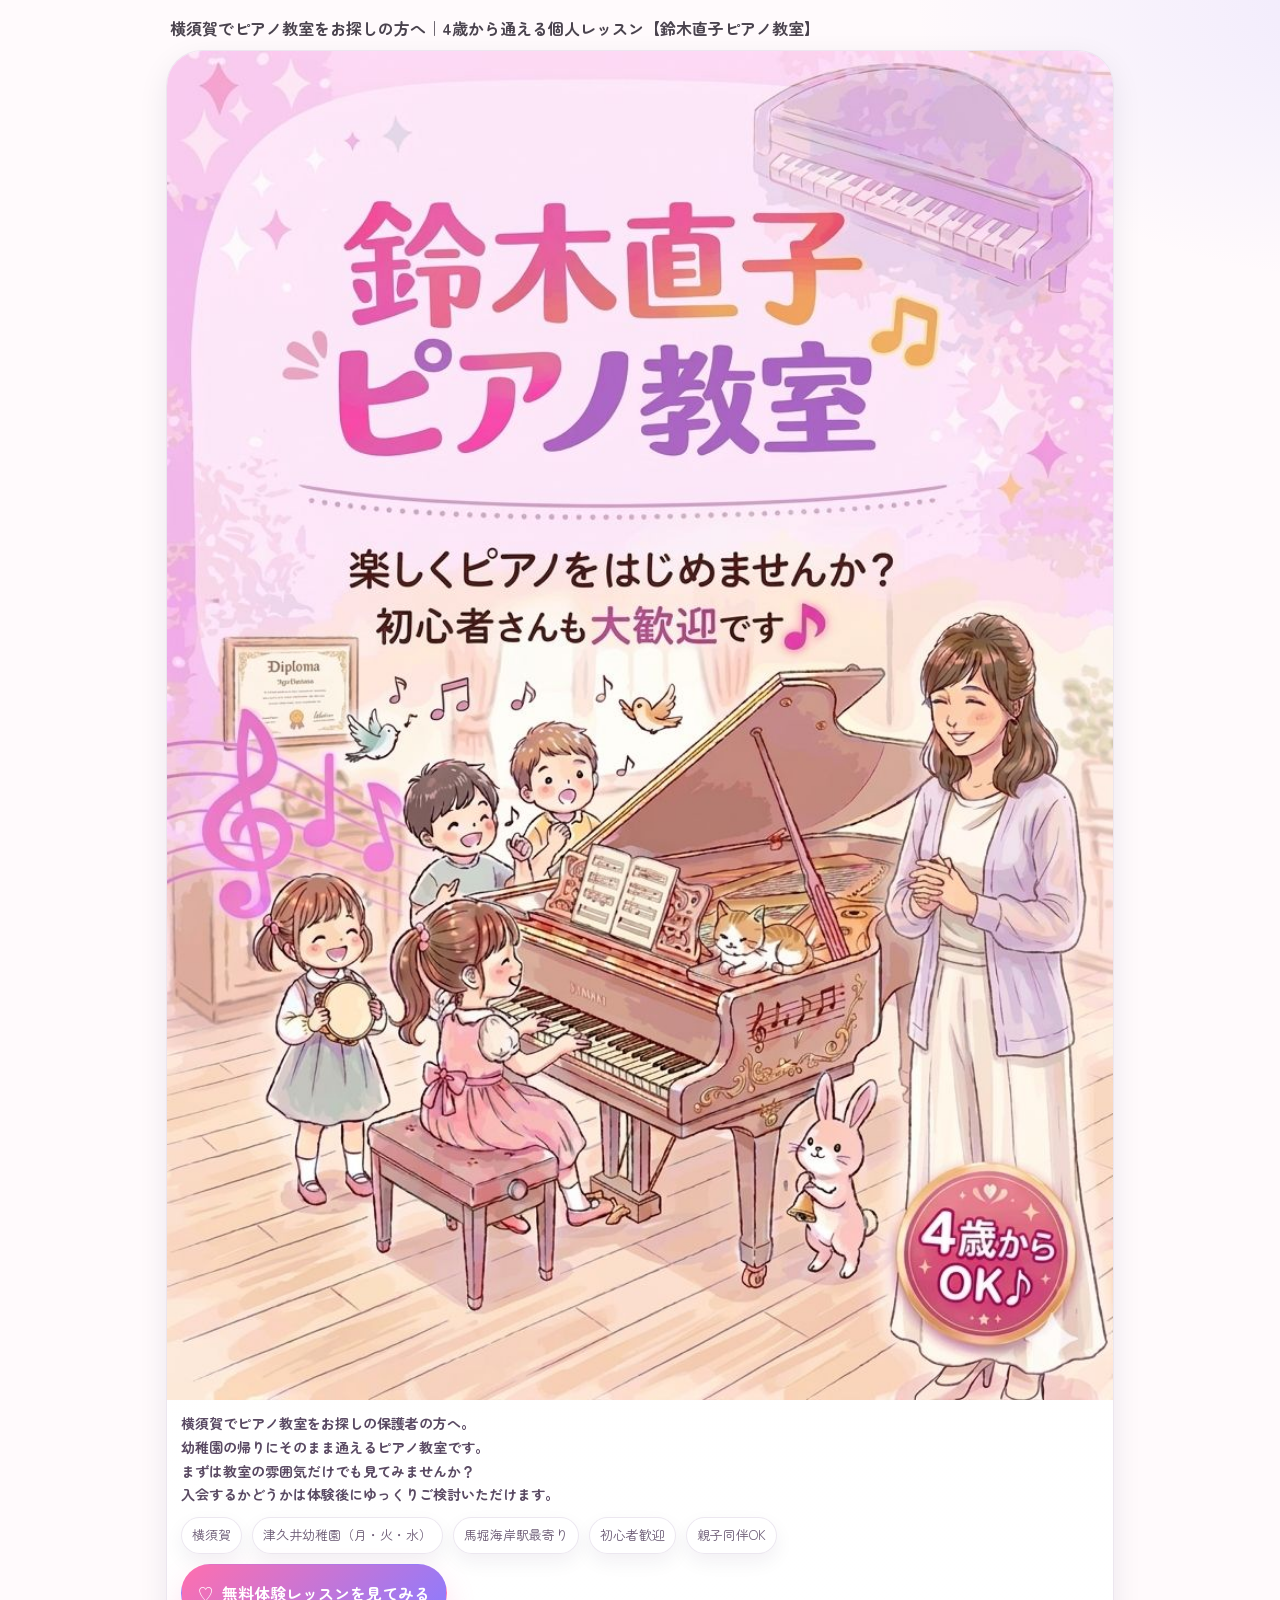
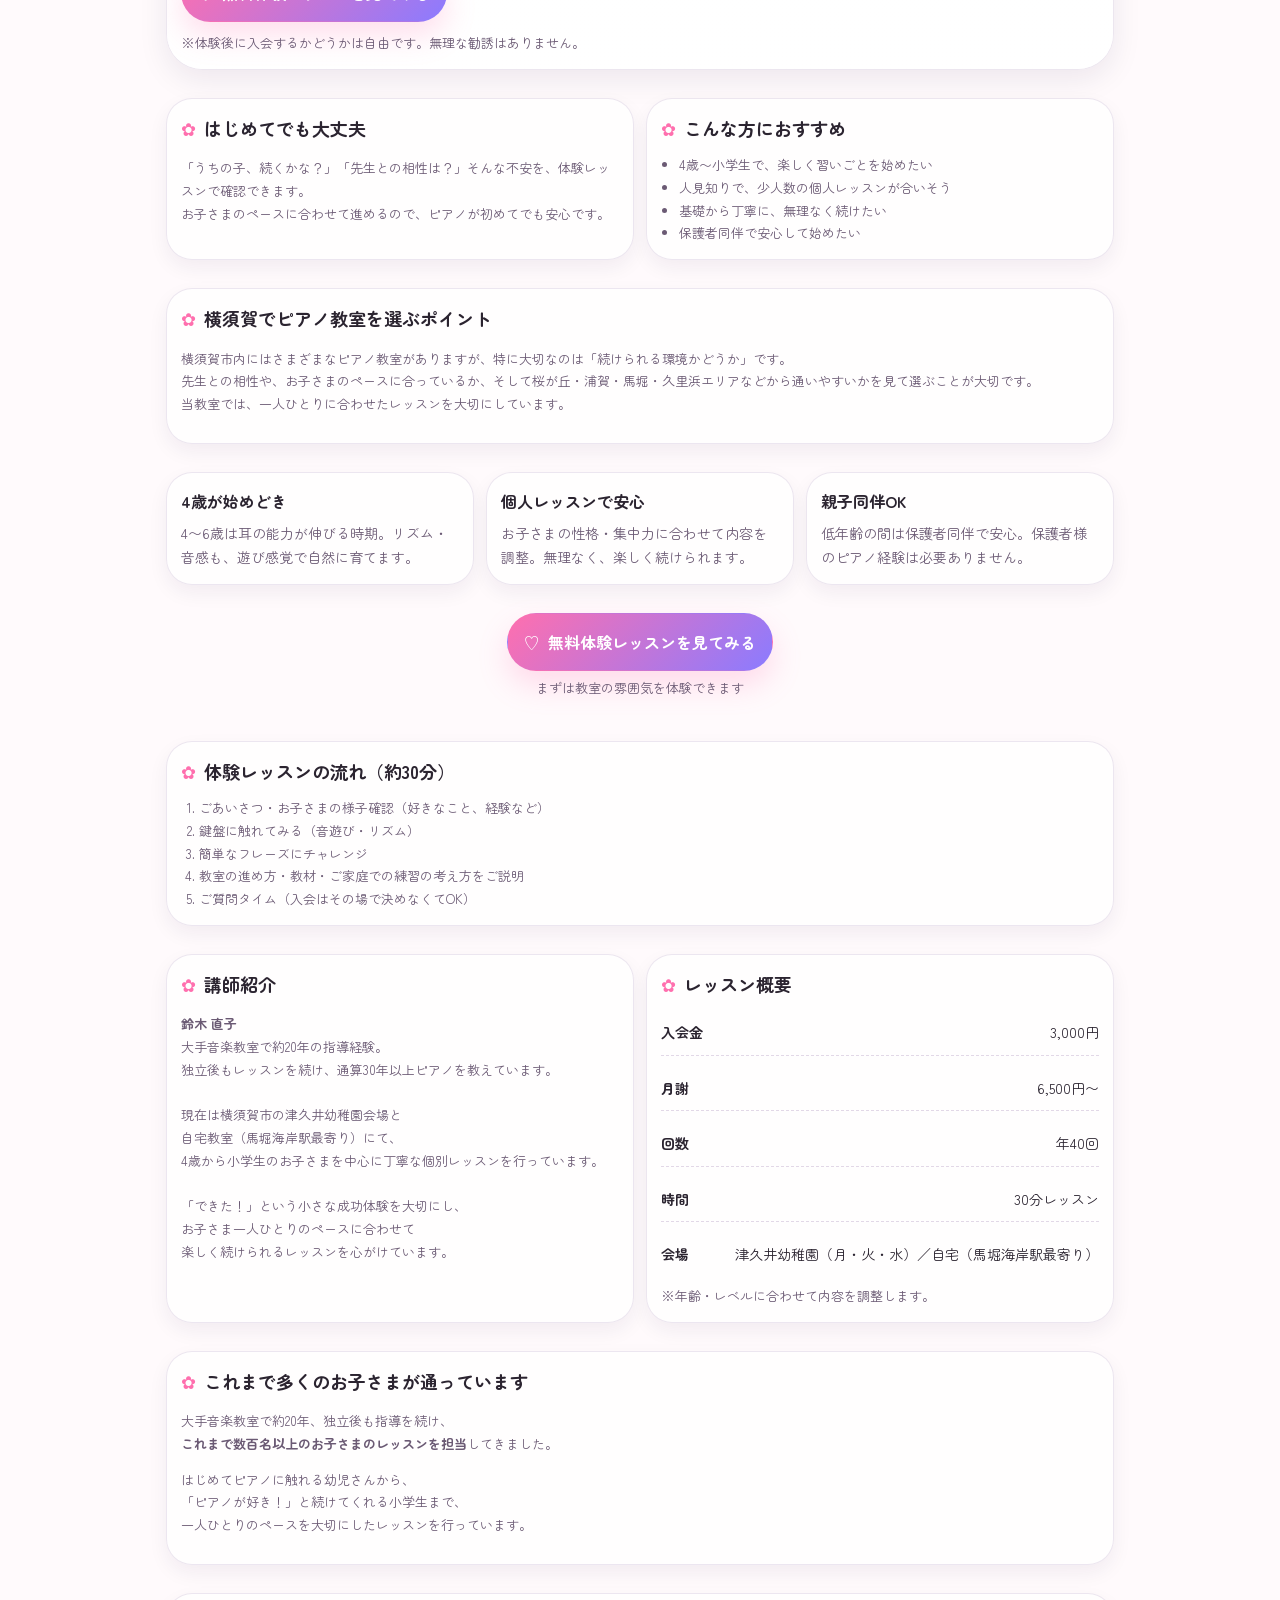
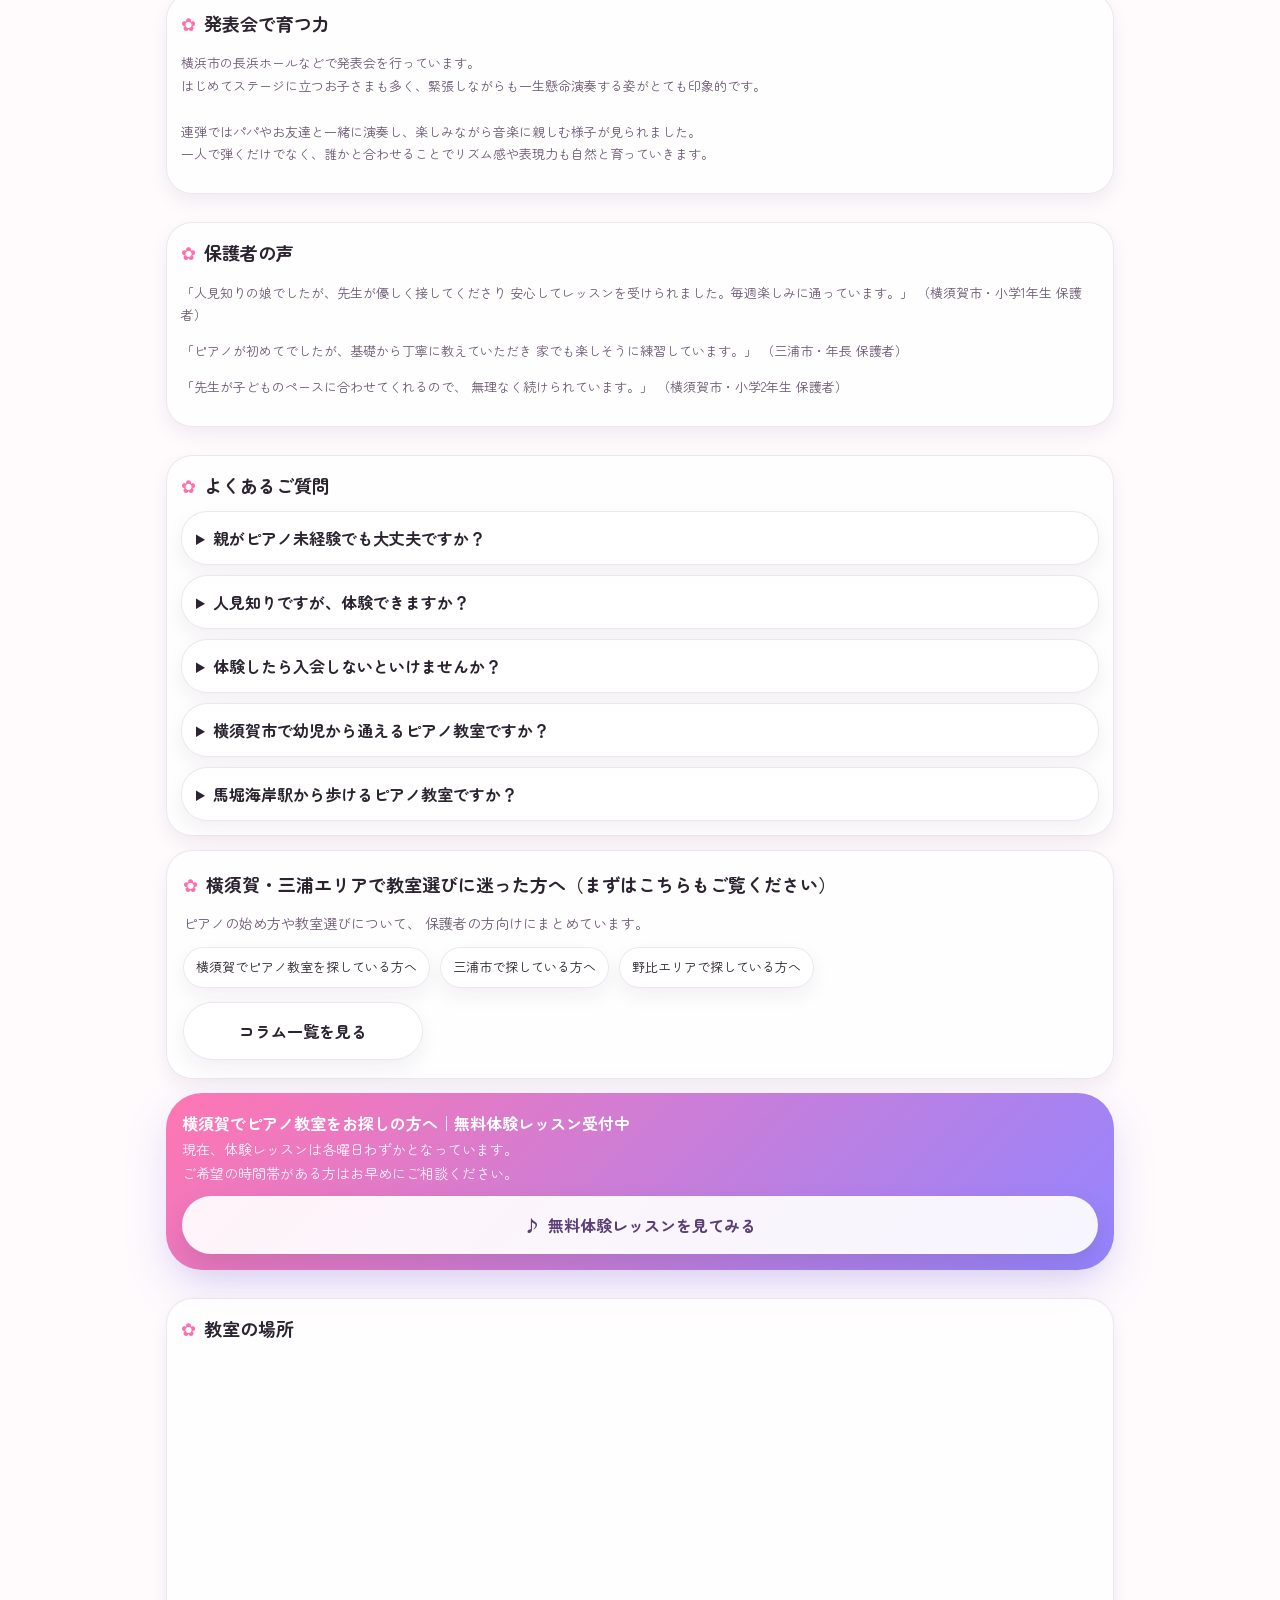
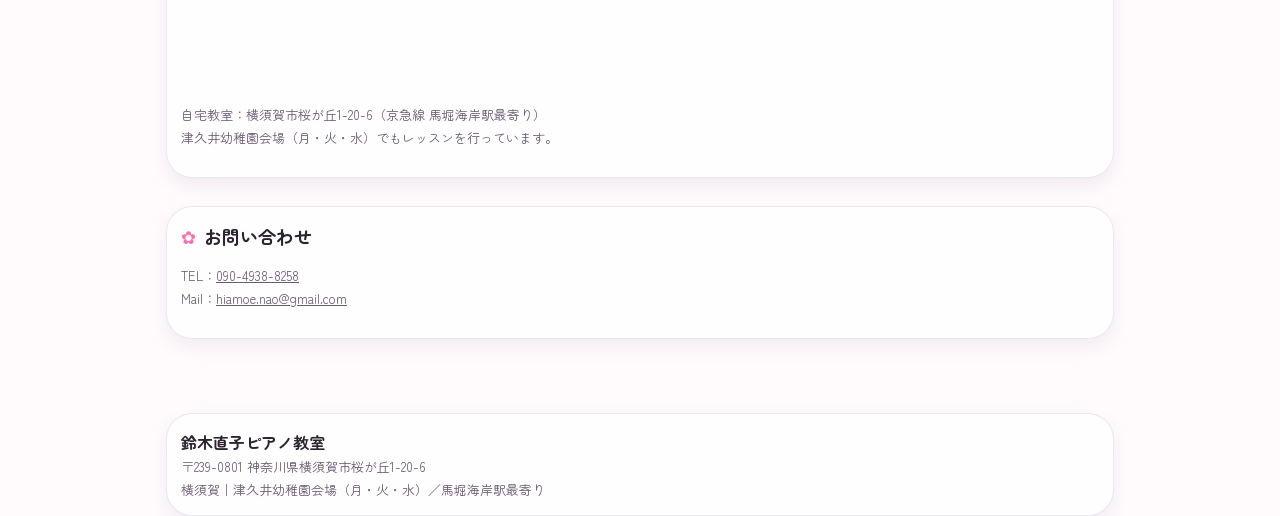
==== commit 1a8a8a72: "Update index.html" ====
--- a/index.html
+++ b/index.html
@@ -447,7 +447,7 @@
 横須賀でピアノ教室をお探しの方へ｜4歳から通える個人レッスン【鈴木直子ピアノ教室】</h1>
     <div class="heroCard">
       <div class="heroImageWrap">
-        <img src="assets/image_main.png" class="heroImg" alt="横須賀市のピアノ教室 鈴木直子ピアノ教室 ピアノレッスン" loading="eager">
+        <img src="assets/image_main.jpg" class="heroImg" alt="横須賀市のピアノ教室 鈴木直子ピアノ教室 ピアノレッスン" loading="eager">
       </div>
 
       <div class="heroCtaArea">
@@ -789,4 +789,4 @@
 </script>
 
 </body>
-</html>+</html>
